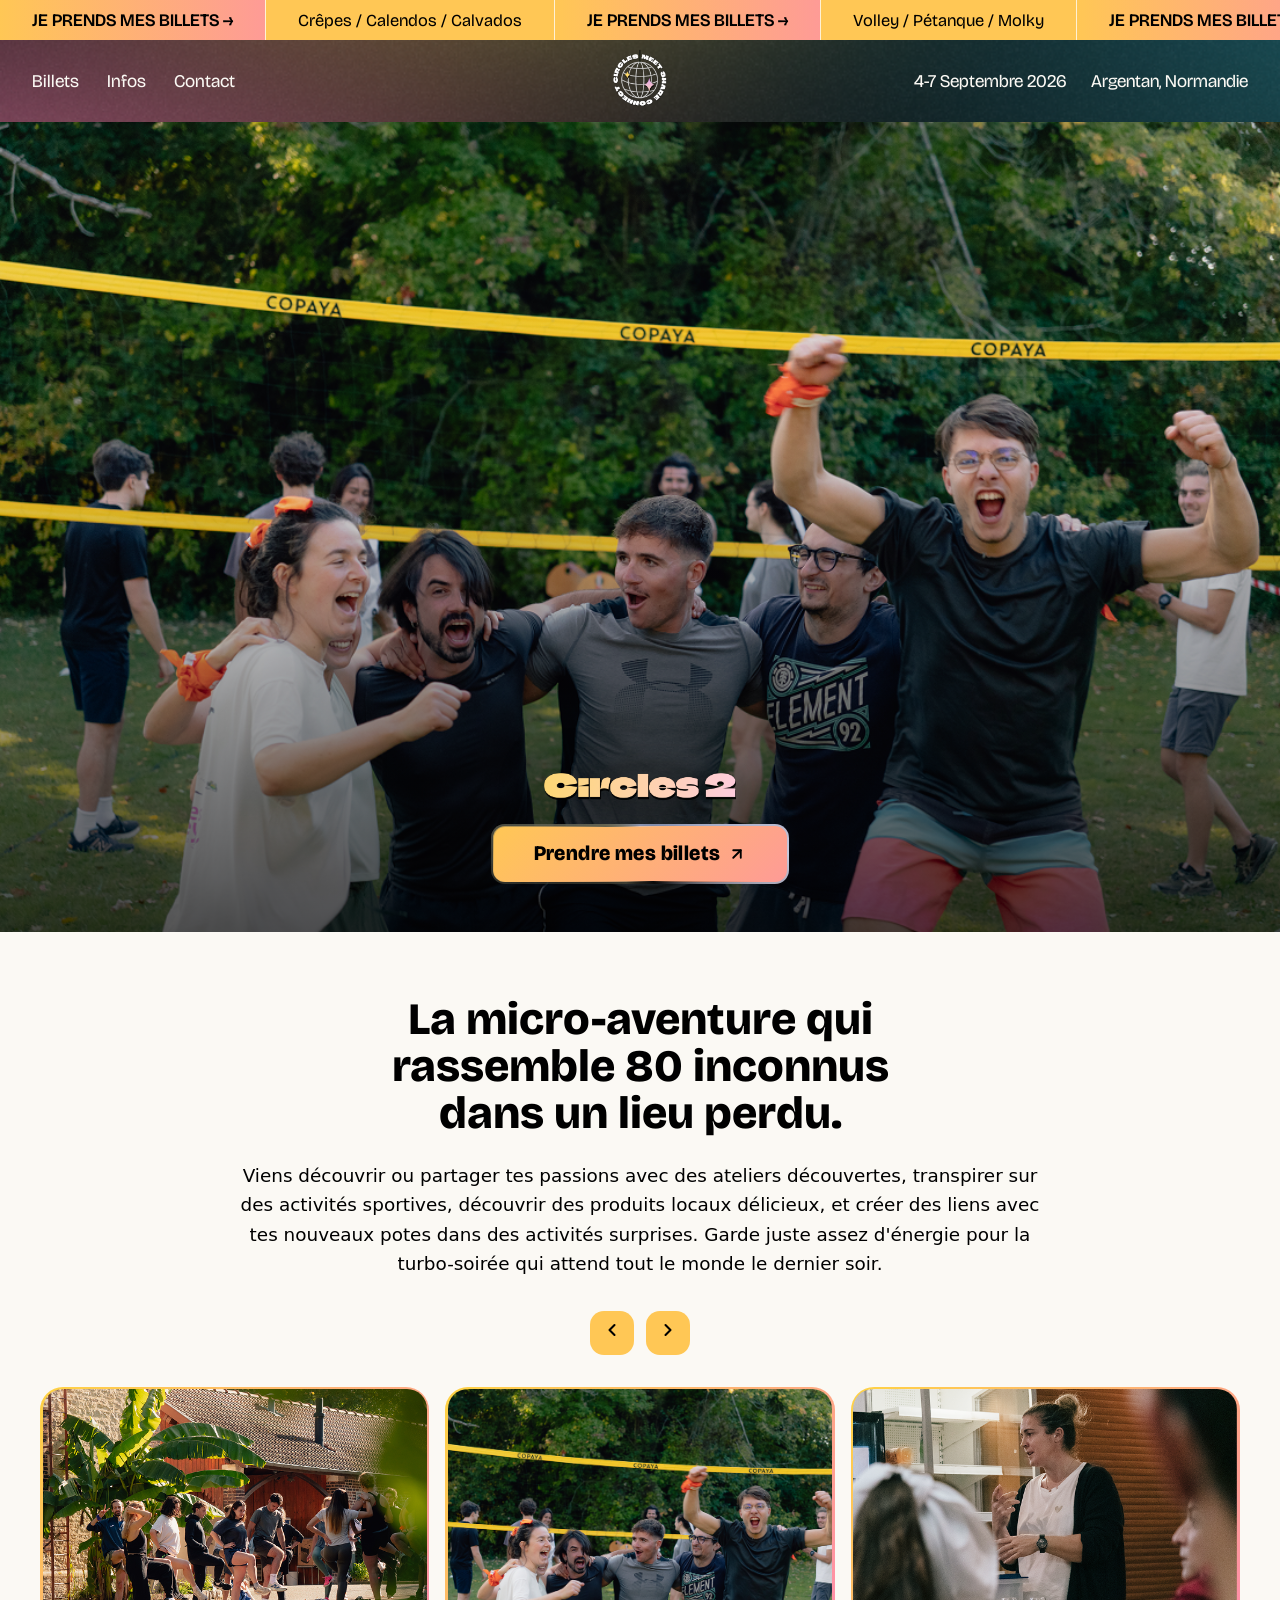
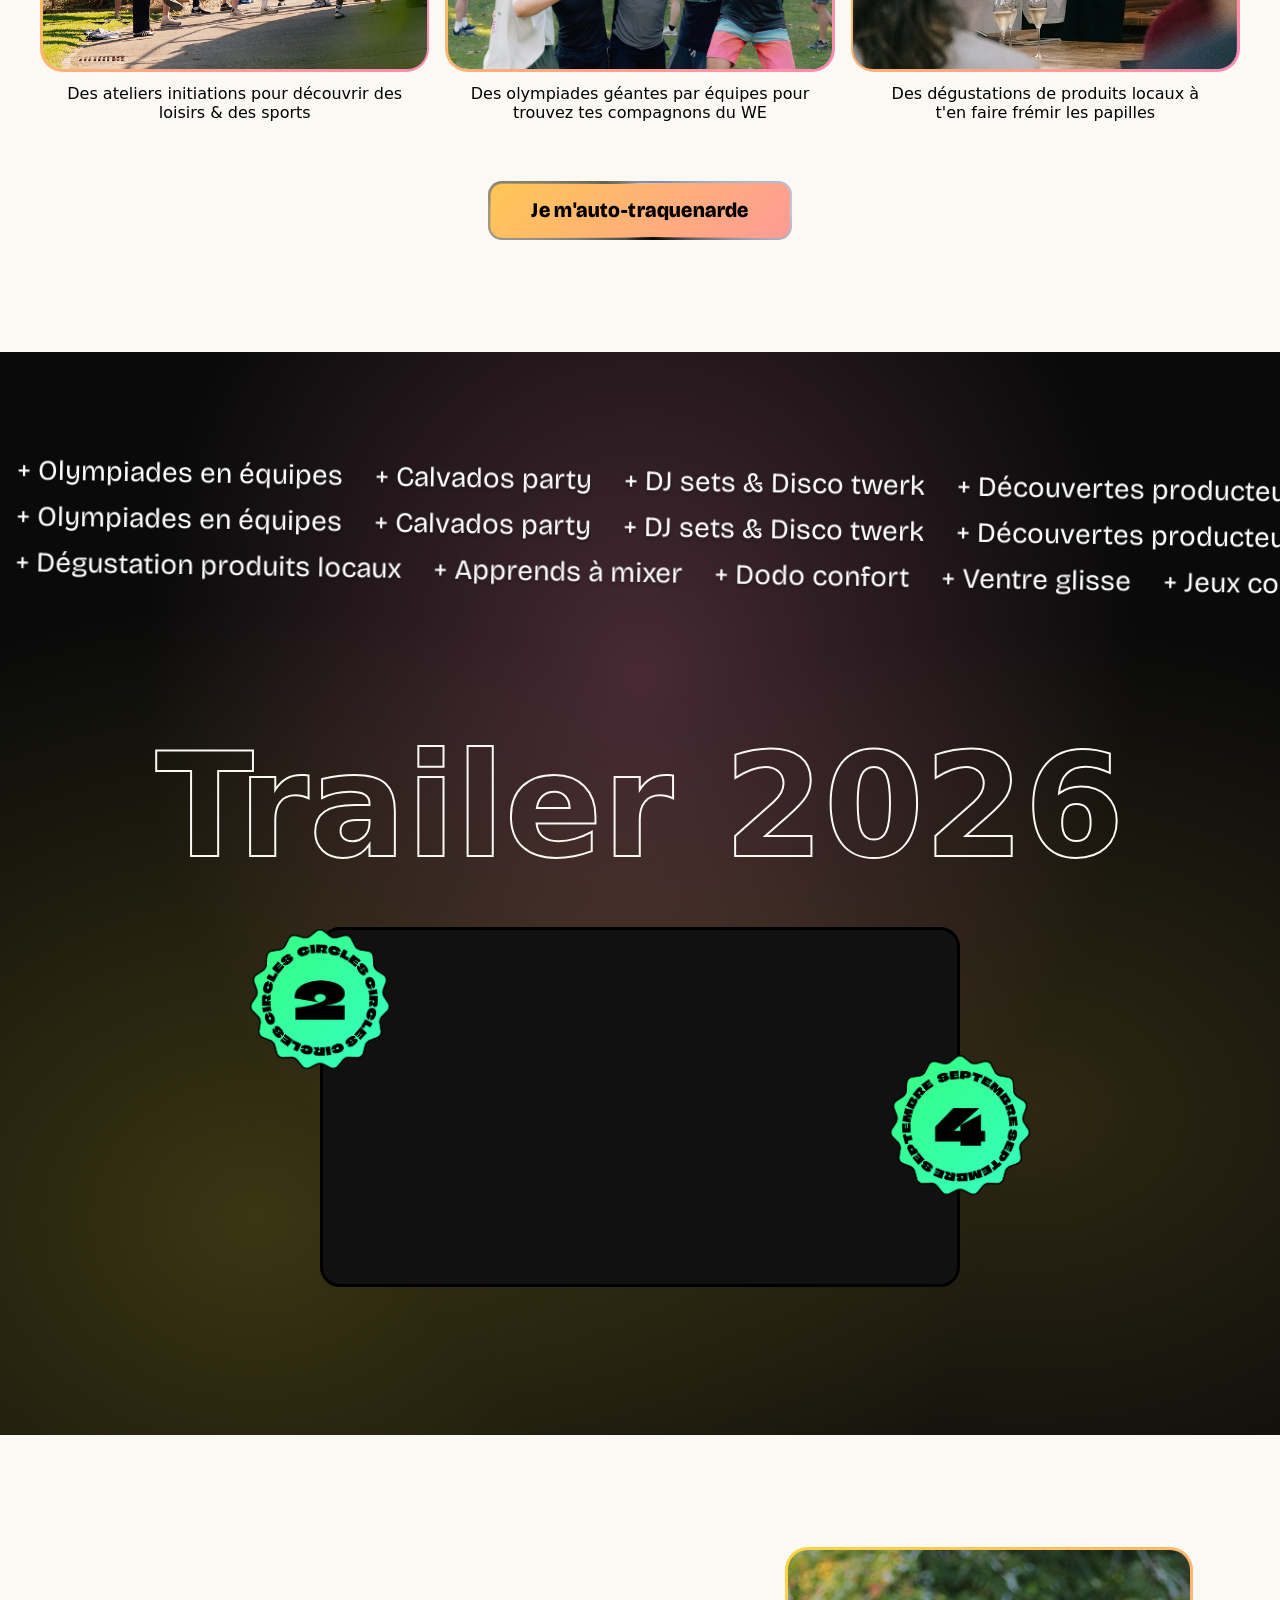
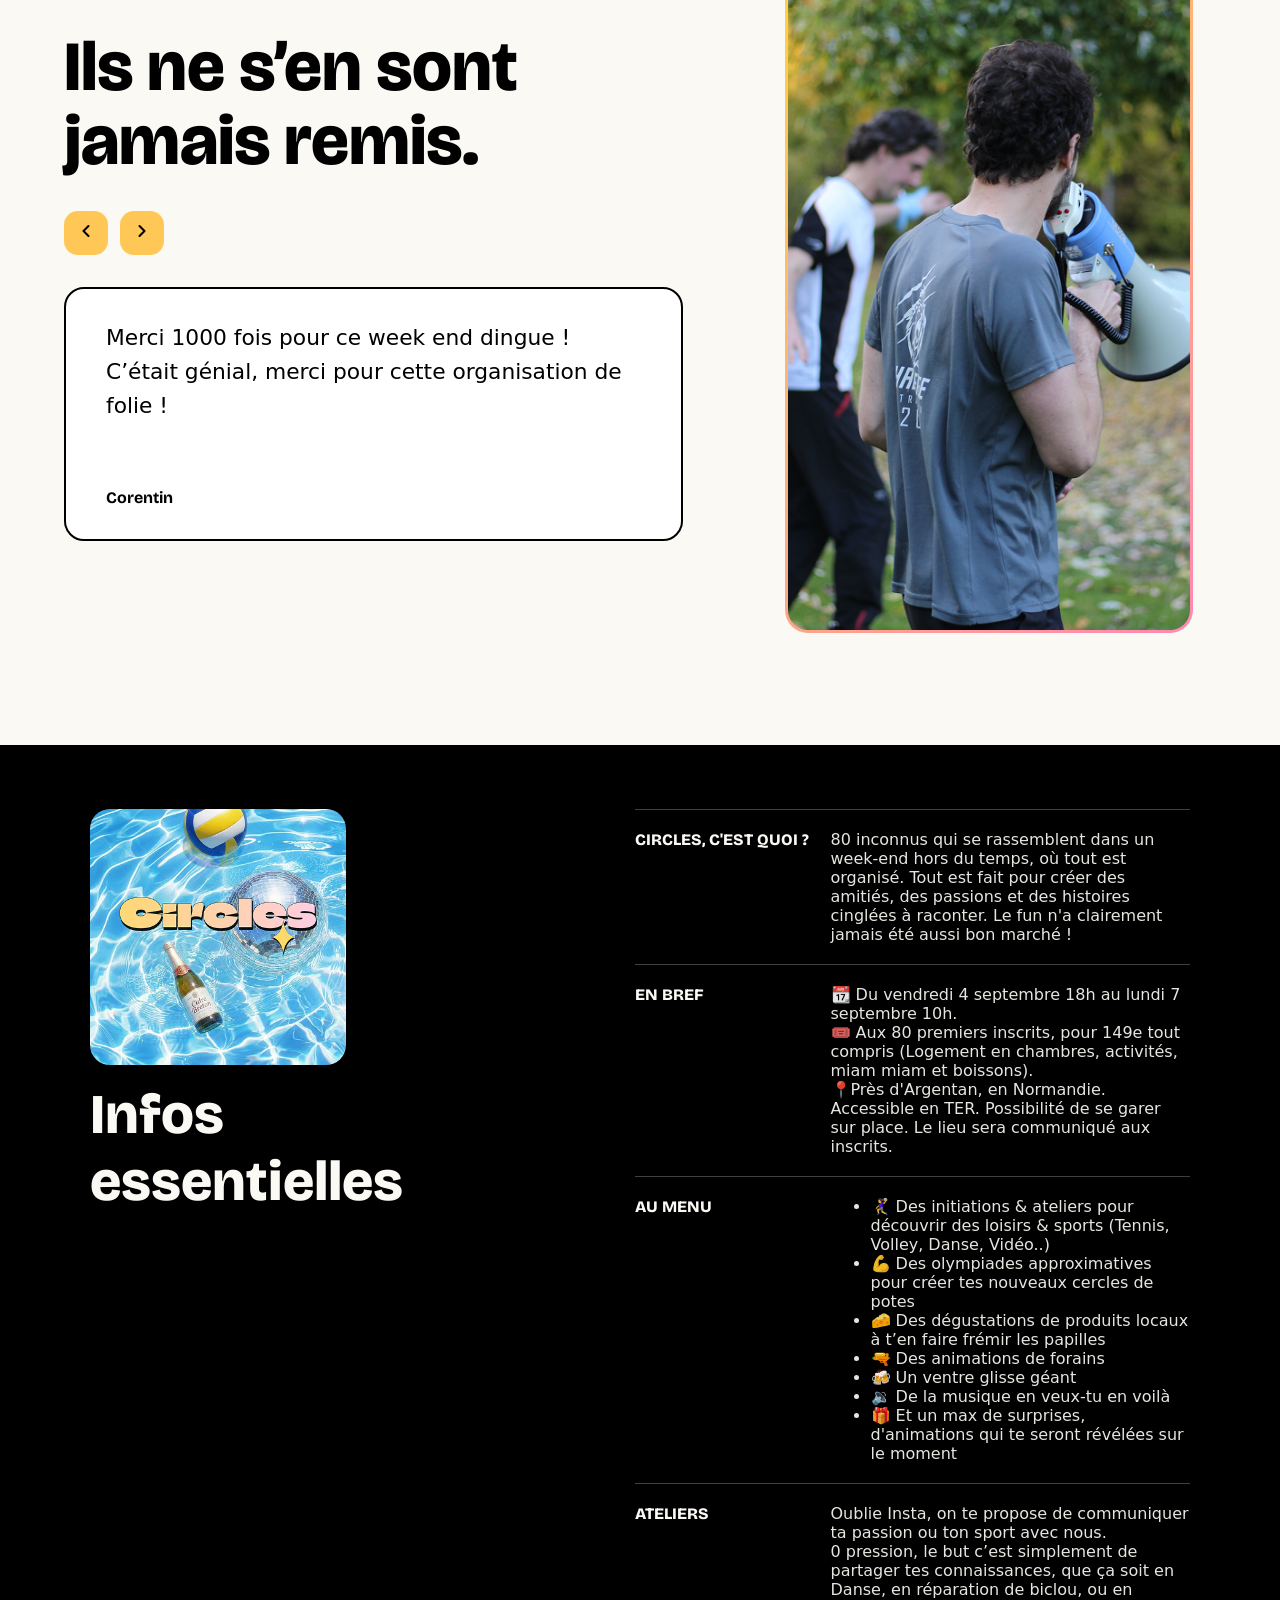
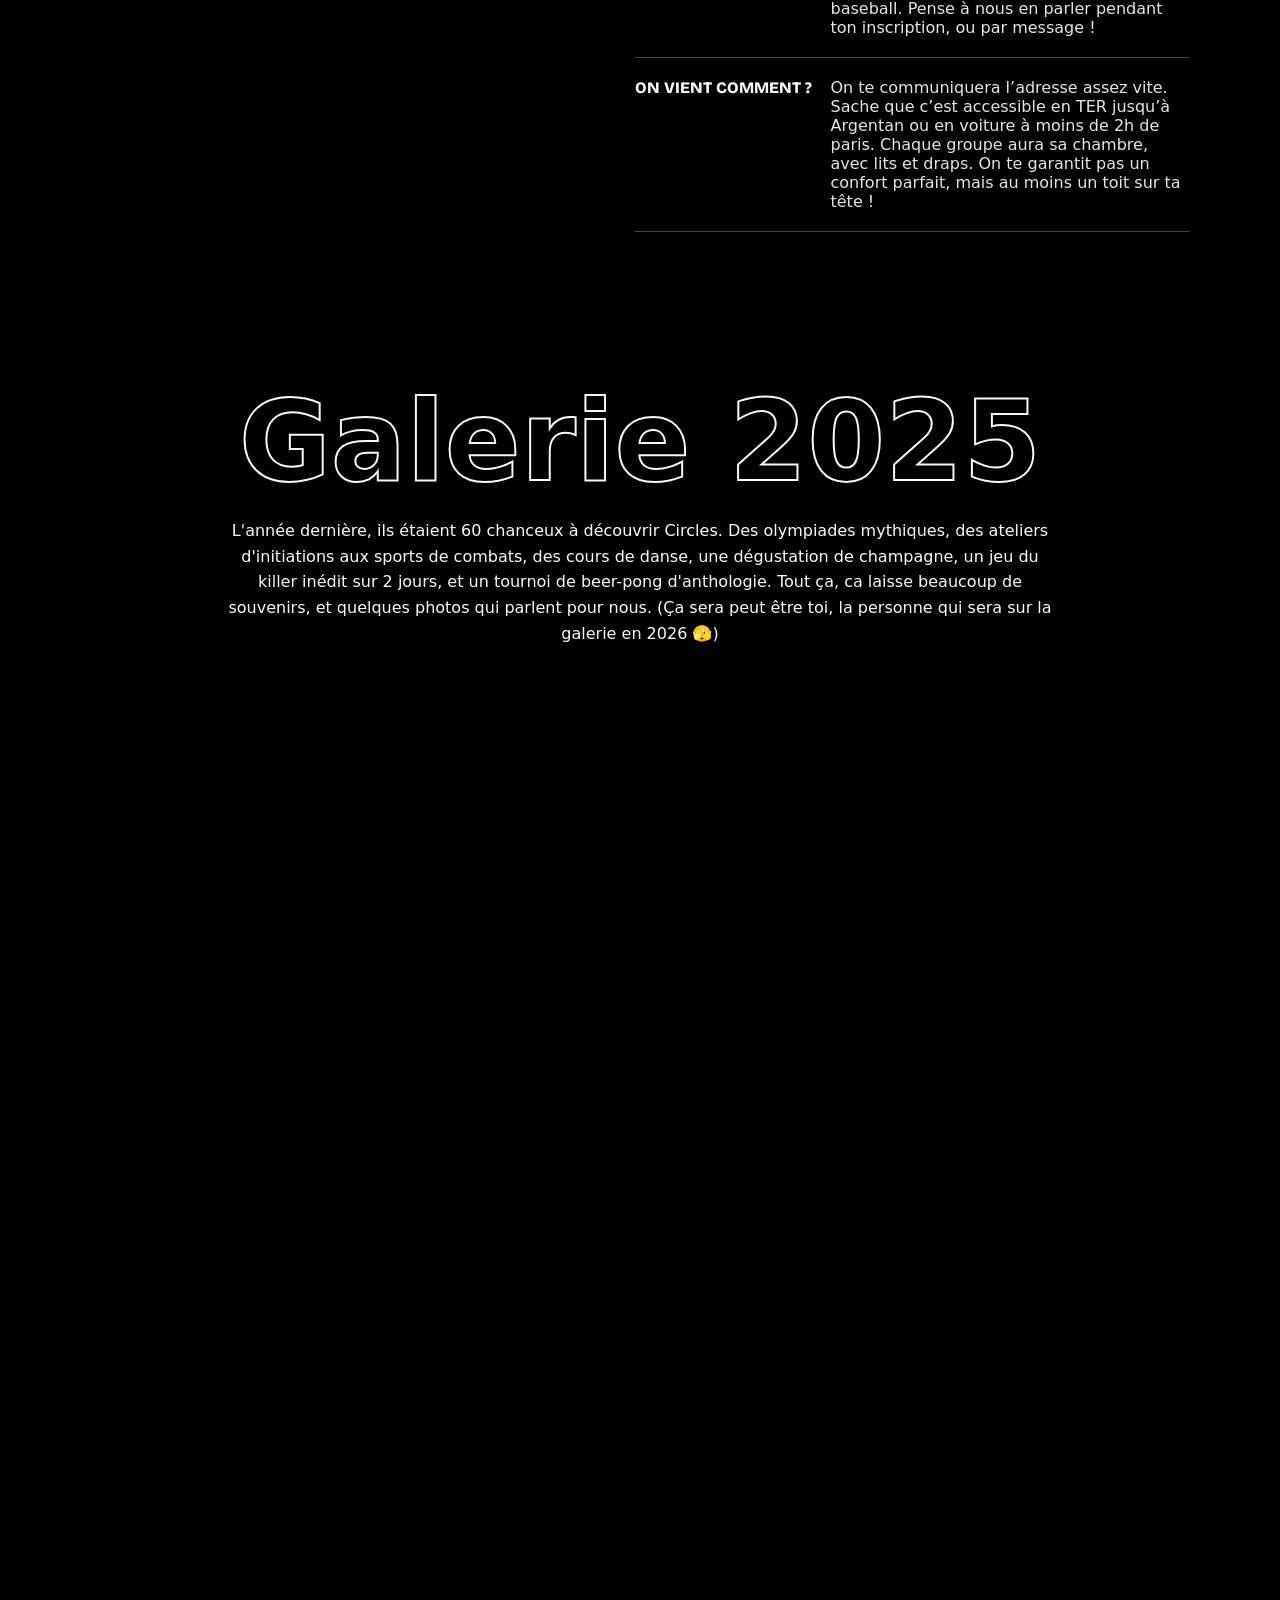
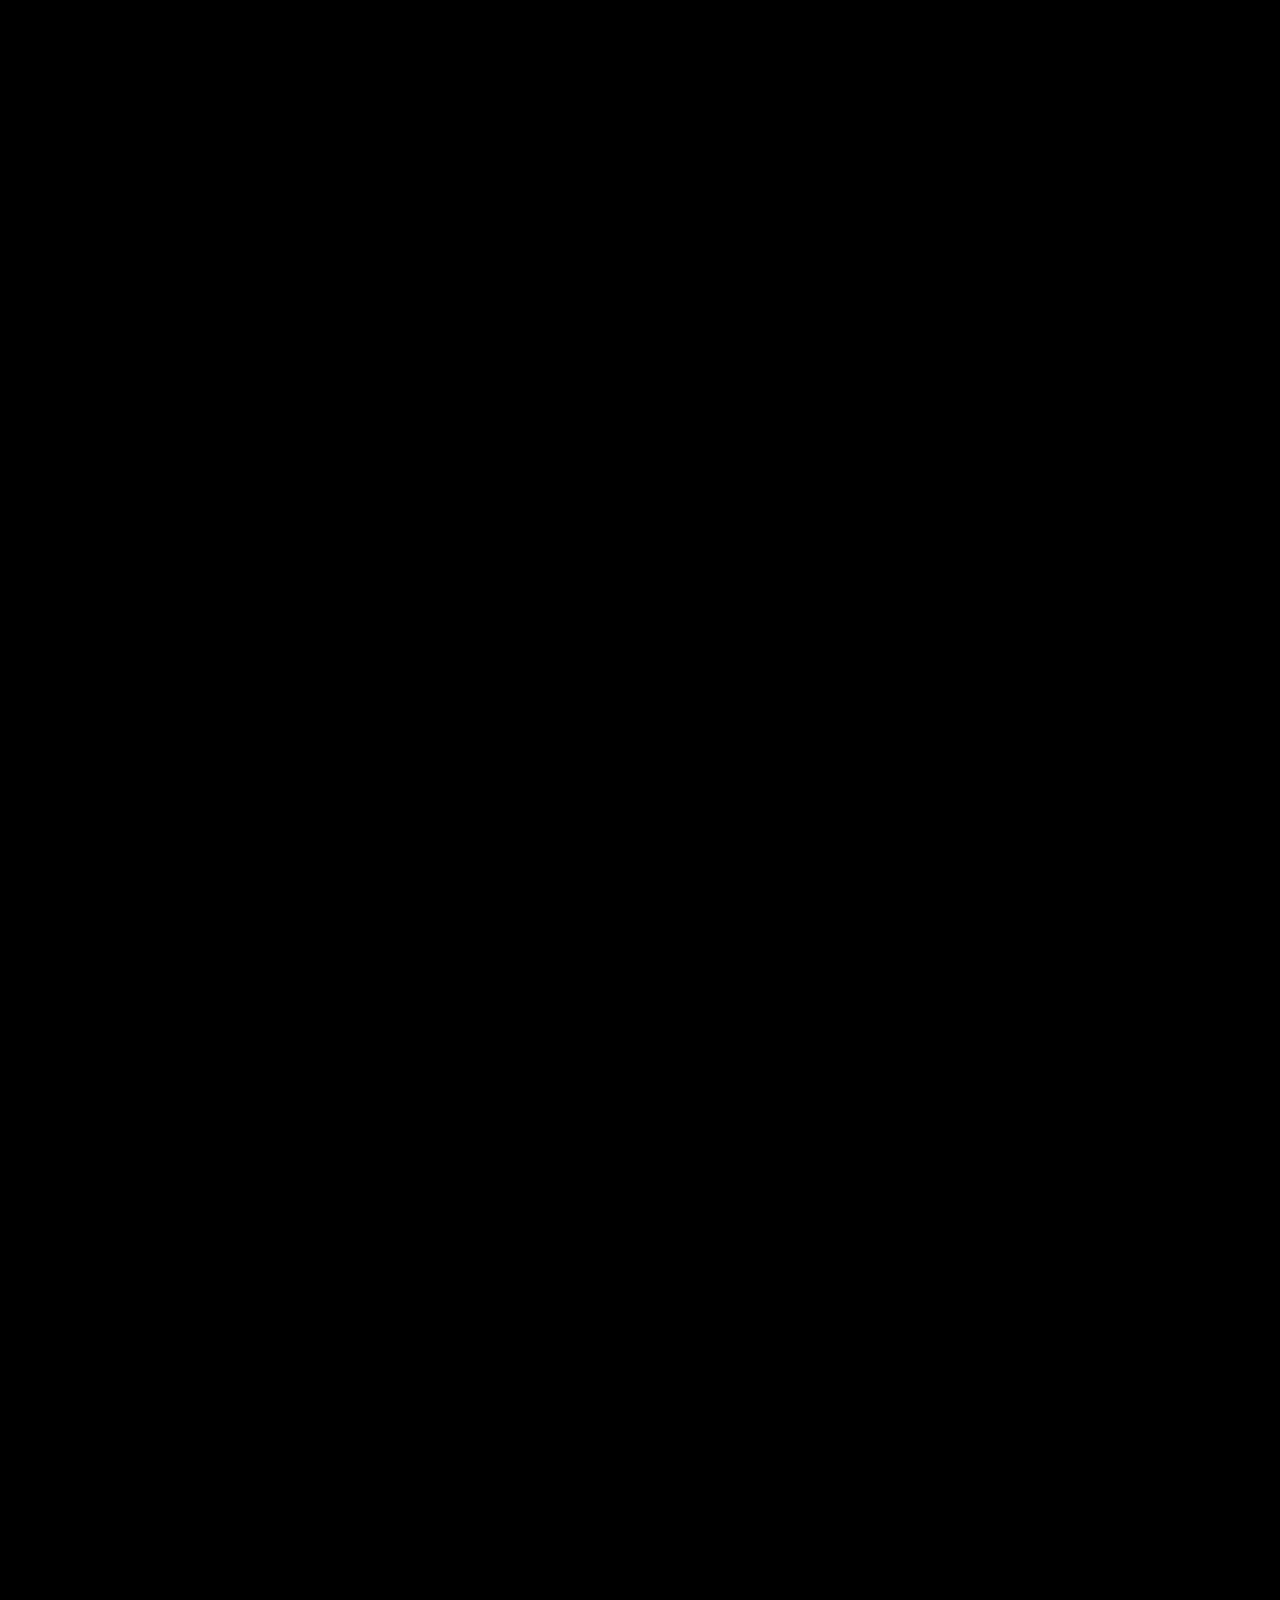
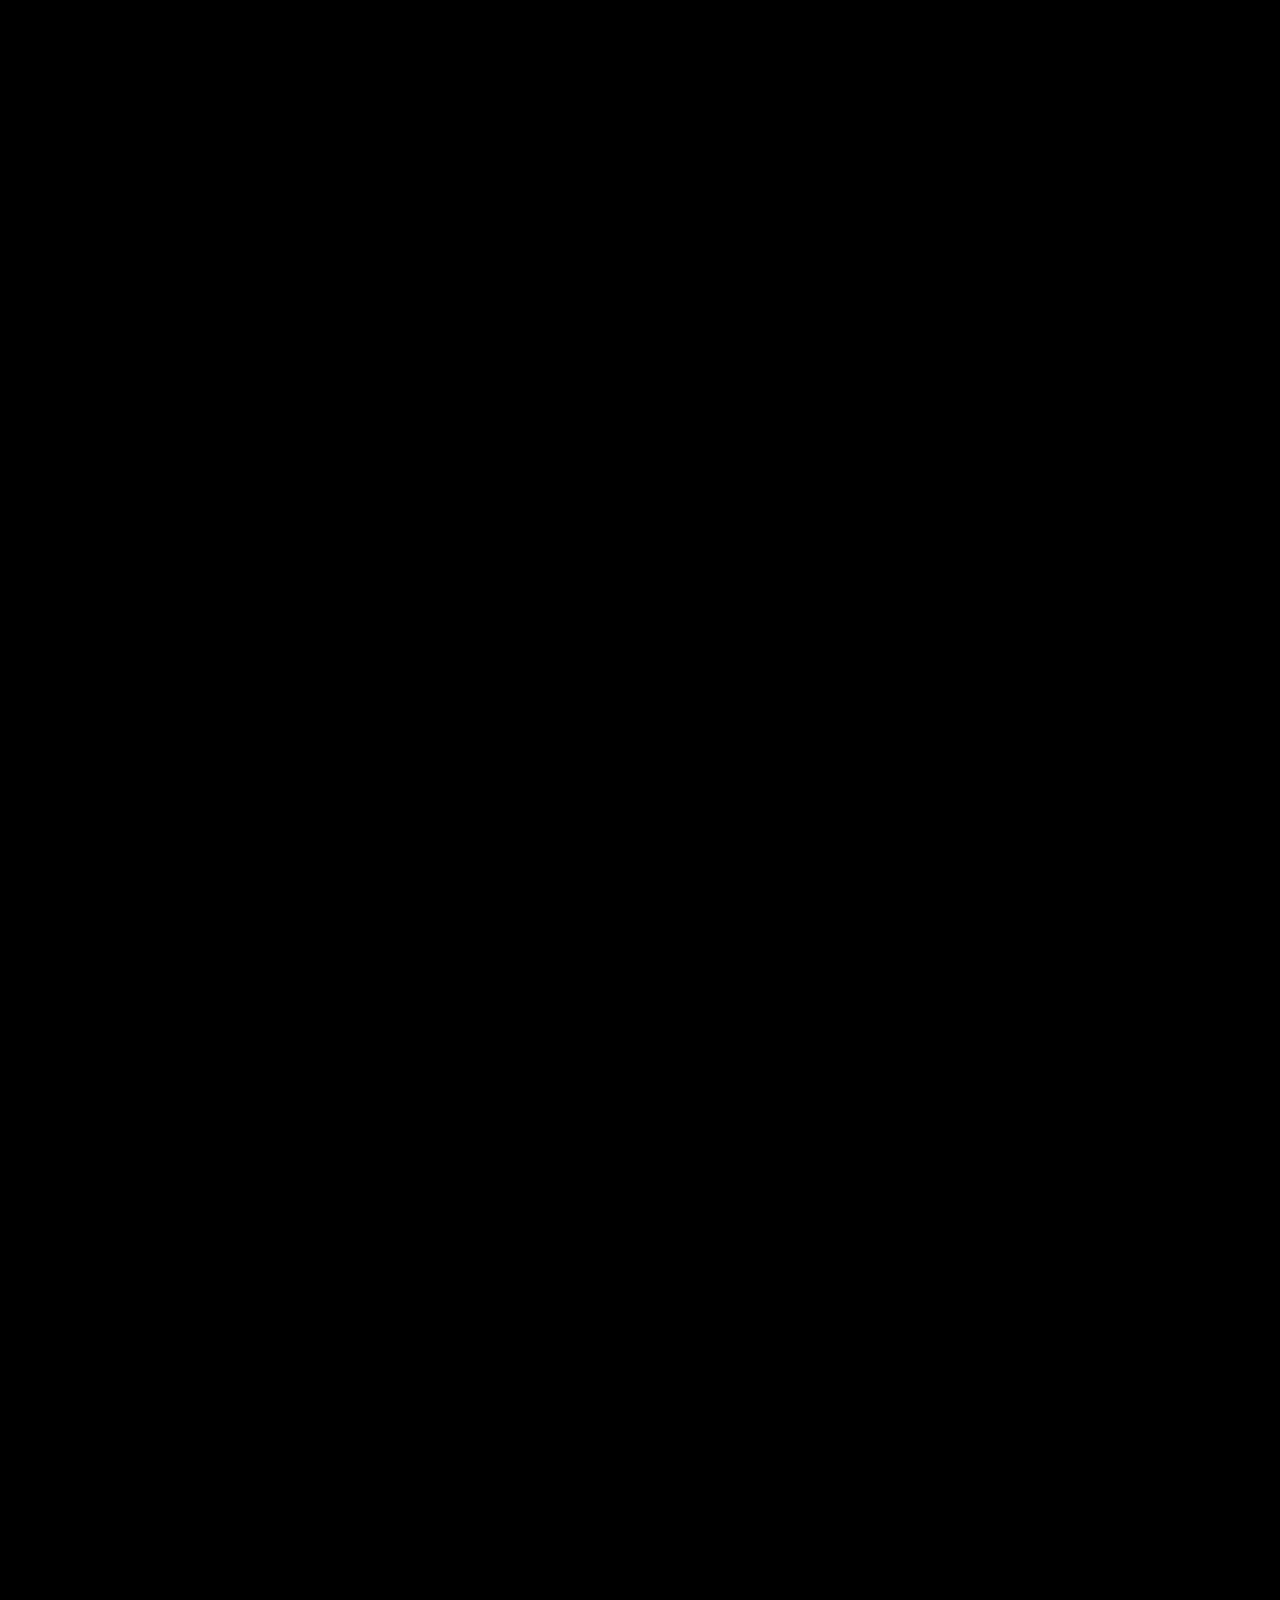
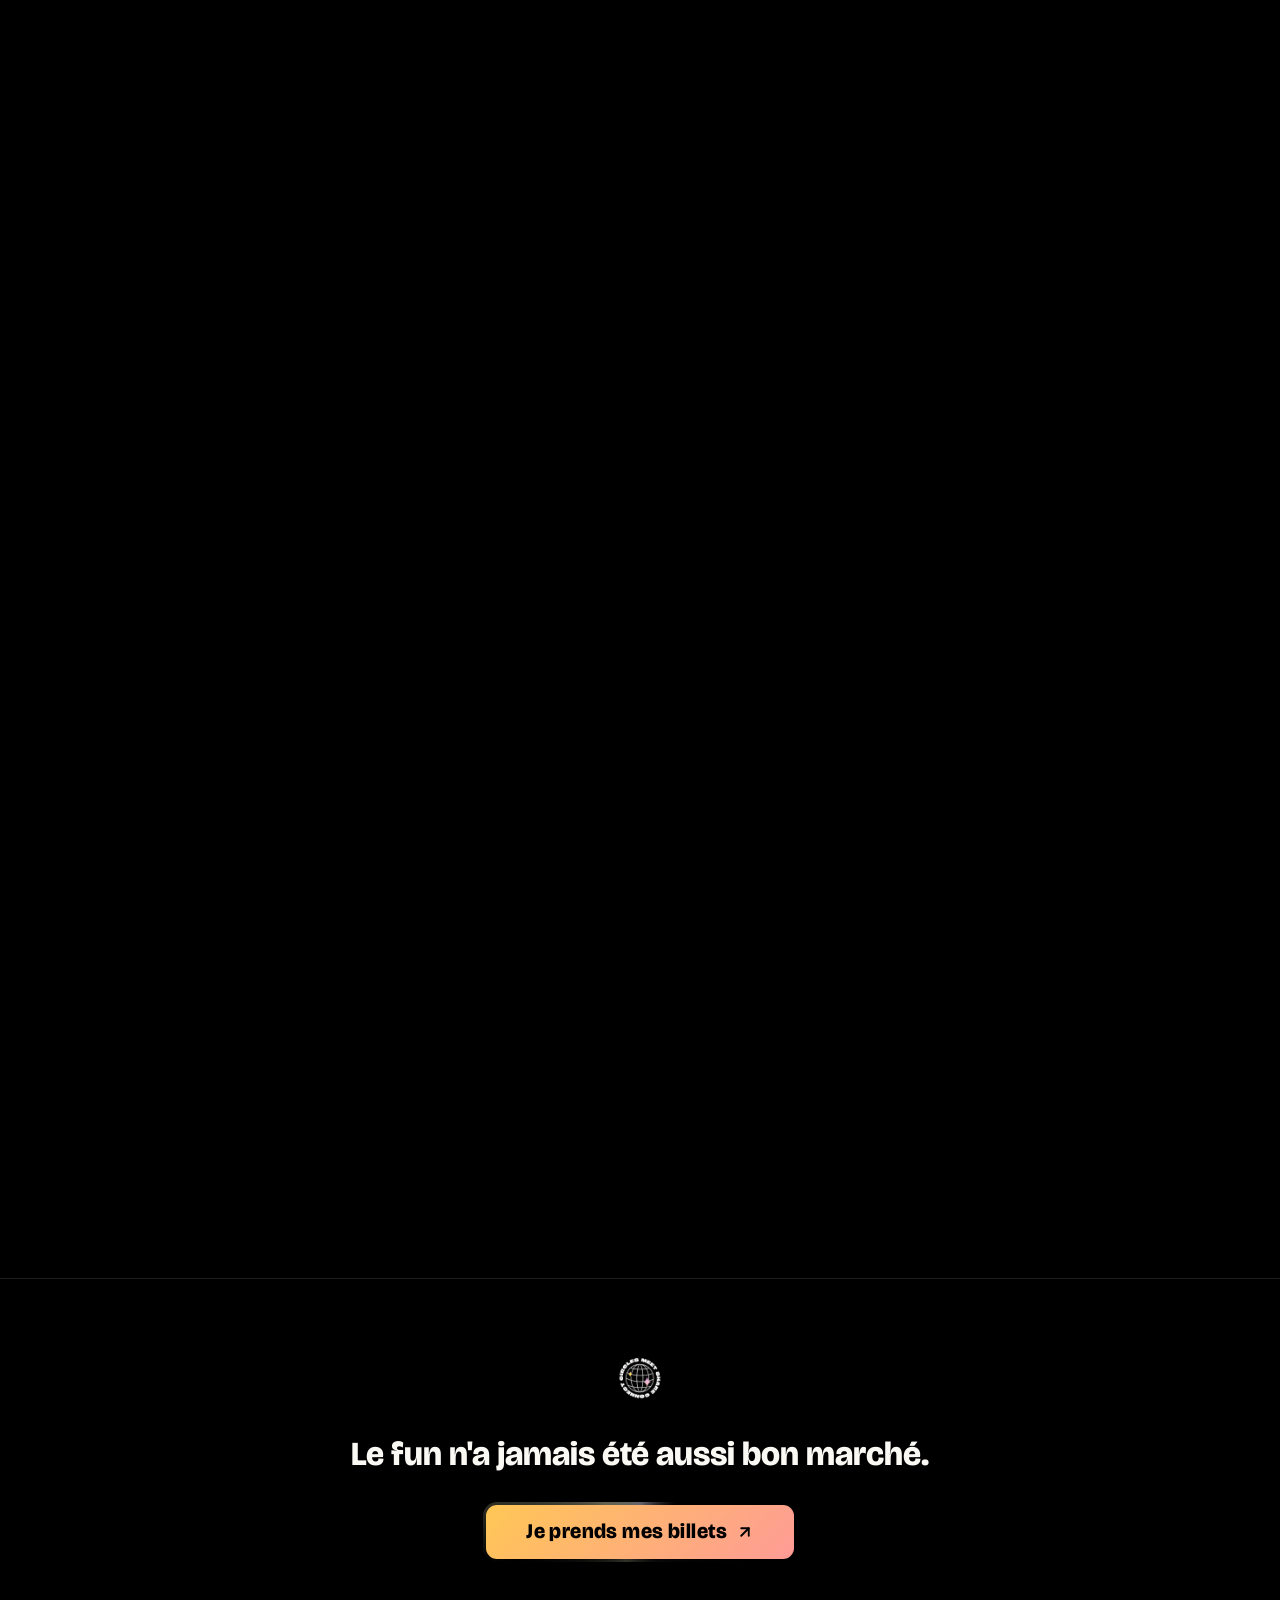
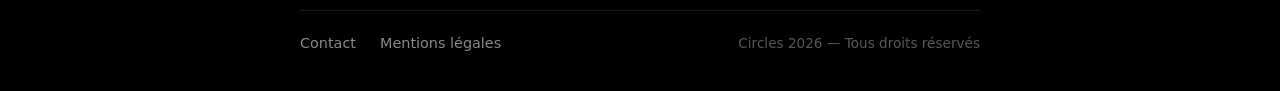
==== index.html @ f3aeab0c "first commit" ====
<!DOCTYPE html>
<html lang="fr">

<head>
  <meta charset="UTF-8" />
  <meta name="viewport" content="width=device-width, initial-scale=1.0" />
  <title>Circles 2</title>
  <!-- Typo : Bricolage (Google Fonts) ; Satoshi n’est pas sur GF → Fontshare -->
  <link rel="preconnect" href="https://fonts.googleapis.com" />
  <link rel="preconnect" href="https://fonts.gstatic.com" crossorigin />
  <link href="https://fonts.googleapis.com/css2?family=Bricolage+Grotesque:opsz,wght@12..96,200..800&display=swap"
    rel="stylesheet" />
  <link href="https://api.fontshare.com/v2/css?f[]=satoshi@400,500,700,900&display=swap" rel="stylesheet" />
  <link rel="stylesheet" href="style.css" />
</head>

<body>
  <!-- ========== Ticker + nav (bloc sticky commun) ========== -->
  <div class="masthead">
    <div class="top-ticker">
      <div class="top-ticker__track">
        <a href="https://luma.com/sjxv5ou8" class="top-ticker__segment top-ticker__segment--gradient">JE PRENDS MES
          BILLETS →</a>
        <div class="top-ticker__segment top-ticker__segment--yellow">Crêpes / Calendos / Calvados</div>
        <a href="https://luma.com/sjxv5ou8" class="top-ticker__segment top-ticker__segment--gradient">JE PRENDS MES
          BILLETS →</a>
        <div class="top-ticker__segment top-ticker__segment--yellow">Volley / Pétanque / Molky</div>
        <a href="https://luma.com/sjxv5ou8" class="top-ticker__segment top-ticker__segment--gradient">JE PRENDS MES
          BILLETS →</a>
        <div class="top-ticker__segment top-ticker__segment--yellow">Ateliers Sports / Olympiades</div>
        <a href="https://luma.com/sjxv5ou8" class="top-ticker__segment top-ticker__segment--gradient">JE PRENDS MES
          BILLETS →</a>
        <div class="top-ticker__segment top-ticker__segment--yellow">La normandie ça vous gagne</div>
        <a href="https://luma.com/sjxv5ou8" class="top-ticker__segment top-ticker__segment--gradient">JE PRENDS MES
          BILLETS →</a>
        <div class="top-ticker__segment top-ticker__segment--yellow">Places trèèèèès limitées</div>
        <!-- duplication pour boucle fluide -->
        <a href="https://luma.com/sjxv5ou8" class="top-ticker__segment top-ticker__segment--gradient">JE PRENDS MES
          BILLETS →</a>
        <div class="top-ticker__segment top-ticker__segment--yellow">Crêpes / Calendos / Calvados</div>
        <a href="https://luma.com/sjxv5ou8" class="top-ticker__segment top-ticker__segment--gradient">JE PRENDS MES
          BILLETS →</a>
        <div class="top-ticker__segment top-ticker__segment--yellow">Volley / Pétanque / Molky</div>
        <a href="https://luma.com/sjxv5ou8" class="top-ticker__segment top-ticker__segment--gradient">JE PRENDS MES
          BILLETS →</a>
        <div class="top-ticker__segment top-ticker__segment--yellow">Ateliers Sports / Olympiades</div>
        <a href="https://luma.com/sjxv5ou8" class="top-ticker__segment top-ticker__segment--gradient">JE PRENDS MES
          BILLETS →</a>
        <div class="top-ticker__segment top-ticker__segment--yellow">La normandie ça vous gagne</div>
        <a href="https://luma.com/sjxv5ou8" class="top-ticker__segment top-ticker__segment--gradient">JE PRENDS MES
          BILLETS →</a>
        <div class="top-ticker__segment top-ticker__segment--yellow">Places trèèèèès limitées</div>
      </div>
    </div>

    <!-- ========== Navigation sticky ========== -->
    <header class="site-header" id="top">
      <nav class="nav-bar" aria-label="Navigation principale">
        <div class="nav-bar__left">
          <a href="https://luma.com/sjxv5ou8" class="nav-bar__link">Billets</a>
          <a href="#infos" class="nav-bar__link">Infos</a>
          <a href="mailto:contact@circles-event.eu" class="nav-bar__link">Contact</a>
        </div>
        <a href="/" class="nav-bar__logo" aria-label="Circles — accueil">
          <img src="graphics/logo_small.png" class="nav-bar__logo-img" alt="Circles" />
        </a>
        <div class="nav-bar__meta">
          <span>4-7 Septembre 2026</span>
          <span>Argentan, Normandie</span>
        </div>
      </nav>
      <div class="nav-gradient-placeholder" aria-hidden="true"></div>
    </header>
  </div>

  <!-- ========== Hero ========== -->
  <section class="hero" aria-label="Accueil">
    <div class="hero__media">
      <video class="hero__video" autoplay muted loop playsinline poster="graphics/placeholder_hero.png"
        aria-label="Ambiance Circles">
        <source src="graphics/Background.mp4" type="video/mp4" />
      </video>
    </div>
    <div class="hero__dark-overlay" aria-hidden="true"></div>
    <div class="hero__overlay">
      <img src="graphics/Circles%202%20logo.png" class="hero__logo-img" alt="Circles 2" />
      <div class="hero__cta-wrap">
        <a href="#luma" class="btn btn--hero">
          Prendre mes billets
          <svg class="btn__arrow" width="18" height="18" viewBox="0 0 24 24" fill="none" stroke="currentColor"
            stroke-width="2.5" stroke-linecap="round" stroke-linejoin="round" aria-hidden="true">
            <line x1="7" y1="17" x2="17" y2="7" />
            <polyline points="7 7 17 7 17 17" />
          </svg>
        </a>
      </div>
    </div>
  </section>

  <!-- ========== Pitch + contrôles carrousel ========== -->
  <section class="section section--pitch" aria-labelledby="pitch-title">
    <div class="pitch__inner">
      <h2 id="pitch-title" class="pitch__title" data-reveal>
        La micro-aventure qui rassemble 80 inconnus dans un lieu perdu.
      </h2>
      <p class="pitch__text" data-reveal data-reveal-delay="130">
        Viens découvrir ou partager tes passions avec des ateliers découvertes, transpirer sur des activités sportives,
        découvrir des produits locaux délicieux, et créer des liens avec tes nouveaux potes dans des activités
        surprises. Garde juste assez d'énergie pour la turbo-soirée qui attend tout le monde le dernier soir.
      </p>
      <div class="carousel-nav carousel-nav--pitch" aria-label="Navigation carrousel activités" data-reveal data-reveal-delay="240">
        <button type="button" class="carousel-nav__btn" data-carousel-prev="activities" aria-label="Précédent"><svg
            width="20" height="20" viewBox="0 0 24 24" fill="none" stroke="currentColor" stroke-width="2.5"
            stroke-linecap="round" stroke-linejoin="round" aria-hidden="true">
            <polyline points="15 18 9 12 15 6" />
          </svg></button>
        <button type="button" class="carousel-nav__btn" data-carousel-next="activities" aria-label="Suivant"><svg
            width="20" height="20" viewBox="0 0 24 24" fill="none" stroke="currentColor" stroke-width="2.5"
            stroke-linecap="round" stroke-linejoin="round" aria-hidden="true">
            <polyline points="9 18 15 12 9 6" />
          </svg></button>
      </div>

    </div>
  </section>

  <!-- ========== Carrousel activités ========== -->
  <section class="section section--carousel-activities" aria-label="Activités">
    <div class="activities-carousel" data-carousel="activities" data-reveal>
      <div class="activities-carousel__track">
        <article class="activity-card">
          <div class="activity-card__img-wrap">
            <img class="activity-card__img" src="graphics/carousel_atelier.png" width="400" height="280"
              alt="Ateliers initiations" />
          </div>
          <p class="activity-card__caption">Des ateliers initiations pour découvrir des loisirs &amp; des sports</p>
        </article>
        <article class="activity-card">
          <div class="activity-card__img-wrap">
            <img class="activity-card__img" src="graphics/carousel_olympiades.png" width="400" height="280"
              alt="Olympiades" />
          </div>
          <p class="activity-card__caption">Des olympiades géantes par équipes pour trouvez tes compagnons du WE</p>
        </article>
        <article class="activity-card">
          <div class="activity-card__img-wrap">
            <img class="activity-card__img" src="graphics/carousel_produits.png" width="400" height="280"
              alt="Dégustations locales" />
          </div>
          <p class="activity-card__caption">Des dégustations de produits locaux à t'en faire frémir les papilles</p>
        </article>
        <article class="activity-card">
          <div class="activity-card__img-wrap">
            <img class="activity-card__img" src="graphics/carousel_soirees.png" width="400" height="280"
              alt="Soirée DJ" />
          </div>
          <p class="activity-card__caption">Une turbo soirée avec DJ improvisés (Ça peut être toi)</p>
        </article>
        <article class="activity-card">
          <div class="activity-card__img-wrap">
            <img class="activity-card__img" src="graphics/carousel_ventriglisse.png" width="400" height="280"
              alt="Ventriglisse" />
          </div>
          <p class="activity-card__caption">Des animations de forains et un ventriglisse géant</p>
        </article>
        <article class="activity-card">
          <div class="activity-card__img-wrap">
            <img class="activity-card__img" src="graphics/carousel_surprises.png" width="400" height="280"
              alt="Surprises" />
          </div>
          <p class="activity-card__caption">Un maaax de cadeau et de surprises, tout au long du WE</p>
        </article>
        <article class="activity-card">
          <div class="activity-card__img-wrap">
            <img class="activity-card__img" src="graphics/carousel_crepes.png" width="400" height="280"
              alt="Beer Pong & crêpes" />
          </div>
          <p class="activity-card__caption">Tournoi de Beer Pong géant, open bar crêpes, tournoi de fléchettes et bien
            d'autres</p>
        </article>
      </div>
    </div>
    <a href="https://luma.com/sjxv5ou8" class="btn btn--hero pitch__cta">
      Je m'auto-traquenarde
    </a>
  </section>

  <!-- ========== Trailer (logique scroll expand identique à old/revealed-view) ========== -->
  <section class="section section--trailer" aria-labelledby="trailer-title">
    <div class="trailer__bg" aria-hidden="true"></div>
    <div class="triple-marquee-wrap" id="triple-marquee-root" aria-hidden="true"></div>
    <h2 id="trailer-title" class="trailer__heading" data-reveal>Trailer 2026</h2>
    <div class="trailer__frame-wrap" data-reveal data-reveal-delay="180">
      <div class="trailer__frame" data-trailer-expand>
        <img class="trailer__pin trailer__pin--left" src="graphics/Circles%202.png" alt="" aria-hidden="true" />
        <img class="trailer__pin trailer__pin--right" src="graphics/4%20septembre.png" alt="" aria-hidden="true" />
        <div class="trailer__youtube">
          <iframe src="https://www.youtube.com/embed/YhuvxFd9HLM?si=eXMXLRztWRfSSRhN" title="Trailer Circles"
            frameborder="0"
            allow="accelerometer; autoplay; clipboard-write; encrypted-media; gyroscope; picture-in-picture; web-share"
            referrerpolicy="strict-origin-when-cross-origin" allowfullscreen></iframe>
        </div>
      </div>
    </div>
    <div class="spacing-100"></div>
  </section>

  <!-- ========== Témoignages ========== -->
  <section class="section section--testimonials" aria-labelledby="testimonials-title">
    <div class="testimonials__grid">
      <div class="testimonials__col testimonials__col--content">
        <h2 id="testimonials-title" class="testimonials__title" data-reveal>Ils ne s’en sont jamais remis.</h2>
        <div class="carousel-nav carousel-nav--testimonials" aria-label="Navigation témoignages" data-reveal data-reveal-delay="120">
          <button type="button" class="carousel-nav__btn" data-carousel-prev="testimonials" aria-label="Précédent"><svg
              width="20" height="20" viewBox="0 0 24 24" fill="none" stroke="currentColor" stroke-width="2.5"
              stroke-linecap="round" stroke-linejoin="round" aria-hidden="true">
              <polyline points="15 18 9 12 15 6" />
            </svg></button>
          <button type="button" class="carousel-nav__btn" data-carousel-next="testimonials" aria-label="Suivant"><svg
              width="20" height="20" viewBox="0 0 24 24" fill="none" stroke="currentColor" stroke-width="2.5"
              stroke-linecap="round" stroke-linejoin="round" aria-hidden="true">
              <polyline points="9 18 15 12 9 6" />
            </svg></button>
        </div>
        <div class="testimonials-carousel" data-carousel="testimonials" data-reveal data-reveal-delay="200">
          <div class="testimonials-carousel__track">
            <blockquote class="testimonial-card">
              <p class="testimonial-card__quote">Merci 1000 fois pour ce week end dingue ! C’était génial, merci pour
                cette organisation de folie !</p>
              <footer class="testimonial-card__author">Corentin</footer>
            </blockquote>
            <blockquote class="testimonial-card">
              <p class="testimonial-card__quote">Les repas étaient trops bons, les activités au top ! Merci mille fois
                !!! C'était trop bien ❤️</p>
              <footer class="testimonial-card__author">Apolline</footer>
            </blockquote>
            <blockquote class="testimonial-card">
              <p class="testimonial-card__quote">Merci 1000 fois pour ce week end dingue ! C’était génial, merci pour
                cette organisation de folie ! +1 pour la dégustation de produit local, l’intervenant était génial !</p>
              <footer class="testimonial-card__author">Andrea</footer>
            </blockquote>
          </div>
        </div>
      </div>
      <div class="testimonials__col testimonials__col--visual">
        <div class="testimonials__photo-wrap" data-reveal data-reveal-delay="150">
          <img class="testimonials__photo" src="graphics/carousel_surprises.png" width="520" height="680" alt="" />
        </div>
      </div>
    </div>
  </section>

  <!-- ========== Infos (#infos) ========== -->
  <section class="section section--infos" id="infos" aria-labelledby="infos-title">
    <div class="infos__layout">
      <div class="infos__intro">
        <div class="infos__brand-wrap" aria-hidden="true" data-reveal>
          <img class="infos__brand__photo" src="graphics/circles_swimming.png" alt="" />
        </div>
        <h2 id="infos-title" class="infos__title" data-reveal data-reveal-delay="100">Infos <br /> essentielles</h2>
      </div>
      <dl class="infos__accordion">
        <div class="infos__row" data-reveal>
          <dt class="infos__q">CIRCLES, C'EST QUOI ?</dt>
          <dd class="infos__a">80 inconnus qui se rassemblent dans un week-end hors du temps, où tout est organisé. Tout
            est fait pour créer des amitiés, des passions et des histoires cinglées à raconter. Le fun n'a clairement
            jamais été aussi bon marché !</dd>
        </div>
        <div class="infos__row" data-reveal data-reveal-delay="80">
          <dt class="infos__q">EN BREF</dt>
          <dd class="infos__a">​📆 Du vendredi 4 septembre 18h au lundi 7 septembre 10h. <br> 🎟️ Aux 80 premiers
            inscrits, pour 149e tout compris (Logement en chambres, activités, miam miam et boissons).<br> 📍Près
            d'Argentan, en Normandie. Accessible en TER. Possibilité de se garer sur place. Le lieu sera communiqué aux
            inscrits.</dd>
        </div>
        <div class="infos__row" data-reveal data-reveal-delay="160">
          <dt class="infos__q">AU MENU</dt>
          <ul class="infos__a">

            <li>🤾‍♀️ Des initiations & ateliers pour découvrir des loisirs & sports (Tennis, Volley, Danse, Vidéo..)
            </li>
            <li>💪 Des olympiades approximatives pour créer tes nouveaux cercles de potes</li>
            <li>🧀 Des dégustations de produits locaux à t’en faire frémir les papilles</li>
            <li>🔫 Des animations de forains</li>
            <li>🍻 Un ventre glisse géant</li>
            <li>🔉 De la musique en veux-tu en voilà</li>
            <li>🎁 Et un max de surprises, d'animations qui te seront révélées sur le moment</li>
          </ul>
        </div>
        <div class="infos__row" data-reveal data-reveal-delay="240">
          <dt class="infos__q">ATELIERS</dt>
          <dd class="infos__a">​Oublie Insta, on te propose de communiquer ta passion ou ton sport avec nous. <br>0
            pression, le but c’est simplement de partager tes connaissances, que ça soit en Danse, en réparation de
            biclou, ou en baseball. Pense à nous en parler pendant ton inscription, ou par message !</dd>
        </div>
        <div class="infos__row" data-reveal data-reveal-delay="320">
          <dt class="infos__q">ON VIENT COMMENT ?</dt>
          <dd class="infos__a">​On te communiquera l’adresse assez vite. Sache que c’est accessible en TER jusqu’à
            Argentan ou en voiture à moins de 2h de paris. Chaque groupe aura sa chambre, avec lits et draps. On te
            garantit pas un confort parfait, mais au moins un toit sur ta tête !</dd>
        </div>
      </dl>
    </div>
  </section>

  <!-- ========== Galerie (titre + mécanisme scroll type stacking-gallery) ========== -->
  <section class="section section--gallery-head" aria-labelledby="gallery-title">
    <h2 id="gallery-title" class="gallery__heading" data-reveal>Galerie 2025</h2>
    <p class="gallery__sub" data-reveal data-reveal-delay="120">L'année dernière, ils étaient 60 chanceux à découvrir Circles. Des olympiades mythiques, des
      ateliers d'initiations aux sports de combats, des cours de danse, une dégustation de champagne, un jeu du killer
      inédit sur 2 jours, et un tournoi de beer-pong d'anthologie. Tout ça, ca laisse beaucoup de souvenirs, et quelques
      photos qui parlent pour nous. (Ça sera peut être toi, la personne qui sera sur la galerie en 2026 🫣)</p>
  </section>
  <div id="stacking-gallery-spacer" class="stacking-gallery-spacer">
    <div class="stacking-gallery-sticky">
      <div class="stacking-gallery-overlay" data-gallery-overlay></div>
      <div class="stacking-gallery-cards" data-gallery-cards></div>
    </div>
  </div>

  <footer class="site-footer">
    <div class="site-footer__inner" data-reveal>
      <img src="graphics/logo_small.png" class="site-footer__logo" alt="Circles" />
      <p class="site-footer__tagline">Le fun n'a jamais été aussi bon marché.</p>
      <a href="https://luma.com/sjxv5ou8" class="btn btn--hero">
        Je prends mes billets
        <svg class="btn__arrow" width="18" height="18" viewBox="0 0 24 24" fill="none" stroke="currentColor"
          stroke-width="2.5" stroke-linecap="round" stroke-linejoin="round" aria-hidden="true">
          <line x1="7" y1="17" x2="17" y2="7" />
          <polyline points="7 7 17 7 17 17" />
        </svg>
      </a>
    </div>
    <div class="site-footer__bar">
      <div class="site-footer__links">
        <a href="mailto:contact@circles-event.eu" class="site-footer__link">Contact</a>
        <a href="/mentions-legales" class="site-footer__link">Mentions légales</a>
      </div>
      <p class="site-footer__legal">Circles 2026 — Tous droits réservés</p>
    </div>
  </footer>

  <script src="script.js" defer></script>
</body>

</html>
---- style.css ----
@property --gradient_rotate {
  syntax: "<angle>";
  initial-value: 0deg;
  inherits: false;
}

/* =============================================================================
   Circles 2 — variables, reset léger, typo
   ============================================================================= */
:root {
  --yellow: #ffc755;
  --pink: #fe9b96;
  --green: #36fe97;
  --off-white: #fbf9f4;
  --white: #ffffff;
  --black: #000000;
  --radius: 20px;
  --font-display: "Bricolage Grotesque", system-ui, sans-serif;
  --font-body: "Satoshi", system-ui, sans-serif;
}

*,
*::before,
*::after {
  box-sizing: border-box;
}

html {
  scroll-behavior: smooth;
}

body {
  margin: 0;
  font-family: var(--font-body);
  font-weight: 500;
  background: var(--black);
  color: var(--off-white);
  overflow-x: hidden;
}

img,
video {
  max-width: 100%;
  display: block;
}

a {
  color: inherit;
  text-decoration: none;
}

/* =============================================================================
   Ticker haut (segments colorés, boucle continue)
   ============================================================================= */
.masthead {
  position: sticky;
  top: 0;
  z-index: 50;
}

.top-ticker {
  overflow: hidden;
  background: var(--yellow);
}

.top-ticker__track {
  display: flex;
  width: max-content;
  animation: top-ticker-scroll 45s linear infinite;
}

@keyframes top-ticker-scroll {
  0% {
    transform: translateX(0);
  }

  100% {
    transform: translateX(-50%);
  }
}

.top-ticker__segment {
  flex-shrink: 0;
  display: flex;
  align-items: center;
  padding: 0.6rem 2rem;
  font-family: var(--font-display);
  font-optical-sizing: none;
  color: var(--black);
  white-space: nowrap;
  text-decoration: none;
  border-right: 1px solid rgba(255, 255, 255, 0.75);
}

/* "JE PRENDS MES BILLETS →" — gradient, poids 600, opsz 76, majuscules */
.top-ticker__segment--gradient {
  background: linear-gradient(90deg, var(--yellow) 0%, var(--pink) 100%);
  font-weight: 600;
  font-variation-settings: 'opsz' 76;
  font-size: clamp(0.85rem, 1.6vw, 1.1rem);
  text-transform: uppercase;
  cursor: pointer;
  transition: all 0.5s ease;
}

.top-ticker__segment--gradient:hover {
  background: var(--pink);
  transition: all 0.5s ease;
}

/* Autres segments — jaune uni, poids 400, opsz 50, minuscules */
.top-ticker__segment--yellow {
  background: var(--yellow);
  font-weight: 400;
  font-variation-settings: 'opsz' 50;
  font-size: clamp(0.85rem, 1.6vw, 1.05rem);
  text-transform: none;
}

/* =============================================================================
   Header / nav
   ============================================================================= */
.site-header {
  background: url('graphics/gradient_small.png') center / cover no-repeat;
}

.nav-bar {
  display: grid;
  grid-template-columns: 1fr auto 1fr;
  align-items: center;
  gap: 1rem;
  padding: 0.3rem 2rem;
  max-width: 1400px;
  margin: 0 auto;
}

.nav-bar__left {
  display: flex;
  flex-wrap: wrap;
  gap: 1.75rem;
}

.nav-bar__link {
  color: var(--off-white);
  font-family: var(--font-display);
  font-weight: 400;
  font-optical-sizing: none;
  font-variation-settings: 'opsz' 80;
  font-size: clamp(1rem, 1.4vw, 1.15rem);
  transition: all 0.5s ease;
}

.nav-bar__link:hover {
  text-decoration: none;
  color: var(--yellow);
  transition: all 0.5s ease;
}

.nav-bar__logo {
  justify-self: center;
}

.nav-bar__logo-img {
  display: block;
  height: 4.5rem;
  width: auto;
}

.nav-bar__meta {
  margin: 0;
  justify-self: end;
  display: flex;
  gap: 1.5rem;
  align-items: center;
  font-family: var(--font-display);
  font-weight: 400;
  font-optical-sizing: none;
  font-variation-settings: 'opsz' 96;
  font-size: clamp(1rem, 1.4vw, 1.15rem);
  color: var(--off-white);
}

.nav-gradient-placeholder {
  display: none;
}

/* =============================================================================
   Hero
   ============================================================================= */
.hero {
  position: relative;
  min-height: 90vh;
  min-height: 90dvh;
  display: flex;
  flex-direction: column;
  align-items: center;
  justify-content: flex-end;
  overflow: hidden;
}

.hero__media {
  position: absolute;
  inset: 0;
  z-index: 0;
  background: #111 center / cover no-repeat url("graphics/placeholder_hero.png");
}

.hero__video {
  width: 100%;
  height: 100%;
  object-fit: cover;
}

.hero__dark-overlay {
  position: absolute;
  inset: 0;
  z-index: 0;
  background: linear-gradient(to bottom, rgba(0, 0, 0, 0.05) 0%, rgba(0, 0, 0, 0.0) 40%, rgba(0, 0, 0, 0.65) 100%);
}

.hero__overlay {
  position: relative;
  z-index: 1;
  text-align: center;
  padding: 0 2rem 3rem;
  display: flex;
  flex-direction: column;
  align-items: center;
  gap: 1.5rem;
}

.hero__logo-img {
  display: block;
  width: clamp(8rem, 35vw, 12rem);
  height: auto;
  filter: drop-shadow(0 4px 24px rgba(0, 0, 0, 0.4));
  animation: hero-rise 1s cubic-bezier(0.16, 1, 0.3, 1) 0.12s both;
}

.hero__cta-wrap {
  animation: hero-rise 0.9s cubic-bezier(0.16, 1, 0.3, 1) 0.42s both;
}

.btn {
  display: inline-flex;
  align-items: center;
  justify-content: center;
  gap: 0.5rem;
  font-family: var(--font-display);
  font-weight: 800;
  font-optical-sizing: none;
  font-variation-settings: 'opsz' 96;
  border-radius: 14px;
  border: none;
  cursor: pointer;
}

.btn__arrow {
  display: block;
  flex-shrink: 0;
  transition: transform 0.2s ease;
}

.btn--hero {
  --gradient_rotate: 0deg;
  --border_width: 3px;
  --metal_01: rgb(200 200 220);
  --metal_03: rgb(74, 92, 130);
  --metal_04: rgb(100, 99, 80);
  --metal_06: rgb(10 10 10);

  position: relative;
  padding: 0.9rem 2.5rem;
  background:
    linear-gradient(135deg, #ffc755, #fe9b96) padding-box,
    conic-gradient(from var(--gradient_rotate),
      rgb(from var(--metal_01) r g b / 0.5),
      rgb(from var(--metal_01) r g b / 0),
      rgb(from var(--metal_06) r g b / 0),
      rgb(from var(--metal_06) r g b / 1),
      rgb(from var(--metal_04) r g b / 0.5),
      rgb(from var(--metal_04) r g b / 0),
      rgb(from var(--metal_04) r g b / 1),
      rgb(from var(--metal_01) r g b / 0.5)) border-box;
  border: var(--border_width) solid transparent;
  color: var(--black);
  font-size: clamp(1rem, 1.8vw, 1.3rem);
  letter-spacing: 0.02em;
  animation: btn-gradient-rotate 5s linear infinite;
  transition: filter 0.5s ease;
}

.btn--hero::before {
  content: "";
  position: absolute;
  inset: calc(-1 * var(--border_width));
  z-index: -1;
  border-radius: inherit;
  background:
    linear-gradient(135deg, #ffc755, #fe9b96) padding-box,
    conic-gradient(from var(--gradient_rotate),
      rgb(from var(--metal_03) r g b / 1),
      rgb(from var(--metal_01) r g b / 1),
      rgb(from var(--metal_06) r g b / 1),
      rgb(from var(--metal_04) r g b / 0.5),
      rgb(from var(--metal_03) r g b / 1)) padding-box,
    conic-gradient(from 0deg,
      rgb(from var(--metal_03) r g b / 1),
      rgb(from var(--metal_01) r g b / 1),
      rgb(from var(--metal_06) r g b / 1),
      rgb(from var(--metal_04) r g b / 0.5),
      rgb(from var(--metal_03) r g b / 1)) border-box;
  animation: btn-gradient-rotate 5s linear infinite reverse;
  border: 2px solid transparent;
}

@keyframes btn-gradient-rotate {
  from {
    --gradient_rotate: 0deg;
  }

  to {
    --gradient_rotate: 360deg;
  }
}

.btn--hero:hover {
  filter: brightness(1.08);
}

.btn--hero:hover .btn__arrow {
  transform: translate(3px, -3px);
}

.btn--footer {
  padding: 0.6rem 1.5rem;
  background: var(--yellow);
  color: var(--black);
  font-size: 0.95rem;
  border-radius: 999px;
}

/* =============================================================================
   Sections génériques
   ============================================================================= */
.section {
  position: relative;
  z-index: 2;
}

.section--pitch {
  background: var(--off-white);
  color: var(--black);
  text-align: center;
  padding: 4rem 1.5rem 1rem;
}

.pitch__inner {
  max-width: 1100px;
  margin: 0 auto;
}

.pitch__title {
  margin: 0 auto 1.5rem;
  font-family: var(--font-display);
  font-weight: 800;
  font-size: clamp(1rem, 3.5vw, 4rem);
  line-height: 1.05;
  max-width: 18ch;
}

.pitch__text {
  margin: 0 auto 2rem;
  max-width: 52rem;
  font-size: clamp(1rem, 2vw, 1.15rem);
  line-height: 1.6;
}

.spacing-100 {
  height: 100px;
}

/* =============================================================================
   Carrousels — nav boutons verts
   ============================================================================= */
.carousel-nav {
  display: flex;
  justify-content: center;
  gap: 0.75rem;
  margin-bottom: 1rem;
}

.carousel-nav--pitch {
  margin-top: 0.5rem;
}

.pitch__cta {
  display: block;
  width: fit-content;
  margin: 2.5rem auto 3rem;
}

.carousel-nav--testimonials {
  justify-content: flex-start;
  margin-bottom: 0;
}

.carousel-nav__btn {
  width: 2.75rem;
  height: 2.75rem;
  border-radius: 14px;
  border: none;
  background: var(--yellow);
  color: var(--black);
  font-family: var(--font-display);
  font-weight: 800;
  font-optical-sizing: none;
  font-variation-settings: 'opsz' 96;
  font-size: 1.1rem;
  cursor: pointer;
  transition: background 0.5s ease;
}

.carousel-nav__btn:hover {
  background: var(--pink);
  transition: background 0.5s ease;

}

.section--carousel-activities {
  background: var(--off-white);
  padding: 0 1rem 4rem;
}

.activities-carousel {
  overflow: hidden;
  max-width: 1200px;
  margin: 0 auto;
}

.activities-carousel__track {
  display: flex;
  gap: 1rem;
  transition: transform 0.45s cubic-bezier(0.25, 0.1, 0.25, 1);
}

.activity-card {
  flex-shrink: 0;
  min-width: 0;
  text-align: center;
}

.activity-card__img-wrap {
  border-radius: calc(var(--radius) + 3px);
  padding: 2.5px;
  background: linear-gradient(135deg, #FFD343 0%, #FF88B4 100%);
}

.activity-card__img {
  width: 100%;
  aspect-ratio: 4 / 3;
  object-fit: cover;
  border-radius: var(--radius);
  display: block;
}

.activity-card__caption {
  margin: 0.75rem 0 0;
  padding: 0 1.5rem;
  font-size: 1rem;
  font-weight: 500;
  color: var(--black);
}

/* =============================================================================
   Trailer (titre contour + cadre + badges)
   ============================================================================= */
.section--trailer {
  padding: 5rem 0rem 0;
  background: radial-gradient(ellipse at 50% 30%, rgba(255, 136, 180, 0.25) 0%, transparent 55%),
    radial-gradient(ellipse at 20% 80%, rgba(254, 227, 54, 0.2) 0%, transparent 50%),
    radial-gradient(ellipse at 80% 70%, rgba(255, 211, 67, 0.15) 0%, transparent 45%),
    #0a0a0a;
}

.trailer__heading {
  margin: 0 0 2rem;
  text-align: center;
  font-family: var(--font-body);
  font-weight: 800;
  font-size: clamp(3.5rem, 14vw, 9rem);
  padding-top: 100px;
  padding-bottom: 20px;
  line-height: 0.95;
  color: transparent;
  -webkit-text-stroke: 2px var(--off-white);
  text-stroke: 2px var(--off-white);
  paint-order: stroke fill;
}

.trailer__frame-wrap {
  display: flex;
  justify-content: center;
  width: 100%;
  padding-bottom: 3rem;
}

/* Largeur pilotée par JS (50vw → 95vw), comme GSAP revealed-view */
.trailer__frame {
  position: relative;
  width: 50vw;
  max-width: 100%;
}

.trailer__youtube {
  width: 100%;
  aspect-ratio: 16 / 9;
  border-radius: var(--radius);
  overflow: hidden;
  border: 3px solid var(--black);
  background: #111;
}

.trailer__youtube iframe {
  width: 100%;
  height: 100%;
  border: none;
  display: block;
}

.trailer__pin {
  position: absolute;
  width: 9rem;
  height: 9rem;
  z-index: 2;
  animation: trailer-spin 10s linear infinite;
}

.trailer__pin--left {
  left: -4.5rem;
  top: 0;
}

.trailer__pin--right {
  right: -4.5rem;
  bottom: 25%;
}

@keyframes trailer-spin {
  to {
    transform: rotate(360deg);
  }
}

/* =============================================================================
   Triple marquee (mêmes keyframes que old/globals.css)
   ============================================================================= */
.triple-marquee-wrap {
  width: 100%;
  overflow: hidden;
  padding: 2rem 0 3rem;
  transform: rotate(1deg);
}

.triple-marquee-row {
  display: flex;
  white-space: nowrap;
}

.triple-marquee-row--reverse {
  animation: marquee-reverse 20s linear infinite;
}

.triple-marquee-row--forward {
  animation: marquee 20s linear infinite;
}

@keyframes marquee {
  0% {
    transform: translateX(0);
  }

  100% {
    transform: translateX(-50%);
  }
}

@keyframes marquee-reverse {
  0% {
    transform: translateX(-50%);
  }

  100% {
    transform: translateX(0);
  }
}

.triple-marquee-item {
  font-family: var(--font-display);
  font-weight: 400;
  font-size: clamp(1.25rem, 3vw, 1.75rem);
  color: #fff;
  margin: 0 1rem;
  text-shadow: 0 2px 4px rgba(0, 0, 0, 0.4);
}

/* =============================================================================
   Témoignages
   ============================================================================= */
.section--testimonials {
  background: var(--off-white);
  color: var(--black);
  padding: 5rem 4rem;
}

.testimonials__grid {
  display: grid;
  grid-template-columns: 6fr 5fr;
  gap: 5rem;
  max-width: 1300px;
  margin: 0 auto;
  align-items: center;
}

.testimonials__col--visual {
  display: flex;
  justify-content: center;
  align-items: center;
  overflow: visible;
  padding: 2rem 0;
}

.testimonials__photo-wrap {
  width: 90%;
  border-radius: calc(var(--radius) + 3px);
  padding: 3px;
  background: linear-gradient(135deg, #FFD343 0%, #FF88B4 100%);
  transform: rotate(3deg);
  transform-origin: center center;
}

.testimonials__photo {
  display: block;
  width: 520px;
  height: 680px;
  border-radius: var(--radius);
  aspect-ratio: 3 / 4;
  object-fit: cover;

}

.testimonials__title {
  margin: 0 0 2rem;
  font-family: var(--font-display);
  font-weight: 800;
  font-optical-sizing: none;
  font-variation-settings: 'opsz' 96;
  font-size: clamp(2.5rem, 5.5vw, 5rem);
  line-height: 1.05;
  color: var(--black);
}

.testimonials-carousel {
  overflow-x: hidden;
  overflow-y: visible;
  margin-top: 1.5rem;
  width: 100%;
  padding: 8px 0;
}

.testimonials-carousel__track {
  display: flex;
  transition: transform 0.45s cubic-bezier(0.25, 0.1, 0.25, 1);
}

.testimonial-card {
  flex: 0 0 100%;
  width: 100%;
  margin: 0;
  padding: 2rem 2.5rem;
  border: 2px solid var(--black);
  border-radius: var(--radius);
  background: var(--white);
  display: flex;
  flex-direction: column;
  justify-content: space-between;
  min-height: 10rem;
  box-sizing: border-box;
}

.testimonial-card__quote {
  margin: 0 0 2rem;
  font-size: clamp(1rem, 1.7vw, 1.5rem);
  font-weight: 400;
  line-height: 1.55;
  color: var(--black);
}

.testimonial-card__author {
  font-family: var(--font-display);
  font-weight: 700;
  font-size: 1rem;
  color: var(--black);
}

/* =============================================================================
   Infos
   ============================================================================= */
.section--infos {
  background: var(--black);
  color: var(--off-white);
  padding: 4rem 1.5rem 5rem;
}

.infos__layout {
  display: grid;
  grid-template-columns: 1fr 1.1fr;
  gap: 2.5rem;
  max-width: 1100px;
  margin: 0 auto;
  align-items: start;
}

.infos__brand-wrap {
  display: flex;
  align-items: center;
  gap: 0.75rem;
  margin-bottom: 1rem;
}

.infos__brand__photo {
  display: block;
  width: clamp(100px, 20vw, 300px);
  height: clamp(100px, 20vw, 300px);
  border-radius: var(--radius);
  aspect-ratio: 3 / 4;
  object-fit: cover;
}

.infos__disco {
  font-size: 2.5rem;
  width: 4rem;
  height: 4rem;
  display: flex;
  align-items: center;
  justify-content: center;
  border: 2px solid rgba(255, 255, 255, 0.35);
  border-radius: 12px;
  background: rgba(255, 255, 255, 0.06);
}

.infos__wordmark {
  font-family: var(--font-display);
  font-weight: 800;
  font-size: 1.25rem;
}

.infos__title {
  margin: 0;
  font-family: var(--font-display);
  font-weight: 800;
  font-size: clamp(2rem, 5vw, 3.5rem);
}

.infos__accordion {
  margin: 0;
}

.infos__row {
  display: grid;
  grid-template-columns: 1fr 2fr;
  gap: 1rem;
  padding: 1.25rem 0;
  border-bottom: 1px solid rgba(255, 255, 255, 0.25);
}

.infos__row:first-child {
  border-top: 1px solid rgba(255, 255, 255, 0.25);
}

.infos__q {
  margin: 0;
  font-weight: 800;
  font-family: var(--font-display);
}

.infos__a {
  margin: 0;
  opacity: 0.92;
  font-size: 1rem;
}

/* =============================================================================
   Galerie — en-tête + zone scroll (stacking)
   ============================================================================= */
.section--gallery-head {
  text-align: center;
  padding: 4rem 1rem 2rem;
  background: var(--black);
}

.gallery__heading {
  margin: 0;
  font-family: var(--font-body);
  font-weight: 800;
  font-size: clamp(3rem, 12vw, 7rem);
  color: transparent;
  -webkit-text-stroke: 2px var(--off-white);
  text-stroke: 2px var(--off-white);
}

.gallery__sub {
  margin: 0.75rem auto 0;
  max-width: 52rem;
  font-size: 1rem;
  opacity: 0.9;
  line-height: 1.6;
}

.stacking-gallery-spacer {
  position: relative;
  height: calc(var(--gallery-scroll-mult, 12) * 50vh);
  background: var(--black);
}

.stacking-gallery-sticky {
  position: sticky;
  top: 0;
  height: 100vh;
  width: 100%;
  overflow: hidden;
}

.stacking-gallery-overlay {
  position: absolute;
  inset: 0;
  background: #000;
  pointer-events: none;
  z-index: 0;
  opacity: 0;
}

.stacking-gallery-cards {
  position: relative;
  z-index: 10;
  width: 100%;
  height: 100%;
}

.stack-card {
  position: absolute;
  top: 50%;
  left: 50%;
  width: min(70vw, 900px);
  aspect-ratio: 4 / 3;
  border-radius: var(--radius);
  overflow: hidden;
  border: 4px solid rgba(255, 255, 255, 0.2);
  box-shadow: 0 24px 48px rgba(0, 0, 0, 0.45);
  transform: translate(-50%, -50%);
  will-change: transform;
}

.stack-card img {
  width: 100%;
  height: 100%;
  object-fit: cover;
}

@media (min-width: 768px) {
  .stack-card {
    width: min(50vw, 720px);
  }
}

@media (min-width: 1024px) {
  .stack-card {
    width: min(40vw, 640px);
  }
}

/* =============================================================================
   Footer
   ============================================================================= */
.site-footer {
  background: var(--black);
  border-top: 1px solid rgba(255, 255, 255, 0.12);
  padding: 4.5rem 2rem 2.5rem;
}

.site-footer__inner {
  max-width: 680px;
  margin: 0 auto;
  display: flex;
  flex-direction: column;
  align-items: center;
  text-align: center;
  gap: 1.75rem;
}

.site-footer__logo {
  height: 3.5rem;
  width: auto;
}

.site-footer__tagline {
  margin: 0;
  font-family: var(--font-display);
  font-weight: 800;
  font-optical-sizing: none;
  font-variation-settings: 'opsz' 96;
  font-size: clamp(1.4rem, 3.2vw, 2.1rem);
  color: var(--off-white);
  line-height: 1.15;
}

.site-footer__bar {
  max-width: 680px;
  margin: 3rem auto 0;
  padding-top: 1.5rem;
  border-top: 1px solid rgba(255, 255, 255, 0.1);
  display: flex;
  justify-content: space-between;
  align-items: center;
  gap: 1rem;
  flex-wrap: wrap;
}

.site-footer__links {
  display: flex;
  gap: 1.5rem;
}

.site-footer__link {
  font-size: 0.9rem;
  color: rgba(251, 249, 244, 0.55);
  transition: color 0.2s ease;
}

.site-footer__link:hover {
  color: var(--off-white);
}

.site-footer__legal {
  margin: 0;
  font-size: 0.85rem;
  color: rgba(251, 249, 244, 0.35);
}

/* =============================================================================
   Animations — hero on-load + reveal au scroll
   ============================================================================= */
@keyframes hero-rise {
  from {
    opacity: 0;
    transform: translateY(36px);
  }

  to {
    opacity: 1;
    transform: none;
  }
}

[data-reveal] {
  opacity: 0;
  transform: translateY(28px);
  transition:
    opacity 0.85s cubic-bezier(0.16, 1, 0.3, 1),
    transform 0.85s cubic-bezier(0.16, 1, 0.3, 1);
}

[data-reveal].is-revealed {
  opacity: 1;
  transform: none;
}

@media (prefers-reduced-motion: reduce) {

  .hero__logo-img,
  .hero__cta-wrap {
    animation: none;
  }

  [data-reveal] {
    opacity: 1;
    transform: none;
    transition: none;
  }
}

/* =============================================================================
   Responsive ≤768px
   ============================================================================= */
@media (max-width: 768px) {
  .masthead {
    position: static;
  }

  .stacking-gallery-cards {
    position: relative;
    z-index: 10;
    width: 100%;
    height: 100%;
  }

  .stack-card {
    width: min(90vw, 900px);
  }

  .nav-bar {
    grid-template-columns: 1fr auto 1fr;
    grid-template-rows: auto;
    text-align: initial;
    gap: 0.5rem 0.25rem;
    padding: 0.35rem 1rem;
  }

  .nav-bar__left {
    display: none;
  }

  .nav-bar__logo {
    grid-column: 2;
    grid-row: 1;
    order: 0;
    justify-self: center;
    align-self: center;
  }

  .nav-bar__meta {
    display: contents;
  }

  .nav-bar__meta>span:first-child {
    grid-column: 1;
    grid-row: 1;
    display: flex;
    align-items: center;
    justify-content: flex-start;
    text-align: left;
    font-family: var(--font-display);
    font-weight: 800;
    font-optical-sizing: none;
    font-variation-settings: 'opsz' 96;
    font-size: clamp(0.75rem, 3.5vw, 1rem);
    color: var(--off-white);
    line-height: 1.2;
  }

  .nav-bar__meta>span:last-child {
    grid-column: 3;
    grid-row: 1;
    display: flex;
    align-items: center;
    justify-content: flex-end;
    text-align: right;
    font-family: var(--font-display);
    font-weight: 800;
    font-optical-sizing: none;
    font-variation-settings: 'opsz' 96;
    font-size: clamp(0.75rem, 3.5vw, 1rem);
    color: var(--off-white);
    line-height: 1.2;
  }

  .hero {
    position: relative;
    min-height: 80vh;
    display: flex;
    flex-direction: column;
    align-items: center;
    justify-content: flex-end;
    overflow: hidden;
  }

  .pitch__title {
    margin: 0 auto 1.5rem;
    font-family: var(--font-display);
    font-weight: 800;
    font-size: clamp(2rem, 3.5vw, 4rem);
    line-height: 1.05;
    max-width: 18ch;
  }

  /* largeur des cards activités pilotée en JS (1 visible) */

  .section--testimonials {
    padding: 3rem 1.25rem;
    overflow: hidden;
  }

  .testimonials__grid {
    grid-template-columns: 1fr;
    gap: 2rem;
  }

  .testimonials__title {
    font-size: clamp(2rem, 8vw, 3rem);
    margin-bottom: 1.25rem;
  }

  .testimonials-carousel {
    margin-top: 1rem;
  }

  .testimonial-card {
    padding: 1.5rem 1.25rem;
  }

  .testimonials__col--visual {
    padding: 0.5rem 0 0;
  }

  .testimonials__photo-wrap {
    transform: rotate(2deg);
    max-width: 82%;
    margin: 0 auto;
  }

  .testimonials__photo {
    display: block;
    width: 520px;
    height: 380px;
    border-radius: var(--radius);
    aspect-ratio: 3 / 4;
    object-fit: cover;

  }

  .infos__layout {
    grid-template-columns: 1fr;
  }

  .infos__row {
    grid-template-columns: 1fr;
  }

  .trailer__frame-wrap {
    overflow: visible;
    padding-bottom: 0;
  }

  .trailer__frame {
    display: flex;
    flex-wrap: wrap;
    justify-content: center;
    align-items: center;
    gap: 1.5rem 2rem;
  }

  .trailer__youtube {
    order: -1;
    flex: 0 0 100%;
    border-radius: 0;
    border-left: none;
    border-right: none;
  }

  .trailer__pin {
    position: static;
    order: 0;
    width: 6rem;
    height: 6rem;
    flex-shrink: 0;
  }

  .trailer__pin--left {
    left: auto;
    top: auto;
  }

  .trailer__pin--right {
    right: auto;
    bottom: auto;
  }

  .site-footer {
    padding: 3rem 1.25rem 2rem;
  }

  .site-footer__bar {
    flex-direction: column;
    align-items: center;
    text-align: center;
    gap: 0.75rem;
  }

  .site-footer__links {
    justify-content: center;
  }
}
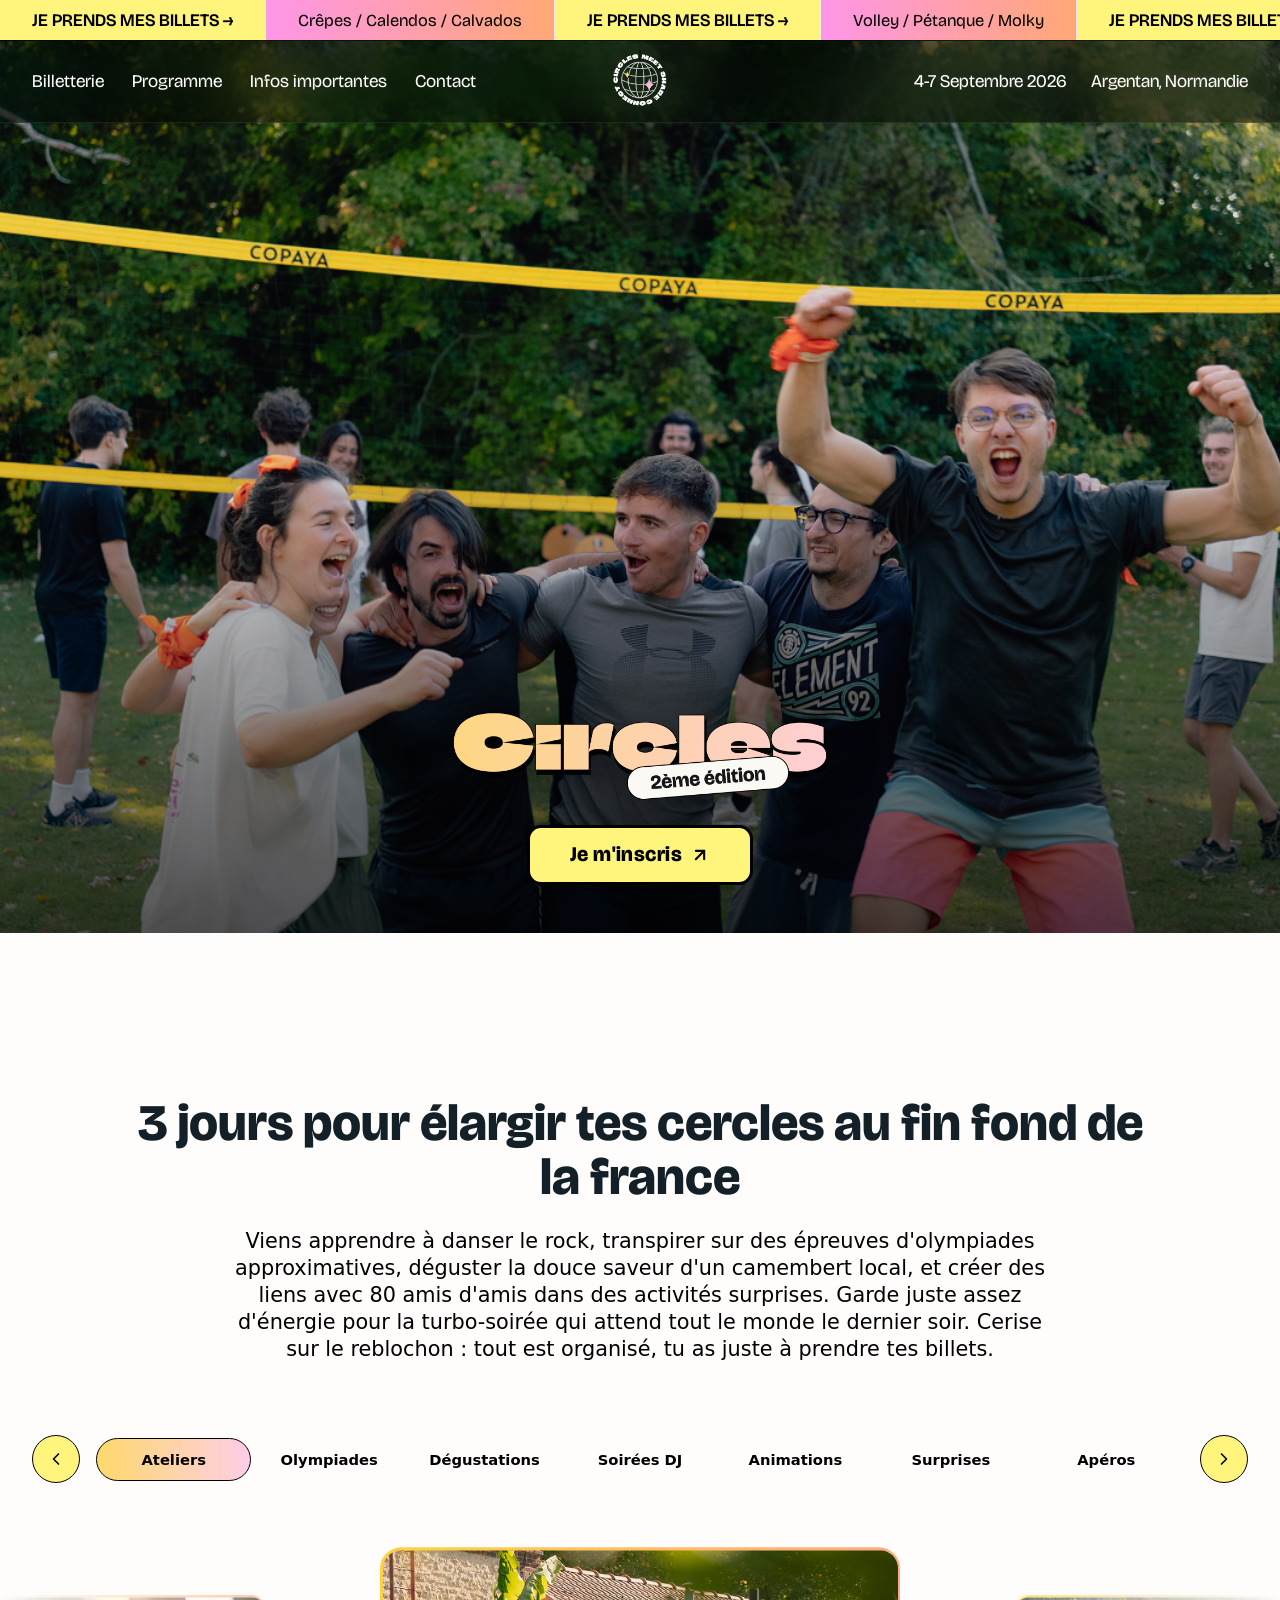
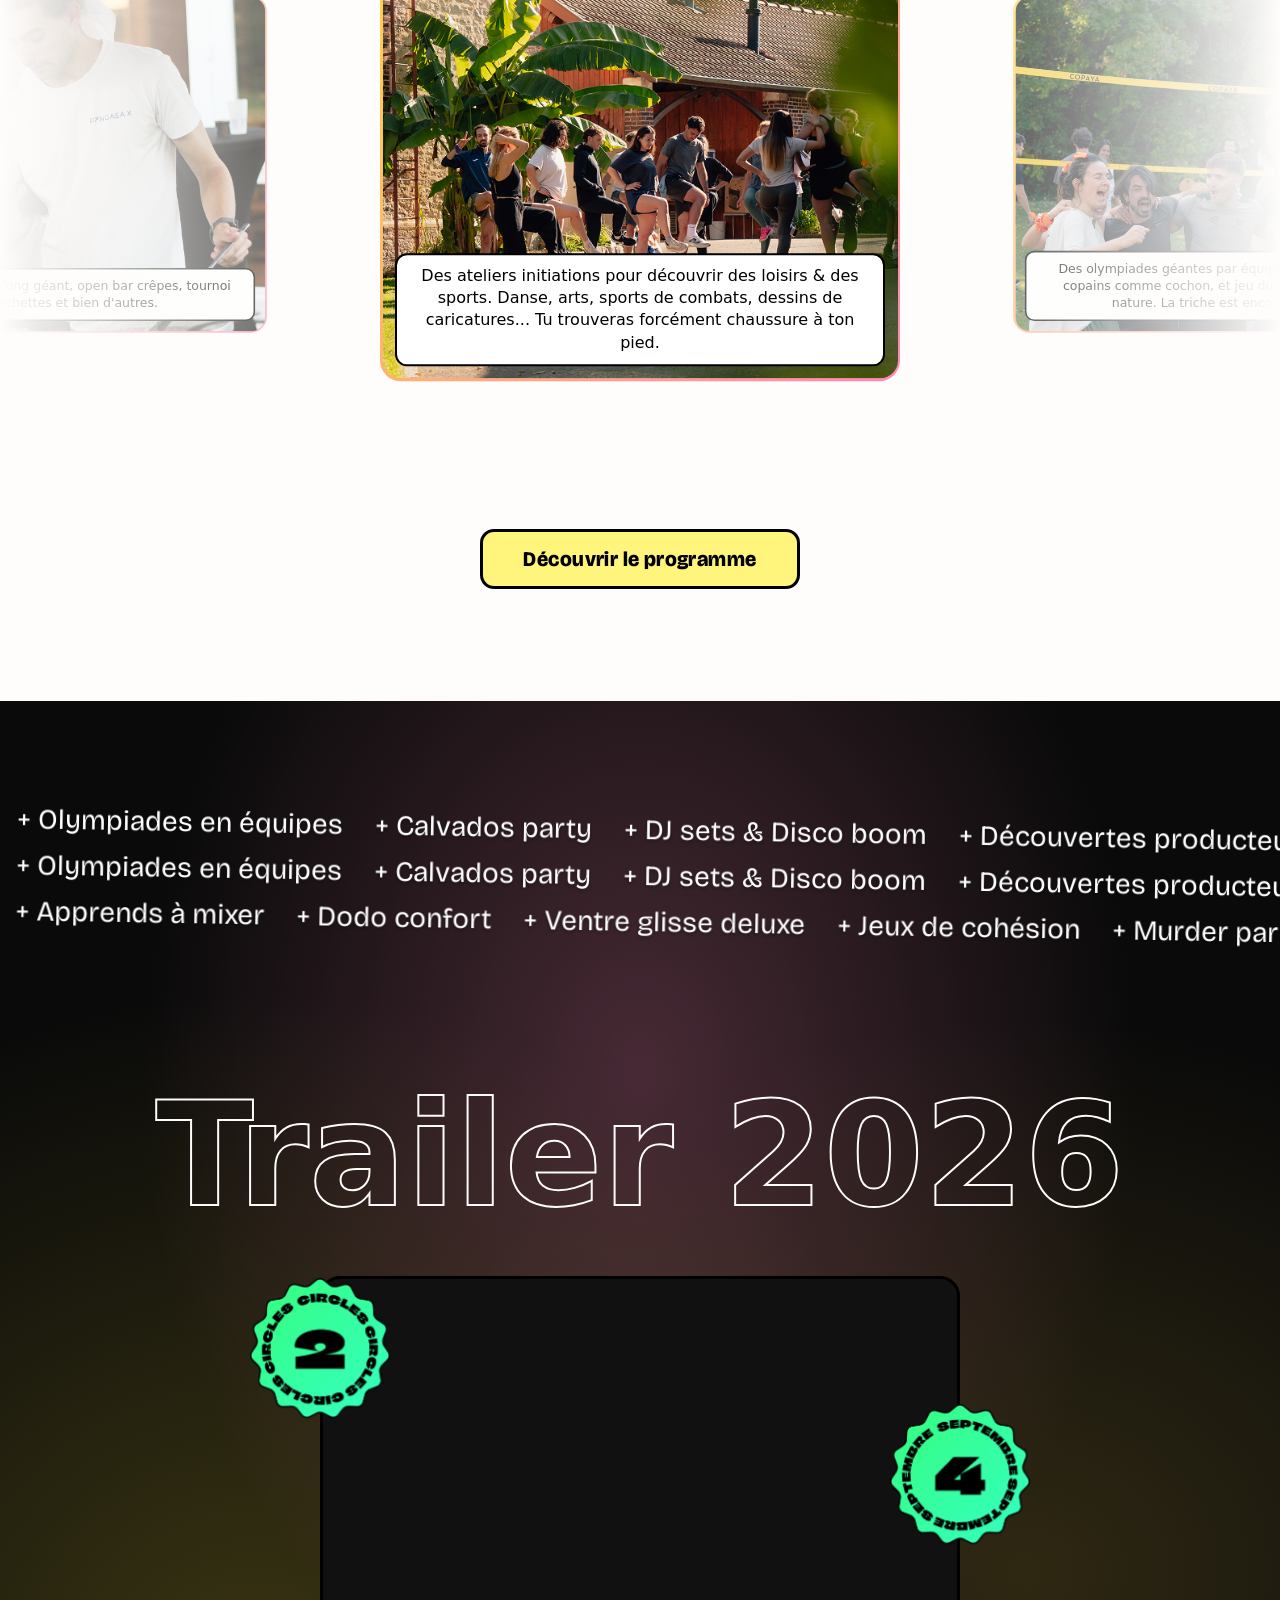
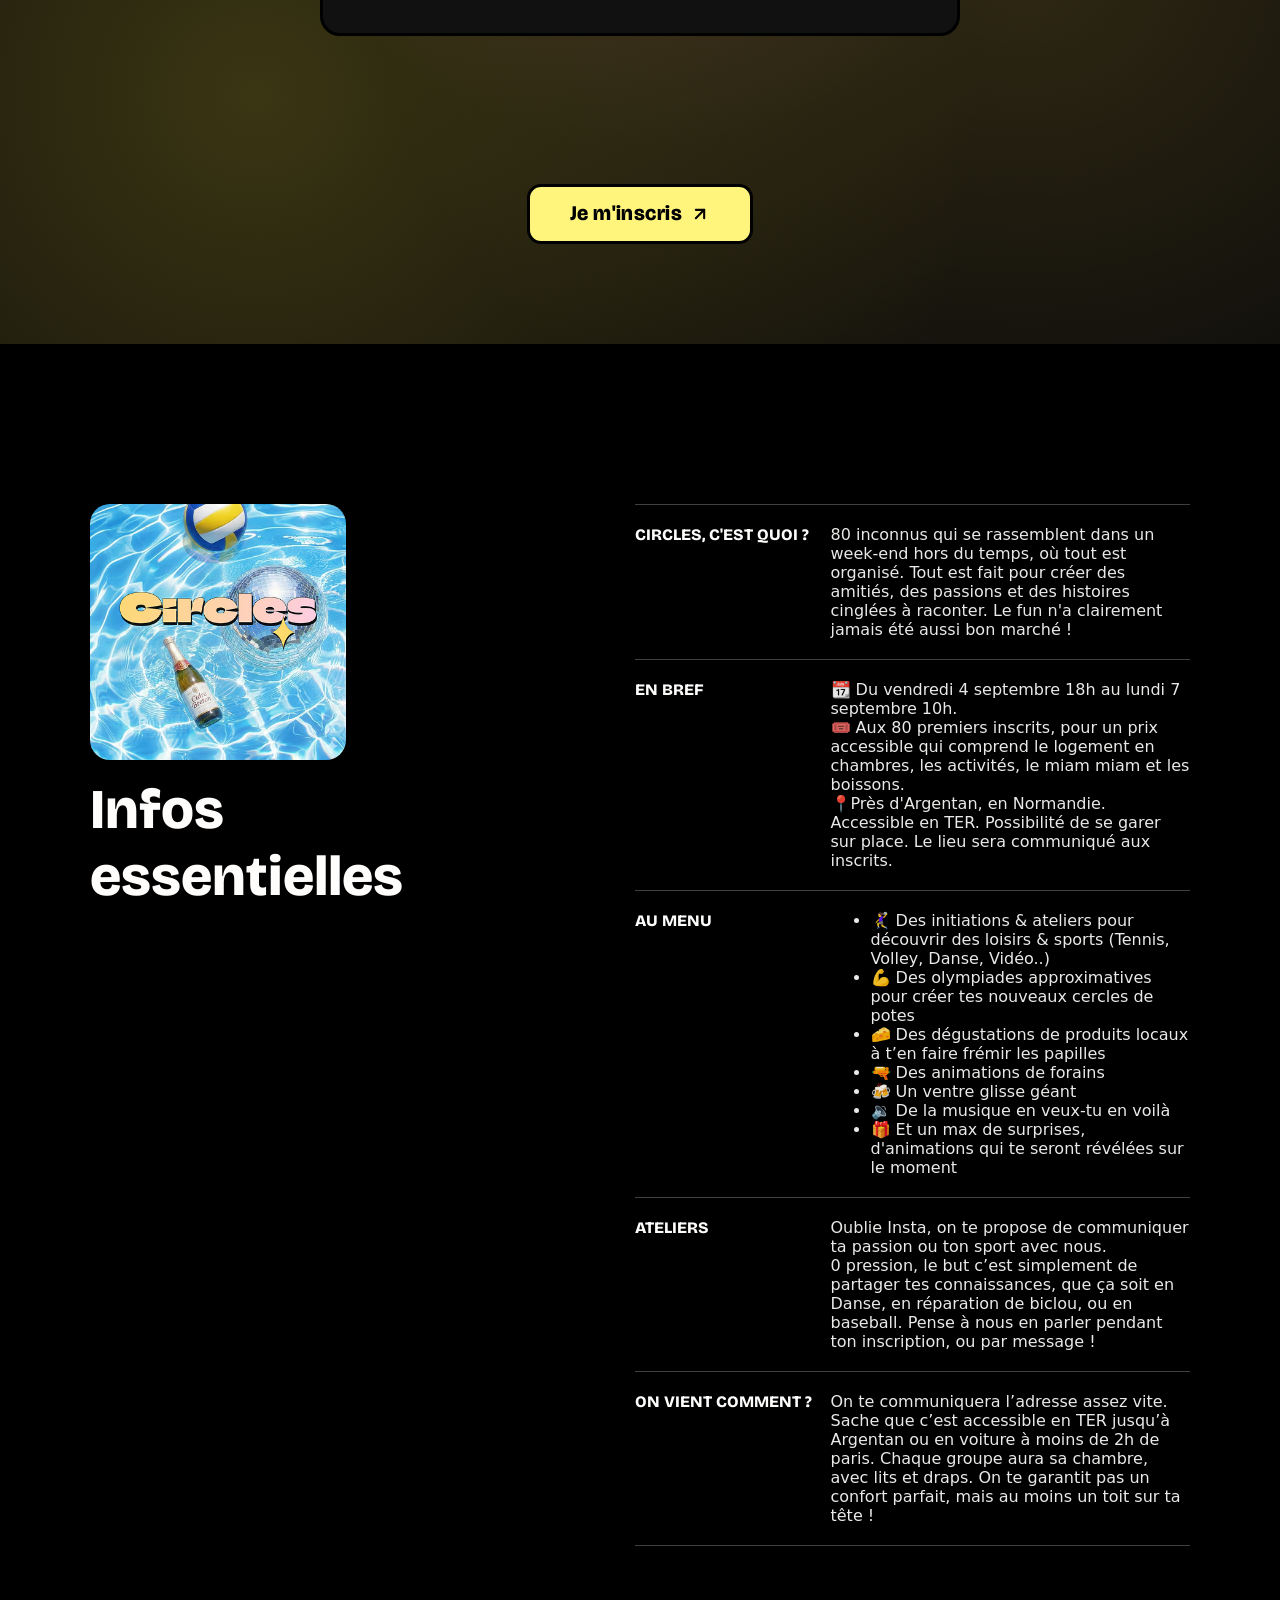
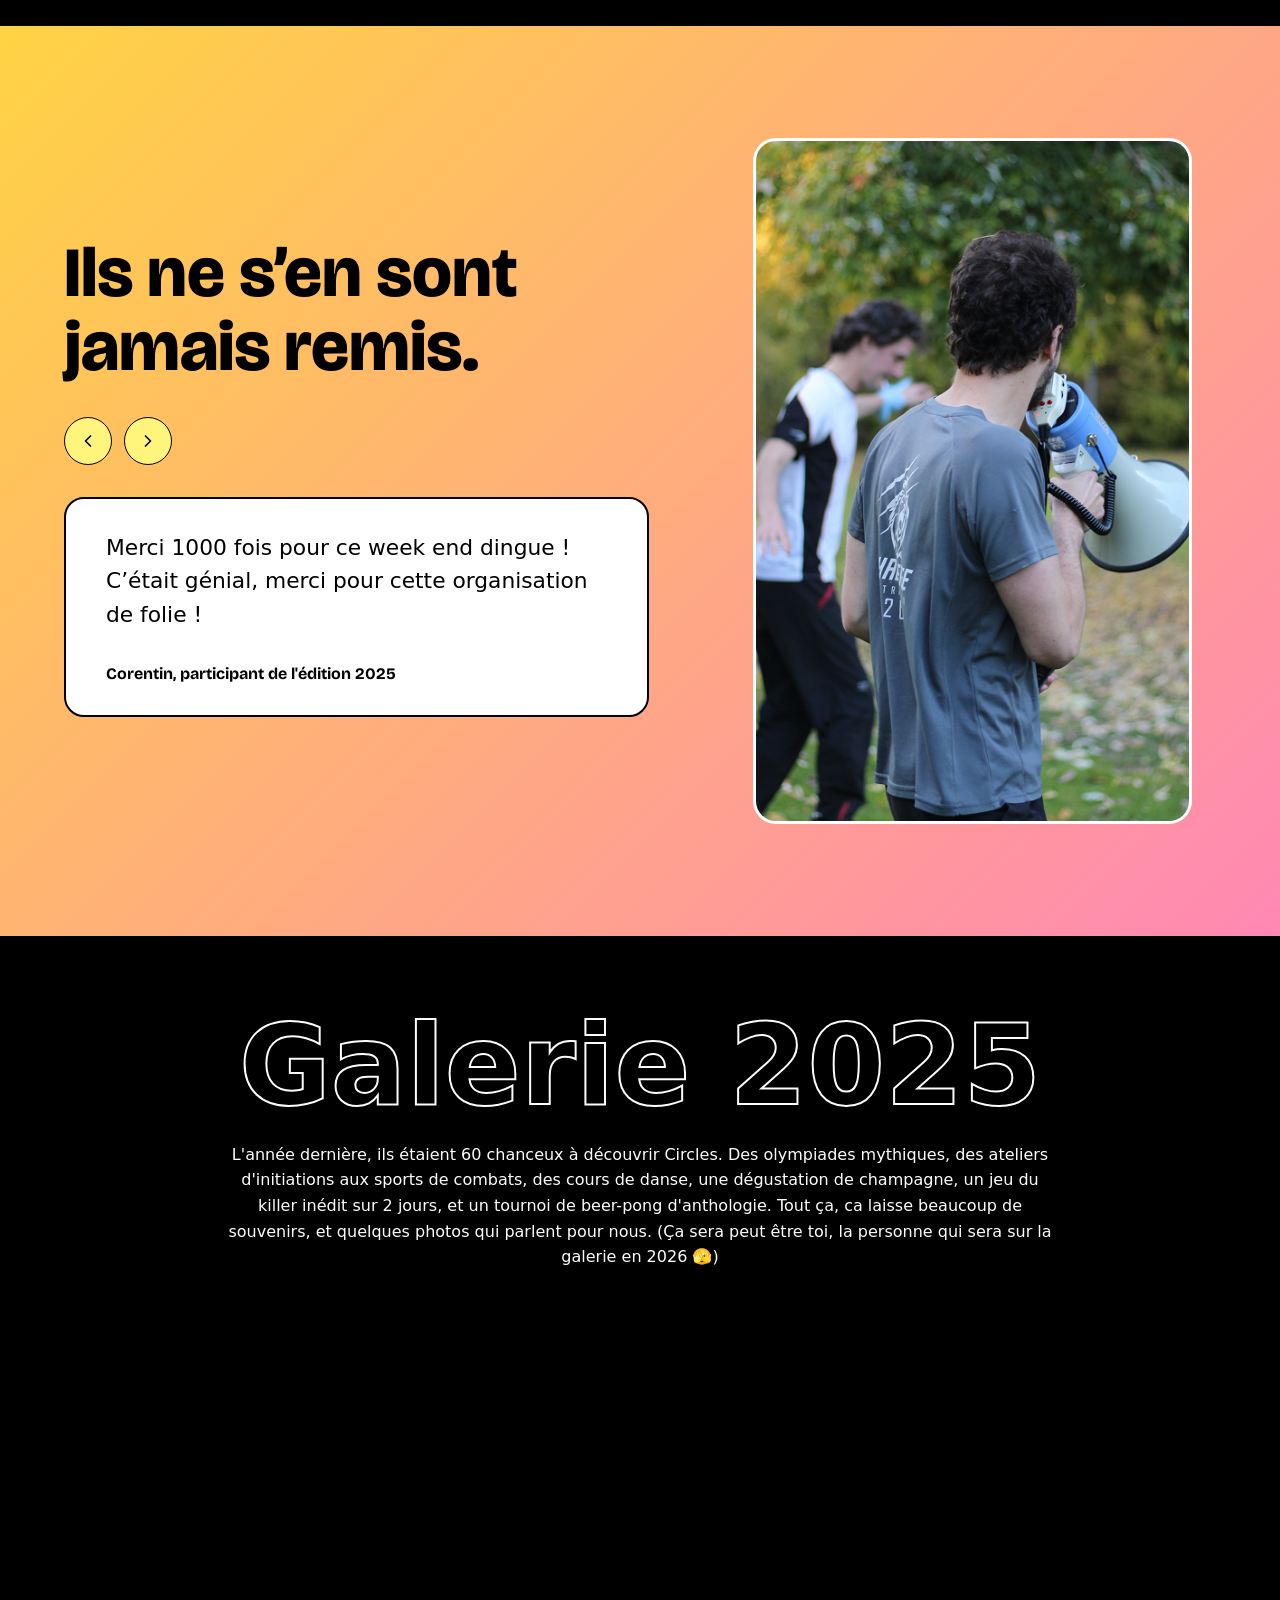
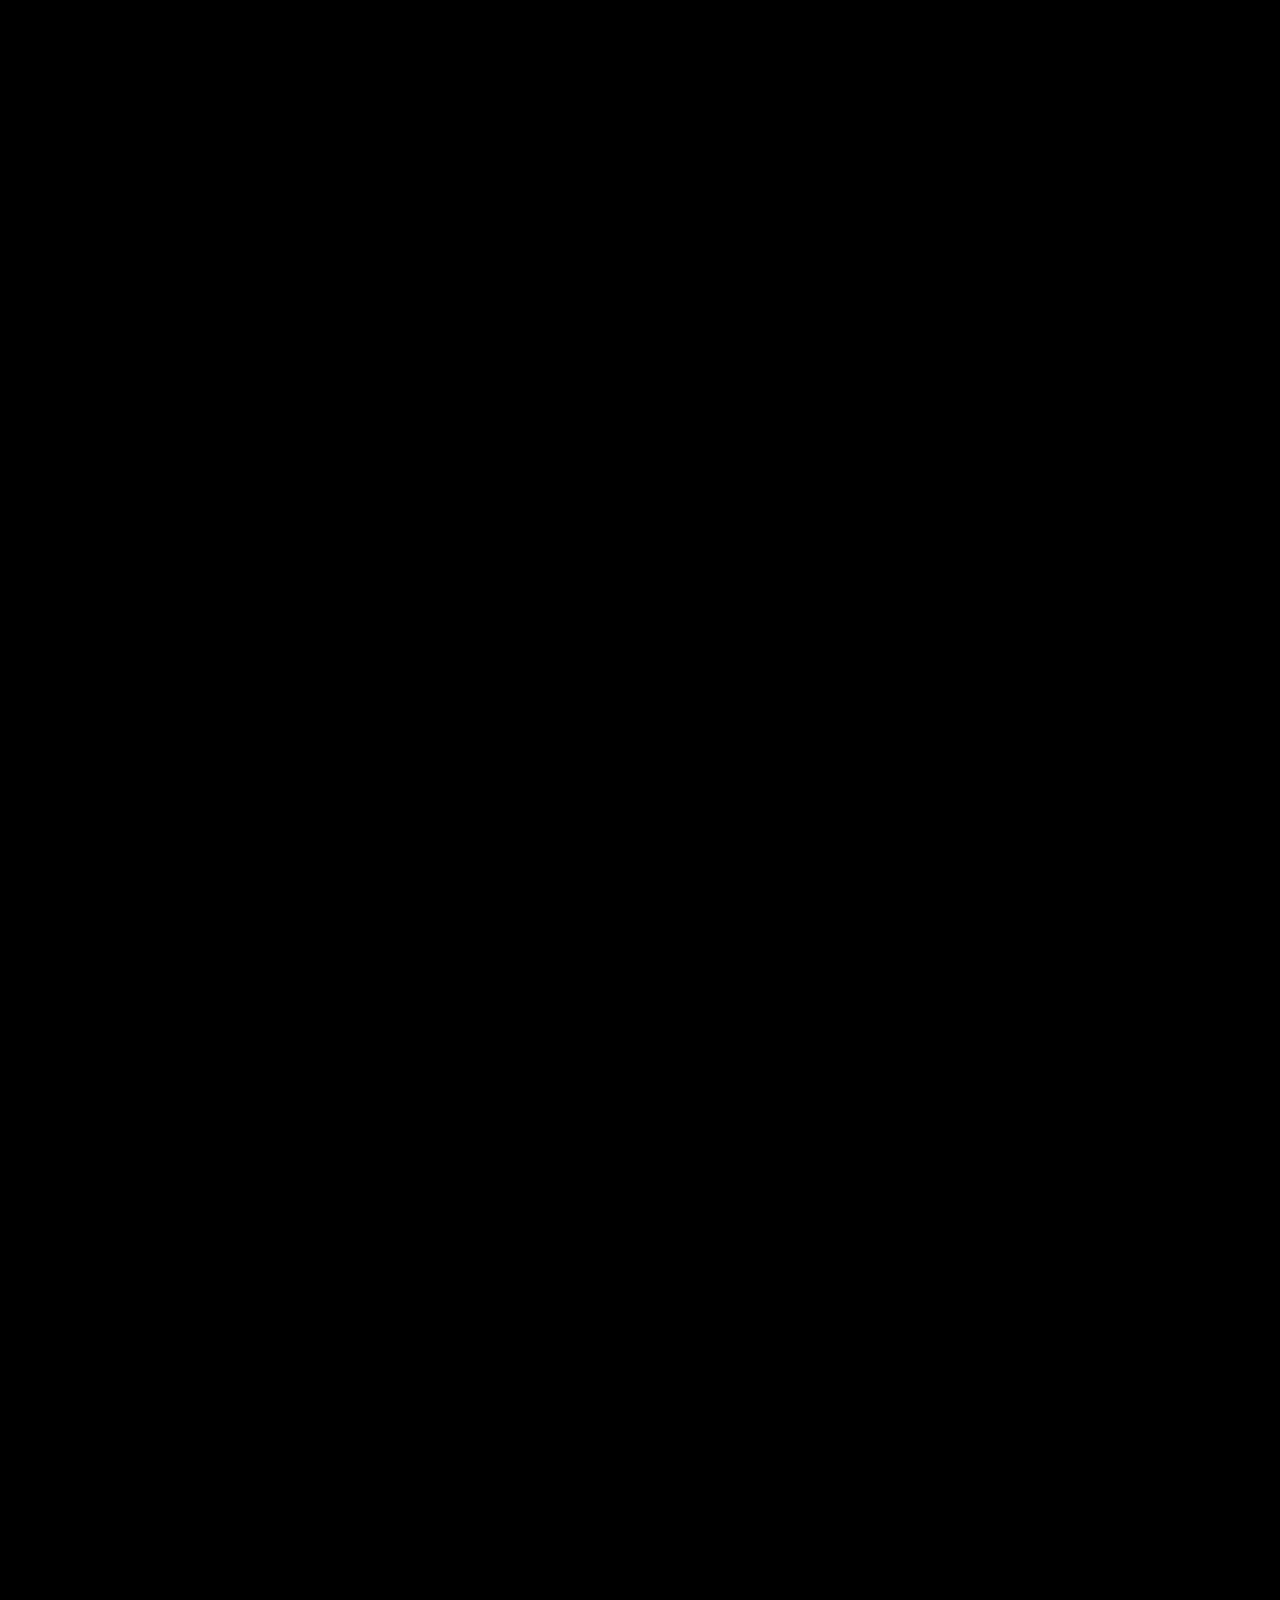
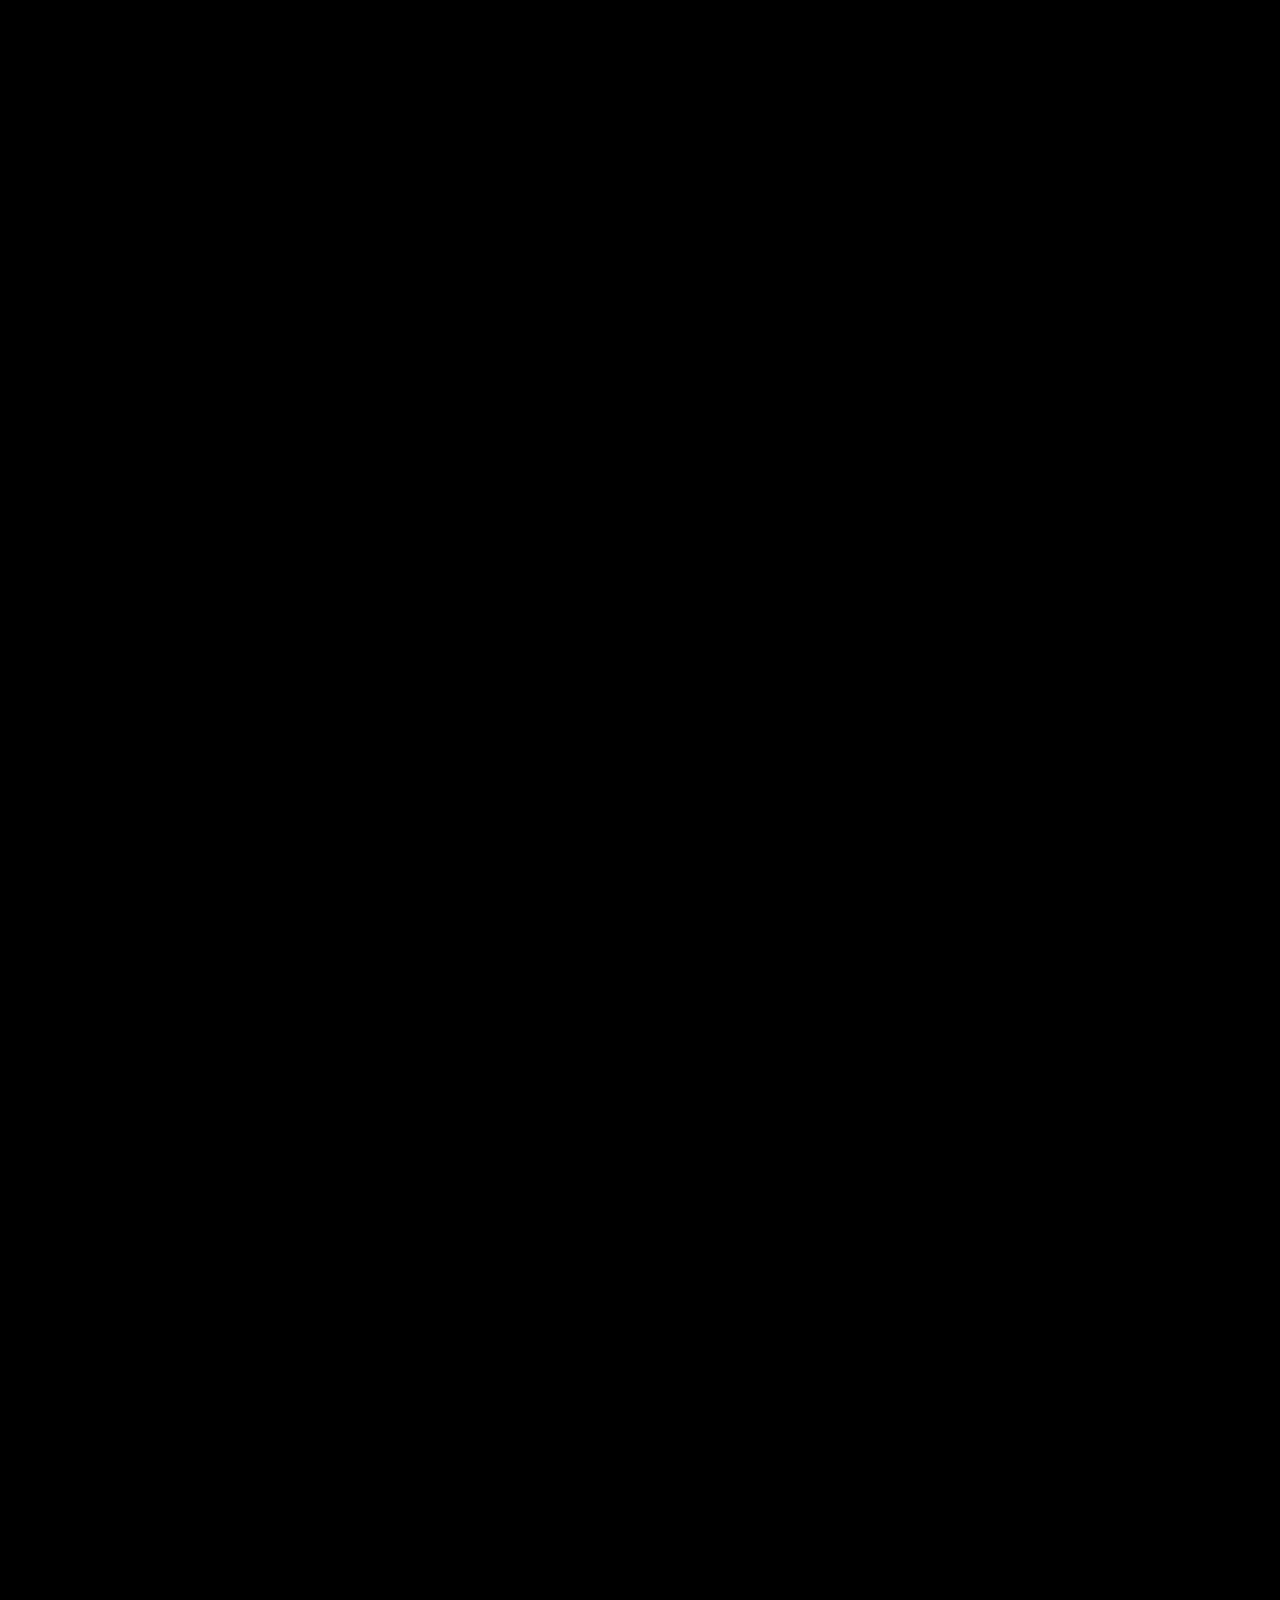
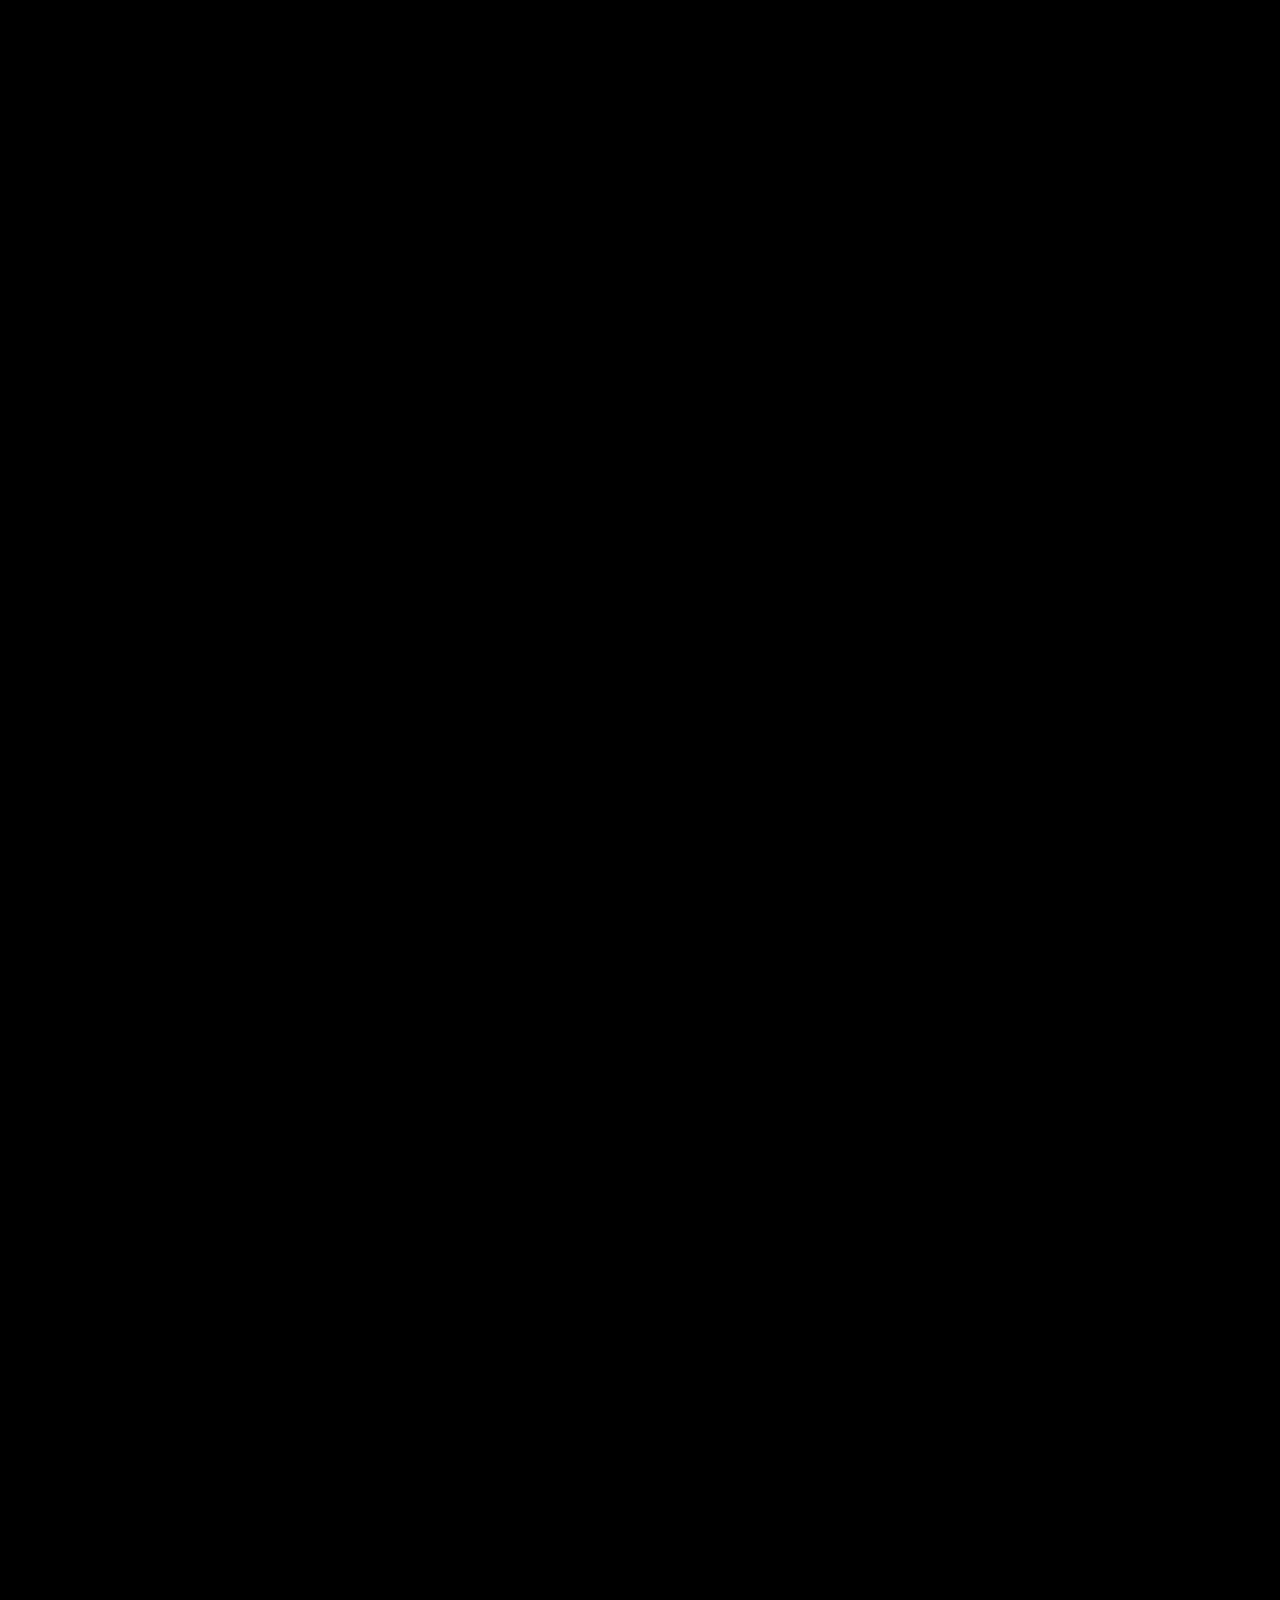
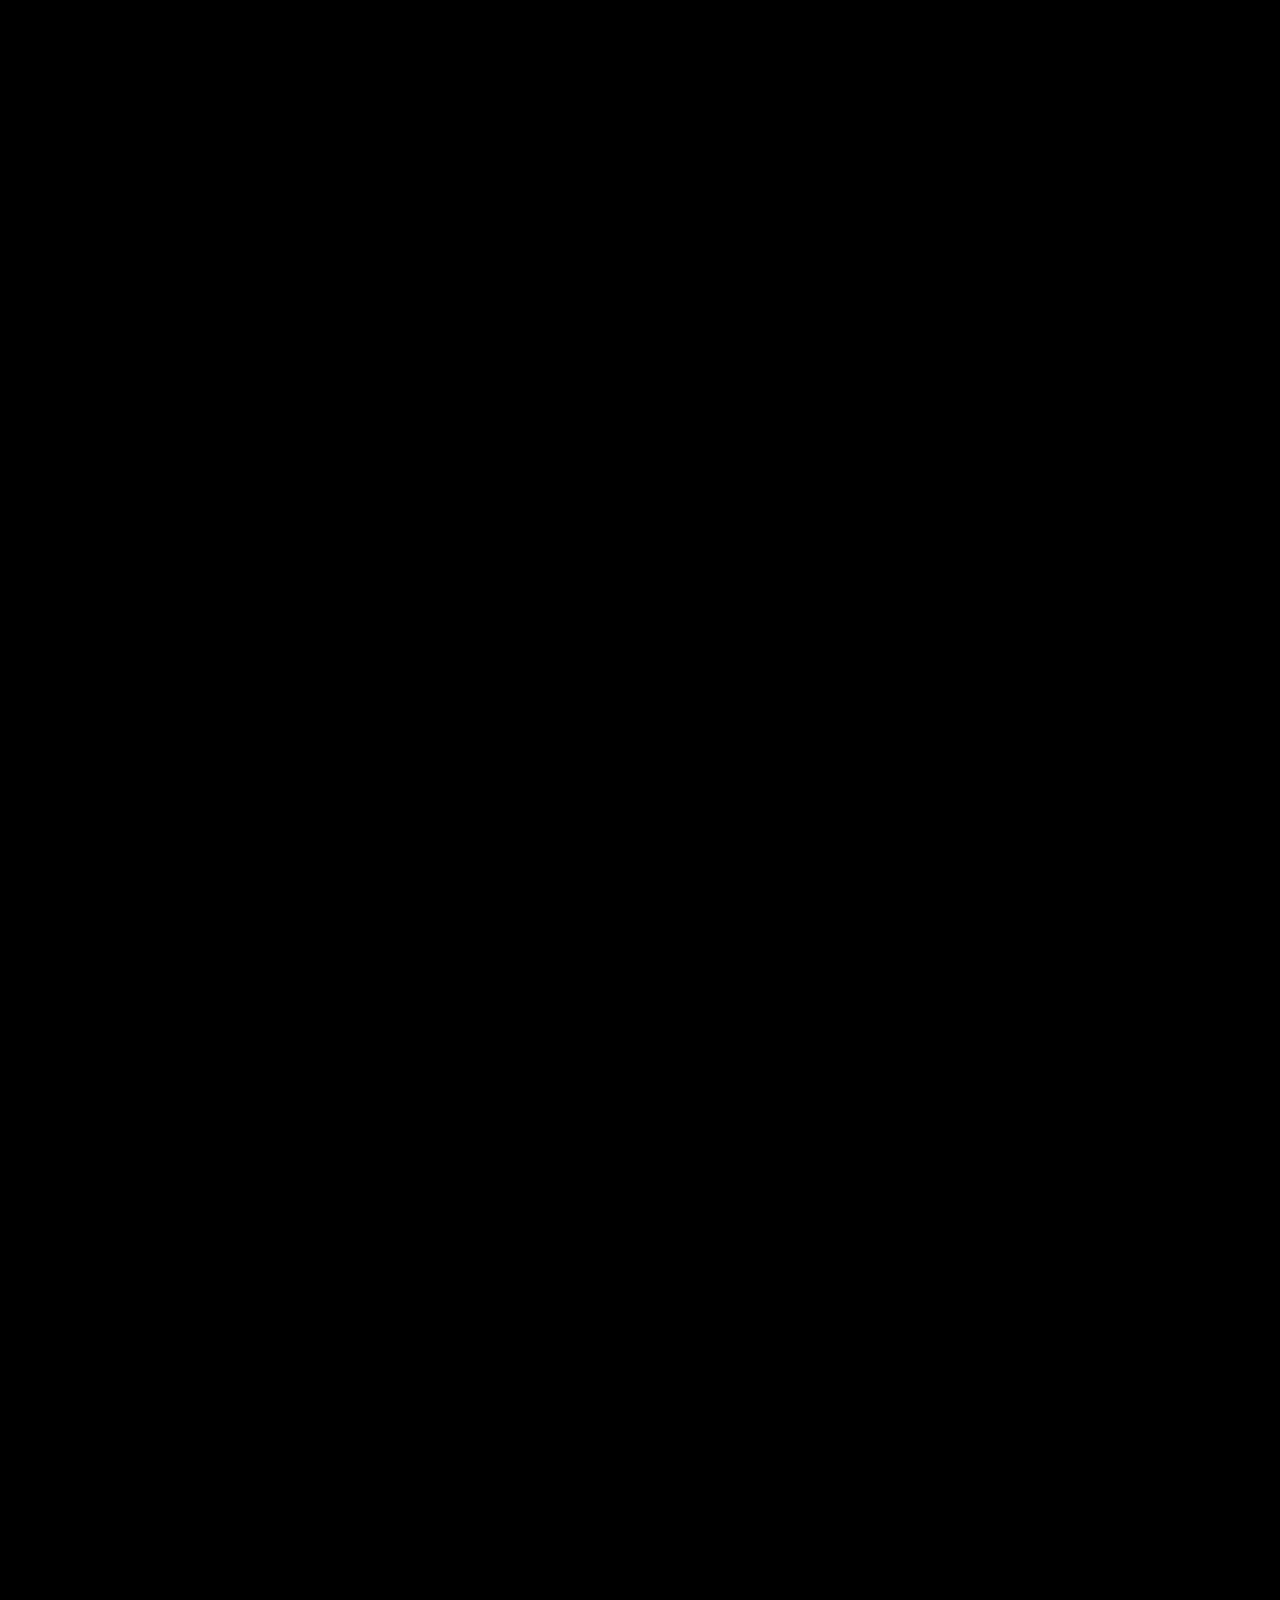
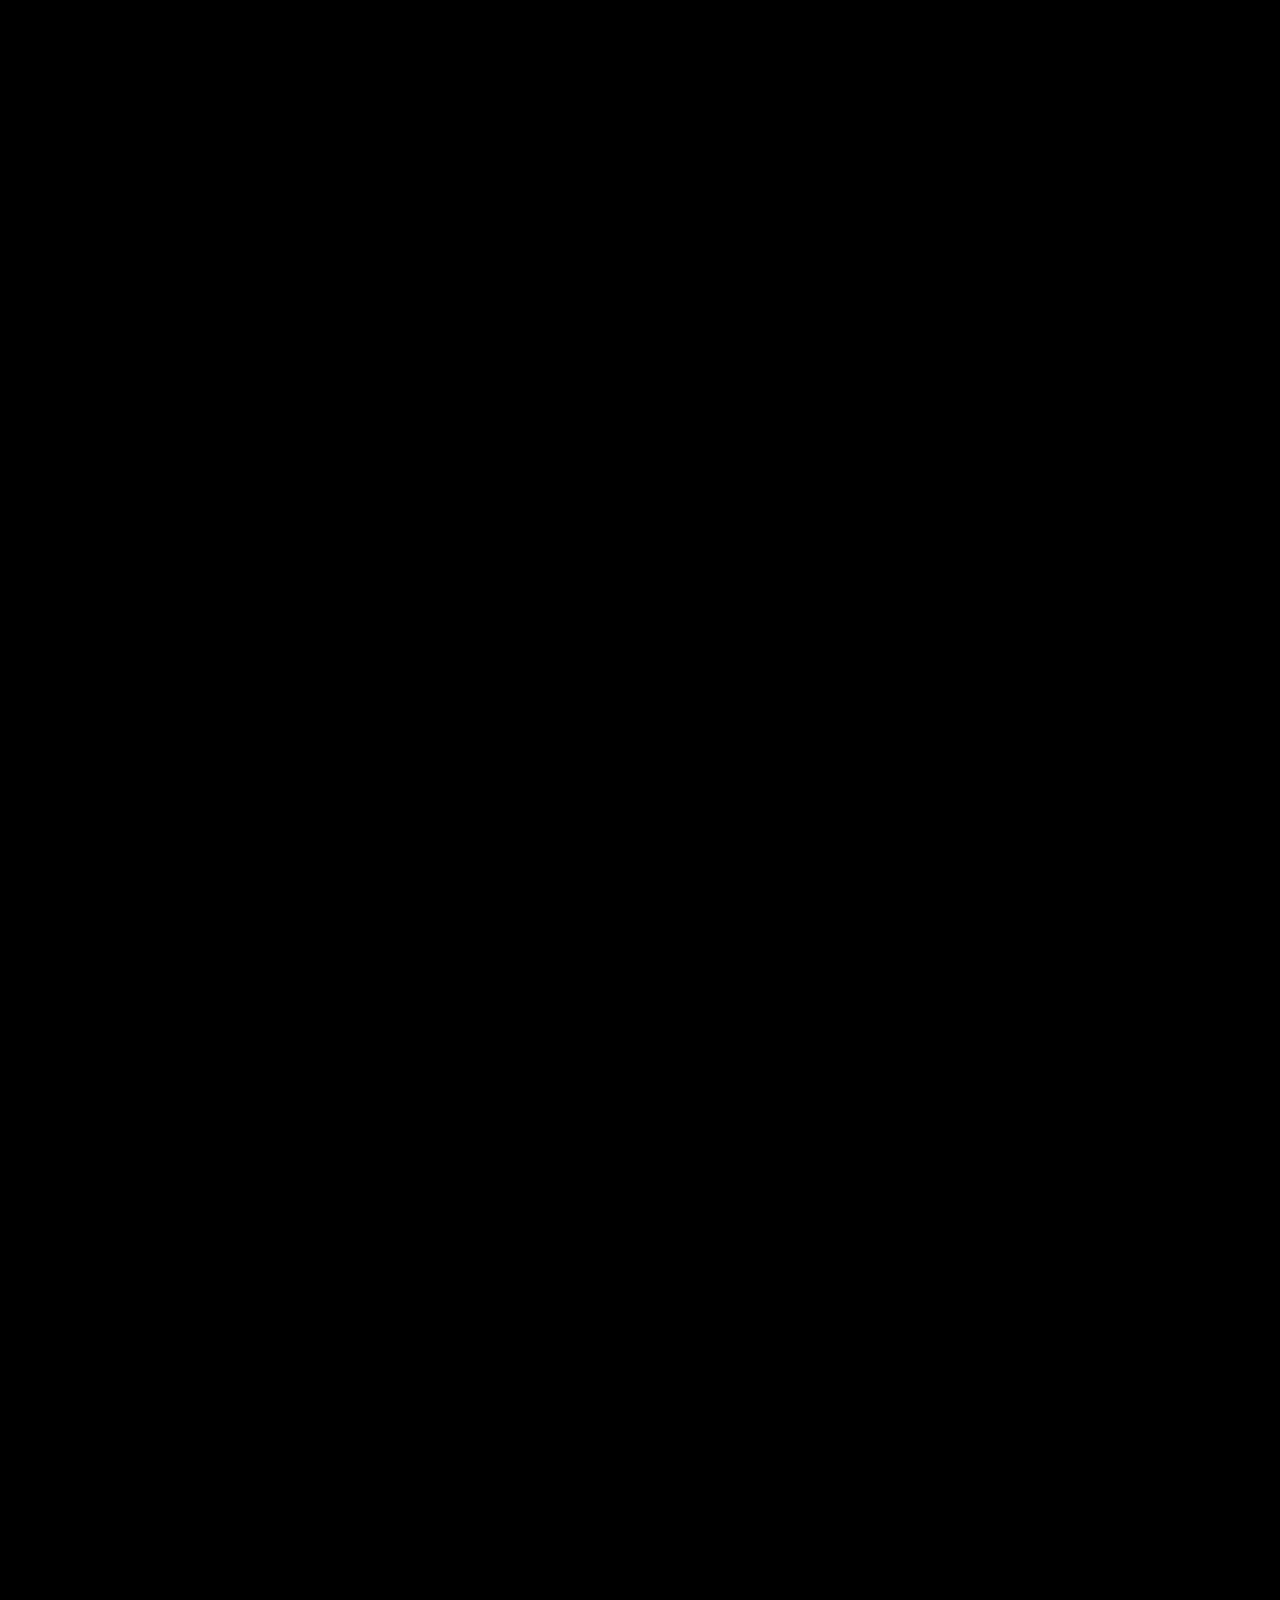
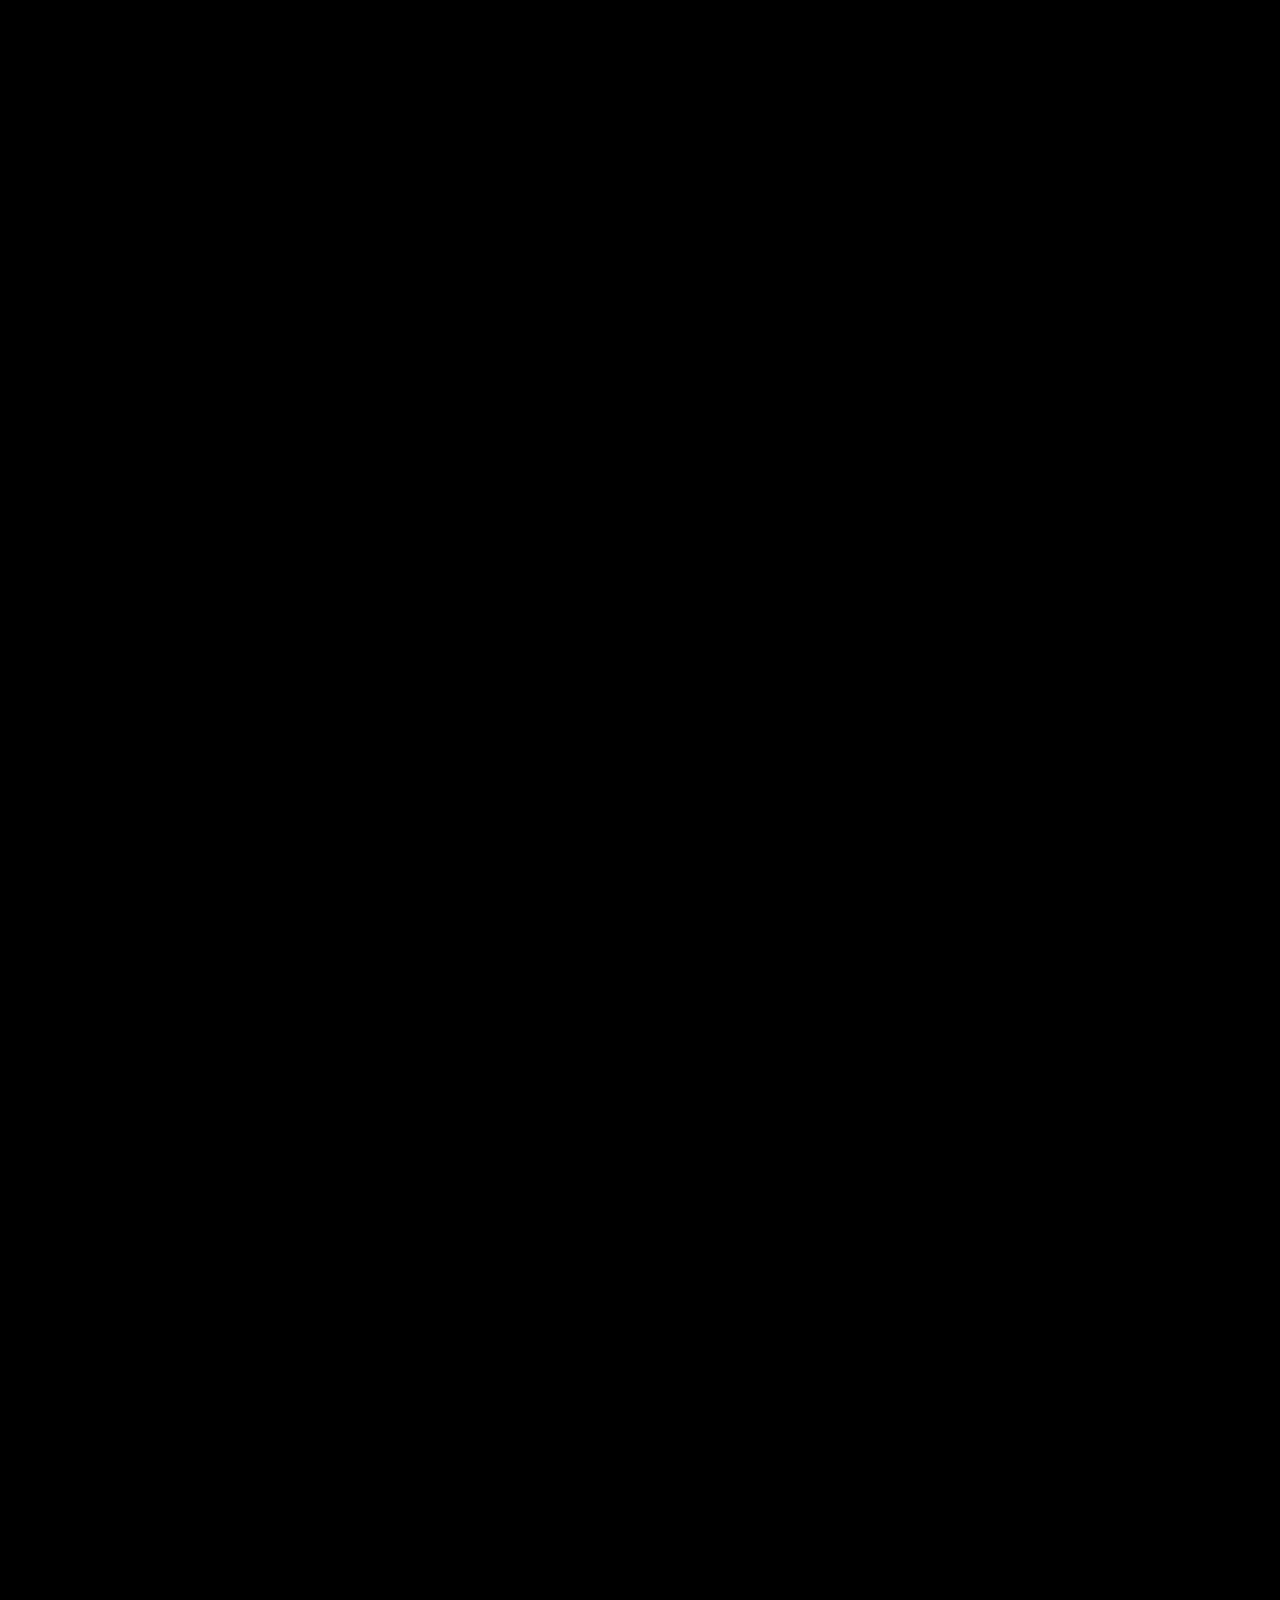
==== commit d98e0085: "v2" ====
--- a/index.html
+++ b/index.html
@@ -4,8 +4,9 @@
 <head>
   <meta charset="UTF-8" />
   <meta name="viewport" content="width=device-width, initial-scale=1.0" />
-  <title>Circles 2</title>
+  <title>Circles - 2ème édition</title>
   <!-- Typo : Bricolage (Google Fonts) ; Satoshi n’est pas sur GF → Fontshare -->
+  <link rel="icon" type="image/png" href="graphics/icon.png" />
   <link rel="preconnect" href="https://fonts.googleapis.com" />
   <link rel="preconnect" href="https://fonts.gstatic.com" crossorigin />
   <link href="https://fonts.googleapis.com/css2?family=Bricolage+Grotesque:opsz,wght@12..96,200..800&display=swap"
@@ -57,8 +58,9 @@
     <header class="site-header" id="top">
       <nav class="nav-bar" aria-label="Navigation principale">
         <div class="nav-bar__left">
-          <a href="https://luma.com/sjxv5ou8" class="nav-bar__link">Billets</a>
-          <a href="#infos" class="nav-bar__link">Infos</a>
+          <a href="https://luma.com/sjxv5ou8" class="nav-bar__link">Billetterie</a>
+          <a href="programme.html" class="nav-bar__link">Programme</a>
+          <a href="#infos" class="nav-bar__link">Infos importantes</a>
           <a href="mailto:contact@circles-event.eu" class="nav-bar__link">Contact</a>
         </div>
         <a href="/" class="nav-bar__logo" aria-label="Circles — accueil">
@@ -68,26 +70,41 @@
           <span>4-7 Septembre 2026</span>
           <span>Argentan, Normandie</span>
         </div>
+        <button class="nav-bar__burger" aria-label="Menu" aria-expanded="false">
+          <span></span>
+          <span></span>
+          <span></span>
+        </button>
       </nav>
       <div class="nav-gradient-placeholder" aria-hidden="true"></div>
     </header>
   </div>
 
+  <div class="mobile-menu" aria-hidden="true">
+    <nav class="mobile-menu__nav">
+      <a href="https://luma.com/sjxv5ou8" class="mobile-menu__link">Billetterie</a>
+      <a href="programme.html" class="mobile-menu__link">Programme</a>
+      <a href="#infos" class="mobile-menu__link">Infos importantes</a>
+      <a href="mailto:contact@circles-event.eu" class="mobile-menu__link">Contact</a>
+    </nav>
+  </div>
+
   <!-- ========== Hero ========== -->
   <section class="hero" aria-label="Accueil">
     <div class="hero__media">
-      <video class="hero__video" autoplay muted loop playsinline poster="graphics/placeholder_hero.png"
+      <video class="hero__video" autoplay muted loop playsinline webkit-playsinline
+        preload="auto" poster="graphics/placeholder_hero.png"
         aria-label="Ambiance Circles">
-        <source src="graphics/Background.mp4" type="video/mp4" />
+        <source src="graphics/background.mp4" type="video/mp4" />
       </video>
     </div>
     <div class="hero__dark-overlay" aria-hidden="true"></div>
     <div class="hero__overlay">
       <img src="graphics/Circles%202%20logo.png" class="hero__logo-img" alt="Circles 2" />
       <div class="hero__cta-wrap">
-        <a href="#luma" class="btn btn--hero">
-          Prendre mes billets
-          <svg class="btn__arrow" width="18" height="18" viewBox="0 0 24 24" fill="none" stroke="currentColor"
+        <a href="https://luma.com/sjxv5ou8" class="btn btn--hero">
+          Je m'inscris
+          <svg class="btn__arrow" width="20" height="20" viewBox="0 0 24 24" fill="none" stroke="currentColor"
             stroke-width="2.5" stroke-linecap="round" stroke-linejoin="round" aria-hidden="true">
             <line x1="7" y1="17" x2="17" y2="7" />
             <polyline points="7 7 17 7 17 17" />
@@ -99,27 +116,17 @@
 
   <!-- ========== Pitch + contrôles carrousel ========== -->
   <section class="section section--pitch" aria-labelledby="pitch-title">
+    <div class="spacing-adaptive-100"></div>
     <div class="pitch__inner">
       <h2 id="pitch-title" class="pitch__title" data-reveal>
-        La micro-aventure qui rassemble 80 inconnus dans un lieu perdu.
+        3 jours pour élargir tes cercles au fin fond de la france
       </h2>
       <p class="pitch__text" data-reveal data-reveal-delay="130">
-        Viens découvrir ou partager tes passions avec des ateliers découvertes, transpirer sur des activités sportives,
-        découvrir des produits locaux délicieux, et créer des liens avec tes nouveaux potes dans des activités
-        surprises. Garde juste assez d'énergie pour la turbo-soirée qui attend tout le monde le dernier soir.
+        Viens apprendre à danser le rock, transpirer sur des épreuves d'olympiades approximatives,
+        déguster la douce saveur d'un camembert local, et créer des liens avec 80 amis d'amis dans des activités
+        surprises. Garde juste assez d'énergie pour la turbo-soirée qui attend tout le monde le dernier soir. Cerise sur
+        le reblochon : tout est organisé, tu as juste à prendre tes billets.
       </p>
-      <div class="carousel-nav carousel-nav--pitch" aria-label="Navigation carrousel activités" data-reveal data-reveal-delay="240">
-        <button type="button" class="carousel-nav__btn" data-carousel-prev="activities" aria-label="Précédent"><svg
-            width="20" height="20" viewBox="0 0 24 24" fill="none" stroke="currentColor" stroke-width="2.5"
-            stroke-linecap="round" stroke-linejoin="round" aria-hidden="true">
-            <polyline points="15 18 9 12 15 6" />
-          </svg></button>
-        <button type="button" class="carousel-nav__btn" data-carousel-next="activities" aria-label="Suivant"><svg
-            width="20" height="20" viewBox="0 0 24 24" fill="none" stroke="currentColor" stroke-width="2.5"
-            stroke-linecap="round" stroke-linejoin="round" aria-hidden="true">
-            <polyline points="9 18 15 12 9 6" />
-          </svg></button>
-      </div>
 
     </div>
   </section>
@@ -127,61 +134,66 @@
   <!-- ========== Carrousel activités ========== -->
   <section class="section section--carousel-activities" aria-label="Activités">
     <div class="activities-carousel" data-carousel="activities" data-reveal>
-      <div class="activities-carousel__track">
-        <article class="activity-card">
-          <div class="activity-card__img-wrap">
-            <img class="activity-card__img" src="graphics/carousel_atelier.png" width="400" height="280"
-              alt="Ateliers initiations" />
-          </div>
-          <p class="activity-card__caption">Des ateliers initiations pour découvrir des loisirs &amp; des sports</p>
-        </article>
-        <article class="activity-card">
-          <div class="activity-card__img-wrap">
-            <img class="activity-card__img" src="graphics/carousel_olympiades.png" width="400" height="280"
-              alt="Olympiades" />
-          </div>
-          <p class="activity-card__caption">Des olympiades géantes par équipes pour trouvez tes compagnons du WE</p>
-        </article>
-        <article class="activity-card">
-          <div class="activity-card__img-wrap">
-            <img class="activity-card__img" src="graphics/carousel_produits.png" width="400" height="280"
-              alt="Dégustations locales" />
-          </div>
-          <p class="activity-card__caption">Des dégustations de produits locaux à t'en faire frémir les papilles</p>
-        </article>
-        <article class="activity-card">
-          <div class="activity-card__img-wrap">
-            <img class="activity-card__img" src="graphics/carousel_soirees.png" width="400" height="280"
-              alt="Soirée DJ" />
-          </div>
-          <p class="activity-card__caption">Une turbo soirée avec DJ improvisés (Ça peut être toi)</p>
-        </article>
-        <article class="activity-card">
-          <div class="activity-card__img-wrap">
-            <img class="activity-card__img" src="graphics/carousel_ventriglisse.png" width="400" height="280"
-              alt="Ventriglisse" />
-          </div>
-          <p class="activity-card__caption">Des animations de forains et un ventriglisse géant</p>
-        </article>
-        <article class="activity-card">
-          <div class="activity-card__img-wrap">
-            <img class="activity-card__img" src="graphics/carousel_surprises.png" width="400" height="280"
-              alt="Surprises" />
-          </div>
-          <p class="activity-card__caption">Un maaax de cadeau et de surprises, tout au long du WE</p>
-        </article>
-        <article class="activity-card">
-          <div class="activity-card__img-wrap">
-            <img class="activity-card__img" src="graphics/carousel_crepes.png" width="400" height="280"
-              alt="Beer Pong & crêpes" />
-          </div>
-          <p class="activity-card__caption">Tournoi de Beer Pong géant, open bar crêpes, tournoi de fléchettes et bien
-            d'autres</p>
-        </article>
-      </div>
-    </div>
-    <a href="https://luma.com/sjxv5ou8" class="btn btn--hero pitch__cta">
-      Je m'auto-traquenarde
+      <article class="activity-card" data-label="Ateliers">
+        <div class="activity-card__img-wrap">
+          <img class="activity-card__img" src="graphics/carousel_atelier.png" width="400" height="280"
+            alt="Ateliers initiations" />
+        </div>
+        <p class="activity-card__caption">Des ateliers initiations pour découvrir des loisirs &amp; des sports. Danse,
+          arts, sports de combats, dessins de caricatures... Tu trouveras forcément chaussure à ton pied.</p>
+      </article>
+      <article class="activity-card" data-label="Olympiades">
+        <div class="activity-card__img-wrap">
+          <img class="activity-card__img" src="graphics/carousel_olympiades.png" width="400" height="280"
+            alt="Olympiades" />
+        </div>
+        <p class="activity-card__caption">Des olympiades géantes par équipes pour devenir copains comme cochon, et jeu
+          du killer grandeur nature. La triche
+          est encouragée.</p>
+      </article>
+      <article class="activity-card" data-label="Dégustations">
+        <div class="activity-card__img-wrap">
+          <img class="activity-card__img" src="graphics/carousel_produits.png" width="400" height="280"
+            alt="Dégustations locales" />
+        </div>
+        <p class="activity-card__caption">Des dégustations de produits locaux à t'en faire frémir les papilles !</p>
+      </article>
+      <article class="activity-card" data-label="Soirées DJ">
+        <div class="activity-card__img-wrap">
+          <img class="activity-card__img" src="graphics/carousel_soirees.png" width="400" height="280"
+            alt="Soirée DJ" />
+        </div>
+        <p class="activity-card__caption">Une turbo soirée avec DJ improvisés et boule disco (Et si tu as toujours
+          voulu apprendre à mixer, c'est peut être l'heure de briller !)</p>
+      </article>
+      <article class="activity-card" data-label="Animations">
+        <div class="activity-card__img-wrap">
+          <img class="activity-card__img" src="graphics/carousel_ventriglisse.png" width="400" height="280"
+            alt="Ventriglisse" />
+        </div>
+        <p class="activity-card__caption">Des animations de forains et un ventriglisse géant, qu'il pleuve ou qu'il
+          vente.</p>
+      </article>
+      <article class="activity-card" data-label="Surprises">
+        <div class="activity-card__img-wrap">
+          <img class="activity-card__img" src="graphics/carousel_surprises.png" width="400" height="280"
+            alt="Surprises" />
+        </div>
+        <p class="activity-card__caption">Un maaax de cadeau et de surprises, tout au long du week-end.</p>
+      </article>
+      <article class="activity-card" data-label="Apéros">
+        <div class="activity-card__img-wrap">
+          <img class="activity-card__img" src="graphics/carousel_crepes.png" width="400" height="280"
+            alt="Beer Pong & crêpes" />
+        </div>
+        <p class="activity-card__caption">Tournoi de Beer Pong géant, open bar crêpes, tournoi de fléchettes et bien
+          d'autres.</p>
+      </article>
+    </div>
+    <div class="spacing-adaptive-100">
+    </div>
+    <a href="programme.html" class="btn btn--hero pitch__cta">
+      Découvrir le programme
     </a>
   </section>
 
@@ -203,6 +215,72 @@
       </div>
     </div>
     <div class="spacing-100"></div>
+    <div class="hero__cta-wrap" style="text-align: center;">
+      <a href="https://luma.com/sjxv5ou8" class="btn btn--hero">
+        Je m'inscris
+        <svg class="btn__arrow" width="20" height="20" viewBox="0 0 24 24" fill="none" stroke="currentColor"
+          stroke-width="2.5" stroke-linecap="round" stroke-linejoin="round" aria-hidden="true">
+          <line x1="7" y1="17" x2="17" y2="7" />
+          <polyline points="7 7 17 7 17 17" />
+        </svg>
+      </a>
+    </div>
+    <div class="spacing-100"></div>
+  </section>
+
+  <!-- ========== Infos (#infos) ========== -->
+  <section class="section section--infos" id="infos" aria-labelledby="infos-title">
+    <div class="infos__layout">
+      <div class="infos__intro">
+        <div class="infos__brand-wrap" aria-hidden="true" data-reveal>
+          <img class="infos__brand__photo" src="graphics/circles_swimming.png" alt="" />
+        </div>
+        <h2 id="infos-title" class="infos__title" data-reveal data-reveal-delay="100">Infos <br /> essentielles</h2>
+      </div>
+      <dl class="infos__accordion">
+        <div class="infos__row" data-reveal>
+          <dt class="infos__q">CIRCLES, C'EST QUOI ?</dt>
+          <dd class="infos__a">80 inconnus qui se rassemblent dans un week-end hors du temps, où tout est organisé. Tout
+            est fait pour créer des amitiés, des passions et des histoires cinglées à raconter. Le fun n'a clairement
+            jamais été aussi bon marché !</dd>
+        </div>
+        <div class="infos__row" data-reveal data-reveal-delay="80">
+          <dt class="infos__q">EN BREF</dt>
+          <dd class="infos__a">​📆 Du vendredi 4 septembre 18h au lundi 7 septembre 10h. <br> 🎟️ Aux 80 premiers
+            inscrits, pour un prix accessible qui comprend le logement en chambres, les activités, le miam miam et les
+            boissons.<br> 📍Près
+            d'Argentan, en Normandie. Accessible en TER. Possibilité de se garer sur place. Le lieu sera communiqué aux
+            inscrits.</dd>
+        </div>
+        <div class="infos__row" data-reveal data-reveal-delay="160">
+          <dt class="infos__q">AU MENU</dt>
+          <ul class="infos__a">
+
+            <li>🤾‍♀️ Des initiations & ateliers pour découvrir des loisirs & sports (Tennis, Volley, Danse, Vidéo..)
+            </li>
+            <li>💪 Des olympiades approximatives pour créer tes nouveaux cercles de potes</li>
+            <li>🧀 Des dégustations de produits locaux à t’en faire frémir les papilles</li>
+            <li>🔫 Des animations de forains</li>
+            <li>🍻 Un ventre glisse géant</li>
+            <li>🔉 De la musique en veux-tu en voilà</li>
+            <li>🎁 Et un max de surprises, d'animations qui te seront révélées sur le moment</li>
+          </ul>
+        </div>
+        <div class="infos__row" data-reveal data-reveal-delay="240">
+          <dt class="infos__q">ATELIERS</dt>
+          <dd class="infos__a">​Oublie Insta, on te propose de communiquer ta passion ou ton sport avec nous. <br>0
+            pression, le but c’est simplement de partager tes connaissances, que ça soit en Danse, en réparation de
+            biclou, ou en baseball. Pense à nous en parler pendant ton inscription, ou par message !</dd>
+        </div>
+        <div class="infos__row" data-reveal data-reveal-delay="320">
+          <dt class="infos__q">ON VIENT COMMENT ?</dt>
+          <dd class="infos__a">​On te communiquera l’adresse assez vite. Sache que c’est accessible en TER jusqu’à
+            Argentan ou en voiture à moins de 2h de paris. +Chaque groupe aura sa chambre, avec lits et draps. On te
+            garantit pas un confort parfait, mais au moins un toit sur ta tête !</dd>
+        </div>
+      </dl>
+    </div>
   </section>
 
   <!-- ========== Témoignages ========== -->
@@ -210,7 +288,8 @@
     <div class="testimonials__grid">
       <div class="testimonials__col testimonials__col--content">
         <h2 id="testimonials-title" class="testimonials__title" data-reveal>Ils ne s’en sont jamais remis.</h2>
-        <div class="carousel-nav carousel-nav--testimonials" aria-label="Navigation témoignages" data-reveal data-reveal-delay="120">
+        <div class="carousel-nav carousel-nav--testimonials" aria-label="Navigation témoignages" data-reveal
+          data-reveal-delay="120">
           <button type="button" class="carousel-nav__btn" data-carousel-prev="testimonials" aria-label="Précédent"><svg
               width="20" height="20" viewBox="0 0 24 24" fill="none" stroke="currentColor" stroke-width="2.5"
               stroke-linecap="round" stroke-linejoin="round" aria-hidden="true">
@@ -227,17 +306,17 @@
             <blockquote class="testimonial-card">
               <p class="testimonial-card__quote">Merci 1000 fois pour ce week end dingue ! C’était génial, merci pour
                 cette organisation de folie !</p>
-              <footer class="testimonial-card__author">Corentin</footer>
+              <footer class="testimonial-card__author">Corentin, participant de l'édition 2025</footer>
             </blockquote>
             <blockquote class="testimonial-card">
               <p class="testimonial-card__quote">Les repas étaient trops bons, les activités au top ! Merci mille fois
                 !!! C'était trop bien ❤️</p>
-              <footer class="testimonial-card__author">Apolline</footer>
+              <footer class="testimonial-card__author">Apolline, participante de l'édition 2025</footer>
             </blockquote>
             <blockquote class="testimonial-card">
-              <p class="testimonial-card__quote">Merci 1000 fois pour ce week end dingue ! C’était génial, merci pour
-                cette organisation de folie ! +1 pour la dégustation de produit local, l’intervenant était génial !</p>
-              <footer class="testimonial-card__author">Andrea</footer>
+              <p class="testimonial-card__quote"> +1 pour la dégustation de produit local, l’intervenant était génial !
+              </p>
+              <footer class="testimonial-card__author">Andrea, participante de l'édition 2025</footer>
             </blockquote>
           </div>
         </div>
@@ -250,64 +329,11 @@
     </div>
   </section>
 
-  <!-- ========== Infos (#infos) ========== -->
-  <section class="section section--infos" id="infos" aria-labelledby="infos-title">
-    <div class="infos__layout">
-      <div class="infos__intro">
-        <div class="infos__brand-wrap" aria-hidden="true" data-reveal>
-          <img class="infos__brand__photo" src="graphics/circles_swimming.png" alt="" />
-        </div>
-        <h2 id="infos-title" class="infos__title" data-reveal data-reveal-delay="100">Infos <br /> essentielles</h2>
-      </div>
-      <dl class="infos__accordion">
-        <div class="infos__row" data-reveal>
-          <dt class="infos__q">CIRCLES, C'EST QUOI ?</dt>
-          <dd class="infos__a">80 inconnus qui se rassemblent dans un week-end hors du temps, où tout est organisé. Tout
-            est fait pour créer des amitiés, des passions et des histoires cinglées à raconter. Le fun n'a clairement
-            jamais été aussi bon marché !</dd>
-        </div>
-        <div class="infos__row" data-reveal data-reveal-delay="80">
-          <dt class="infos__q">EN BREF</dt>
-          <dd class="infos__a">​📆 Du vendredi 4 septembre 18h au lundi 7 septembre 10h. <br> 🎟️ Aux 80 premiers
-            inscrits, pour 149e tout compris (Logement en chambres, activités, miam miam et boissons).<br> 📍Près
-            d'Argentan, en Normandie. Accessible en TER. Possibilité de se garer sur place. Le lieu sera communiqué aux
-            inscrits.</dd>
-        </div>
-        <div class="infos__row" data-reveal data-reveal-delay="160">
-          <dt class="infos__q">AU MENU</dt>
-          <ul class="infos__a">
-
-            <li>🤾‍♀️ Des initiations & ateliers pour découvrir des loisirs & sports (Tennis, Volley, Danse, Vidéo..)
-            </li>
-            <li>💪 Des olympiades approximatives pour créer tes nouveaux cercles de potes</li>
-            <li>🧀 Des dégustations de produits locaux à t’en faire frémir les papilles</li>
-            <li>🔫 Des animations de forains</li>
-            <li>🍻 Un ventre glisse géant</li>
-            <li>🔉 De la musique en veux-tu en voilà</li>
-            <li>🎁 Et un max de surprises, d'animations qui te seront révélées sur le moment</li>
-          </ul>
-        </div>
-        <div class="infos__row" data-reveal data-reveal-delay="240">
-          <dt class="infos__q">ATELIERS</dt>
-          <dd class="infos__a">​Oublie Insta, on te propose de communiquer ta passion ou ton sport avec nous. <br>0
-            pression, le but c’est simplement de partager tes connaissances, que ça soit en Danse, en réparation de
-            biclou, ou en baseball. Pense à nous en parler pendant ton inscription, ou par message !</dd>
-        </div>
-        <div class="infos__row" data-reveal data-reveal-delay="320">
-          <dt class="infos__q">ON VIENT COMMENT ?</dt>
-          <dd class="infos__a">​On te communiquera l’adresse assez vite. Sache que c’est accessible en TER jusqu’à
-            Argentan ou en voiture à moins de 2h de paris. -Chaque groupe aura sa chambre, avec lits et draps. On te
-            garantit pas un confort parfait, mais au moins un toit sur ta tête !</dd>
-        </div>
-      </dl>
-    </div>
-  </section>
-
   <!-- ========== Galerie (titre + mécanisme scroll type stacking-gallery) ========== -->
   <section class="section section--gallery-head" aria-labelledby="gallery-title">
     <h2 id="gallery-title" class="gallery__heading" data-reveal>Galerie 2025</h2>
-    <p class="gallery__sub" data-reveal data-reveal-delay="120">L'année dernière, ils étaient 60 chanceux à découvrir Circles. Des olympiades mythiques, des
+    <p class="gallery__sub" data-reveal data-reveal-delay="120">L'année dernière, ils étaient 60 chanceux à découvrir
+      Circles. Des olympiades mythiques, des
       ateliers d'initiations aux sports de combats, des cours de danse, une dégustation de champagne, un jeu du killer
       inédit sur 2 jours, et un tournoi de beer-pong d'anthologie. Tout ça, ca laisse beaucoup de souvenirs, et quelques
       photos qui parlent pour nous. (Ça sera peut être toi, la personne qui sera sur la galerie en 2026 🫣)</p>
@@ -337,6 +363,15 @@
         <a href="mailto:contact@circles-event.eu" class="site-footer__link">Contact</a>
         <a href="/mentions-legales" class="site-footer__link">Mentions légales</a>
       </div>
+      <a href="https://www.instagram.com/circles_event" class="site-footer__instagram" target="_blank" rel="noopener"
+        aria-label="Instagram @circles_event">
+        <svg xmlns="http://www.w3.org/2000/svg" width="20" height="20" viewBox="0 0 24 24" fill="none"
+          stroke="currentColor" stroke-width="1.8" stroke-linecap="round" stroke-linejoin="round" aria-hidden="true">
+          <rect x="2" y="2" width="20" height="20" rx="5" ry="5" />
+          <circle cx="12" cy="12" r="4" />
+          <circle cx="17.5" cy="6.5" r="0.8" fill="currentColor" stroke="none" />
+        </svg>
+      </a>
       <p class="site-footer__legal">Circles 2026 — Tous droits réservés</p>
     </div>
   </footer>
--- a/style.css
+++ b/style.css
@@ -8,15 +8,17 @@
    Circles 2 — variables, reset léger, typo
    ============================================================================= */
 :root {
-  --yellow: #ffc755;
+  --yellow: #FFF47C;
   --pink: #fe9b96;
   --green: #36fe97;
-  --off-white: #fbf9f4;
+  --off-white: #fefdfc;
   --white: #ffffff;
   --black: #000000;
+  --circles-black: #142027;
   --radius: 20px;
   --font-display: "Bricolage Grotesque", system-ui, sans-serif;
   --font-body: "Satoshi", system-ui, sans-serif;
+  --nav-bar-h: 5.1rem;
 }
 
 *,
@@ -60,7 +62,7 @@
 
 .top-ticker {
   overflow: hidden;
-  background: var(--yellow);
+  background: linear-gradient(90deg, #FF96E8 0%, #FFA874 100%);
 }
 
 .top-ticker__track {
@@ -94,7 +96,7 @@
 
 /* "JE PRENDS MES BILLETS →" — gradient, poids 600, opsz 76, majuscules */
 .top-ticker__segment--gradient {
-  background: linear-gradient(90deg, var(--yellow) 0%, var(--pink) 100%);
+  background: var(--yellow);
   font-weight: 600;
   font-variation-settings: 'opsz' 76;
   font-size: clamp(0.85rem, 1.6vw, 1.1rem);
@@ -108,9 +110,9 @@
   transition: all 0.5s ease;
 }
 
-/* Autres segments — jaune uni, poids 400, opsz 50, minuscules */
+/* Autres segments — dégradé rose/orange, poids 400, opsz 50, minuscules */
 .top-ticker__segment--yellow {
-  background: var(--yellow);
+  background: linear-gradient(90deg, #FF96E8, #FFA874);
   font-weight: 400;
   font-variation-settings: 'opsz' 50;
   font-size: clamp(0.85rem, 1.6vw, 1.05rem);
@@ -121,7 +123,10 @@
    Header / nav
    ============================================================================= */
 .site-header {
-  background: url('graphics/gradient_small.png') center / cover no-repeat;
+  background: rgba(0, 0, 0, 0.45);
+  backdrop-filter: blur(28px) saturate(1.1);
+  -webkit-backdrop-filter: blur(28px) saturate(1.1);
+  border-bottom: 1px solid rgba(255, 255, 255, 0.08);
 }
 
 .nav-bar {
@@ -184,13 +189,60 @@
   display: none;
 }
 
+.nav-bar__burger {
+  display: none;
+}
+
+/* =============================================================================
+   Menu mobile (burger)
+   ============================================================================= */
+.mobile-menu {
+  display: none;
+  background: rgba(0, 0, 0, 0.55);
+  backdrop-filter: blur(28px) saturate(1.1);
+  -webkit-backdrop-filter: blur(28px) saturate(1.1);
+  border-bottom: 1px solid rgba(255, 255, 255, 0.08);
+  overflow: hidden;
+  max-height: 0;
+  opacity: 0;
+  transition: max-height 0.45s cubic-bezier(0.4, 0, 0.2, 1), opacity 0.3s ease;
+}
+
+.mobile-menu__nav {
+  display: flex;
+  flex-direction: column;
+  padding: 0.5rem 1rem 1.25rem;
+}
+
+.mobile-menu__link {
+  font-family: var(--font-display);
+  font-weight: 400;
+  font-optical-sizing: none;
+  font-variation-settings: 'opsz' 80;
+  font-size: 1.15rem;
+  color: var(--off-white);
+  text-decoration: none;
+  padding: 0.7rem 0;
+  border-bottom: 1px solid rgba(255, 255, 255, 0.08);
+  transition: color 0.2s ease;
+}
+
+.mobile-menu__link:last-child {
+  border-bottom: none;
+}
+
+.mobile-menu__link:hover {
+  color: var(--yellow);
+}
+
 /* =============================================================================
    Hero
    ============================================================================= */
 .hero {
   position: relative;
-  min-height: 90vh;
-  min-height: 90dvh;
+  margin-top: calc(-1 * var(--nav-bar-h));
+  min-height: calc(90vh + var(--nav-bar-h));
+  min-height: calc(90dvh + var(--nav-bar-h));
   display: flex;
   flex-direction: column;
   align-items: center;
@@ -231,7 +283,7 @@
 
 .hero__logo-img {
   display: block;
-  width: clamp(8rem, 35vw, 12rem);
+  width: clamp(8rem, 40vw, 40rem);
   height: auto;
   filter: drop-shadow(0 4px 24px rgba(0, 0, 0, 0.4));
   animation: hero-rise 1s cubic-bezier(0.16, 1, 0.3, 1) 0.12s both;
@@ -262,56 +314,18 @@
 }
 
 .btn--hero {
-  --gradient_rotate: 0deg;
-  --border_width: 3px;
-  --metal_01: rgb(200 200 220);
-  --metal_03: rgb(74, 92, 130);
-  --metal_04: rgb(100, 99, 80);
-  --metal_06: rgb(10 10 10);
-
   position: relative;
   padding: 0.9rem 2.5rem;
-  background:
-    linear-gradient(135deg, #ffc755, #fe9b96) padding-box,
-    conic-gradient(from var(--gradient_rotate),
-      rgb(from var(--metal_01) r g b / 0.5),
-      rgb(from var(--metal_01) r g b / 0),
-      rgb(from var(--metal_06) r g b / 0),
-      rgb(from var(--metal_06) r g b / 1),
-      rgb(from var(--metal_04) r g b / 0.5),
-      rgb(from var(--metal_04) r g b / 0),
-      rgb(from var(--metal_04) r g b / 1),
-      rgb(from var(--metal_01) r g b / 0.5)) border-box;
-  border: var(--border_width) solid transparent;
+  background: var(--yellow);
+  border: 3px solid var(--black);
   color: var(--black);
   font-size: clamp(1rem, 1.8vw, 1.3rem);
   letter-spacing: 0.02em;
-  animation: btn-gradient-rotate 5s linear infinite;
   transition: filter 0.5s ease;
 }
 
 .btn--hero::before {
-  content: "";
-  position: absolute;
-  inset: calc(-1 * var(--border_width));
-  z-index: -1;
-  border-radius: inherit;
-  background:
-    linear-gradient(135deg, #ffc755, #fe9b96) padding-box,
-    conic-gradient(from var(--gradient_rotate),
-      rgb(from var(--metal_03) r g b / 1),
-      rgb(from var(--metal_01) r g b / 1),
-      rgb(from var(--metal_06) r g b / 1),
-      rgb(from var(--metal_04) r g b / 0.5),
-      rgb(from var(--metal_03) r g b / 1)) padding-box,
-    conic-gradient(from 0deg,
-      rgb(from var(--metal_03) r g b / 1),
-      rgb(from var(--metal_01) r g b / 1),
-      rgb(from var(--metal_06) r g b / 1),
-      rgb(from var(--metal_04) r g b / 0.5),
-      rgb(from var(--metal_03) r g b / 1)) border-box;
-  animation: btn-gradient-rotate 5s linear infinite reverse;
-  border: 2px solid transparent;
+  display: none;
 }
 
 @keyframes btn-gradient-rotate {
@@ -363,21 +377,32 @@
 .pitch__title {
   margin: 0 auto 1.5rem;
   font-family: var(--font-display);
-  font-weight: 800;
-  font-size: clamp(1rem, 3.5vw, 4rem);
+  font-weight: 900;
+  font-size: clamp(1rem, 4vw, 4.5rem);
+  font-variation-settings: 'opsz' 96;
+  color: var(--circles-black);
   line-height: 1.05;
-  max-width: 18ch;
+  max-width: 65rem;
 }
 
 .pitch__text {
   margin: 0 auto 2rem;
   max-width: 52rem;
-  font-size: clamp(1rem, 2vw, 1.15rem);
-  line-height: 1.6;
+  font-size: clamp(1rem, 2vw, 1.3rem);
+  line-height: 1.3;
+  font-weight: 400;
 }
 
 .spacing-100 {
   height: 100px;
+}
+
+.spacing-adaptive-100 {
+  height: 100px;
+}
+
+.spacing-50 {
+  height: 50px;
 }
 
 /* =============================================================================
@@ -390,9 +415,6 @@
   margin-bottom: 1rem;
 }
 
-.carousel-nav--pitch {
-  margin-top: 0.5rem;
-}
 
 .pitch__cta {
   display: block;
@@ -406,70 +428,223 @@
 }
 
 .carousel-nav__btn {
-  width: 2.75rem;
-  height: 2.75rem;
-  border-radius: 14px;
-  border: none;
+  width: 3rem;
+  height: 3rem;
+  border-radius: 999px;
+  border: 1.5px solid var(--black);
   background: var(--yellow);
   color: var(--black);
   font-family: var(--font-display);
   font-weight: 800;
   font-optical-sizing: none;
   font-variation-settings: 'opsz' 96;
-  font-size: 1.1rem;
+  font-size: 1.2rem;
   cursor: pointer;
   transition: background 0.5s ease;
+  display: flex;
+  align-items: center;
+  justify-content: center;
+}
+
+.carousel-nav__btn svg {
+  stroke-width: 2;
 }
 
 .carousel-nav__btn:hover {
-  background: var(--pink);
+  background: brightness(1.08);
   transition: background 0.5s ease;
 
 }
 
 .section--carousel-activities {
   background: var(--off-white);
-  padding: 0 1rem 4rem;
-}
-
+  padding: 0 0 4rem;
+}
+
+/* --- Tab bar --- */
+.activities-tab-bar {
+  display: flex;
+  align-items: center;
+  gap: 1rem;
+  padding: 1.5rem 2rem;
+  max-width: 1280px;
+  margin: 0 auto;
+  margin-bottom: 2rem;
+}
+
+.activities-tab-bar__tabs {
+  flex: 1;
+  display: flex;
+  align-items: center;
+  position: relative;
+}
+
+.activities-tab-bar__indicator {
+  position: absolute;
+  top: -5px;
+  bottom: -5px;
+  border-radius: 55px;
+  background: linear-gradient(90deg, #FED96B, #FFCDE7);
+  border: 1.5px solid var(--black);
+  z-index: 0;
+  pointer-events: none;
+  transition: left 0.4s cubic-bezier(0.25, 0.1, 0.25, 1),
+    width 0.4s cubic-bezier(0.25, 0.1, 0.25, 1);
+}
+
+.activities-tab-bar__tab {
+  position: relative;
+  z-index: 1;
+  flex: 1;
+  background: transparent;
+  border: none;
+  font-family: var(--font-body);
+  font-weight: 600;
+  font-optical-sizing: none;
+  font-variation-settings: 'opsz' 76;
+  font-size: clamp(0.75rem, 1.15vw, 1rem);
+  color: var(--black);
+  padding: 0.5rem 0.5rem;
+  border-radius: 999px;
+  cursor: pointer;
+  white-space: nowrap;
+  transition: none;
+}
+
+/* Mobile: dots de pagination */
+.activities-tab-dots {
+  display: none;
+  flex: 1;
+  justify-content: center;
+  gap: 6px;
+  align-items: center;
+}
+
+.activities-tab-dot {
+  width: 8px;
+  height: 8px;
+  border-radius: 999px;
+  background: var(--black);
+  opacity: 0.2;
+  transition: opacity 0.3s ease, width 0.3s ease;
+  cursor: pointer;
+  flex-shrink: 0;
+}
+
+.activities-tab-dot.is-active {
+  opacity: 1;
+  width: 22px;
+}
+
+/* --- Cards 3-up --- */
 .activities-carousel {
+  position: relative;
   overflow: hidden;
-  max-width: 1200px;
+  height: clamp(260px, 37vw, 450px);
+  max-width: 1280px;
   margin: 0 auto;
 }
 
-.activities-carousel__track {
-  display: flex;
-  gap: 1rem;
-  transition: transform 0.45s cubic-bezier(0.25, 0.1, 0.25, 1);
+/* Gradient fade sur les bords pour masquer les cards latérales progressivement */
+.activities-carousel::before,
+.activities-carousel::after {
+  content: '';
+  position: absolute;
+  top: 0;
+  bottom: 0;
+  width: 20%;
+  z-index: 10;
+  pointer-events: none;
+}
+
+.activities-carousel::before {
+  left: 0;
+  background: linear-gradient(to right, var(--off-white) 0%, transparent 100%);
+}
+
+.activities-carousel::after {
+  right: 0;
+  background: linear-gradient(to left, var(--off-white) 0%, transparent 100%);
 }
 
 .activity-card {
-  flex-shrink: 0;
-  min-width: 0;
-  text-align: center;
-}
-
-.activity-card__img-wrap {
-  border-radius: calc(var(--radius) + 3px);
+  position: absolute;
+  left: 50%;
+  top: 50%;
+  transform: translate(-50%, -50%);
+  width: clamp(260px, 42%, 520px);
+  aspect-ratio: 6 / 5;
+  border-radius: calc(var(--radius) + 1px);
   padding: 2.5px;
   background: linear-gradient(135deg, #FFD343 0%, #FF88B4 100%);
+  overflow: hidden;
+  opacity: 0;
+  pointer-events: none;
+  transition: left 0.5s cubic-bezier(0.25, 0.1, 0.25, 1),
+    opacity 0.5s cubic-bezier(0.25, 0.1, 0.25, 1),
+    transform 0.5s cubic-bezier(0.25, 0.1, 0.25, 1);
+}
+
+.activity-card.is-active {
+  left: 50%;
+  transform: translate(-50%, -50%) scale(1);
+  opacity: 1;
+  pointer-events: auto;
+  z-index: 2;
+}
+
+.activity-card.is-prev {
+  left: 5%;
+  transform: translate(-50%, -50%) scale(0.78);
+  opacity: 0.6;
+  pointer-events: auto;
+  cursor: pointer;
+  z-index: 1;
+}
+
+.activity-card.is-next {
+  left: 95%;
+  transform: translate(-50%, -50%) scale(0.78);
+  opacity: 0.6;
+  pointer-events: auto;
+  cursor: pointer;
+  z-index: 1;
+}
+
+.activity-card__img-wrap {
+  width: 100%;
+  height: 100%;
+  border-radius: 0;
+  padding: 0;
+  background: none;
 }
 
 .activity-card__img {
   width: 100%;
-  aspect-ratio: 4 / 3;
+  height: 100%;
   object-fit: cover;
-  border-radius: var(--radius);
+  border-radius: calc(var(--radius) - 2px);
   display: block;
 }
 
 .activity-card__caption {
-  margin: 0.75rem 0 0;
-  padding: 0 1.5rem;
-  font-size: 1rem;
+  position: absolute;
+  bottom: 15px;
+  left: 15px;
+  right: 15px;
+  margin: 0;
+  background: var(--white);
+  border: 2px solid var(--black);
+  border-radius: 12px;
+  padding: 0.6rem 1.2rem;
+  text-align: center;
+  font-family: var(--font-body);
   font-weight: 500;
-  color: var(--black);
+  font-optical-sizing: none;
+  font-variation-settings: 'opsz' 76;
+  font-size: clamp(0.8rem, 1.3vw, 1rem);
+  color: var(--black);
+  line-height: 1.4;
 }
 
 /* =============================================================================
@@ -608,7 +783,7 @@
    Témoignages
    ============================================================================= */
 .section--testimonials {
-  background: var(--off-white);
+  background: linear-gradient(135deg, #FFD343 0%, #FF88B4 100%);
   color: var(--black);
   padding: 5rem 4rem;
 }
@@ -622,6 +797,10 @@
   align-items: center;
 }
 
+.testimonials__col {
+  min-width: 0;
+}
+
 .testimonials__col--visual {
   display: flex;
   justify-content: center;
@@ -634,9 +813,28 @@
   width: 90%;
   border-radius: calc(var(--radius) + 3px);
   padding: 3px;
-  background: linear-gradient(135deg, #FFD343 0%, #FF88B4 100%);
+  background: white;
   transform: rotate(3deg);
   transform-origin: center center;
+}
+
+.carousel-nav__btn-testimonial {
+  width: 3rem;
+  height: 3rem;
+  border-radius: 999px;
+  border: 1.5px solid var(--black);
+  background: var(--white);
+  color: var(--black);
+  font-family: var(--font-display);
+  font-weight: 800;
+  font-optical-sizing: none;
+  font-variation-settings: 'opsz' 96;
+  font-size: 1.2rem;
+  cursor: pointer;
+  transition: background 0.5s ease;
+  display: flex;
+  align-items: center;
+  justify-content: center;
 }
 
 .testimonials__photo {
@@ -670,6 +868,7 @@
 
 .testimonials-carousel__track {
   display: flex;
+  width: 100%;
   transition: transform 0.45s cubic-bezier(0.25, 0.1, 0.25, 1);
 }
 
@@ -709,7 +908,7 @@
 .section--infos {
   background: var(--black);
   color: var(--off-white);
-  padding: 4rem 1.5rem 5rem;
+  padding: 10rem 1.5rem 5rem;
 }
 
 .infos__layout {
@@ -851,8 +1050,8 @@
   position: absolute;
   top: 50%;
   left: 50%;
-  width: min(70vw, 900px);
-  aspect-ratio: 4 / 3;
+  width: min(70vw, 640px);
+  aspect-ratio: 3 / 2;
   border-radius: var(--radius);
   overflow: hidden;
   border: 4px solid rgba(255, 255, 255, 0.2);
@@ -861,6 +1060,12 @@
   will-change: transform;
 }
 
+.stack-card.is-portrait {
+  width: auto;
+  height: min(65vh, 560px);
+  aspect-ratio: 2 / 3;
+}
+
 .stack-card img {
   width: 100%;
   height: 100%;
@@ -869,13 +1074,23 @@
 
 @media (min-width: 768px) {
   .stack-card {
-    width: min(50vw, 720px);
+    width: min(50vw, 600px);
+  }
+
+  .stack-card.is-portrait {
+    width: auto;
+    height: min(70vh, 620px);
   }
 }
 
 @media (min-width: 1024px) {
   .stack-card {
-    width: min(40vw, 640px);
+    width: min(38vw, 580px);
+  }
+
+  .stack-card.is-portrait {
+    width: auto;
+    height: min(72vh, 660px);
   }
 }
 
@@ -947,6 +1162,17 @@
   color: rgba(251, 249, 244, 0.35);
 }
 
+.site-footer__instagram {
+  color: rgba(251, 249, 244, 0.55);
+  display: flex;
+  align-items: center;
+  transition: color 0.2s ease;
+}
+
+.site-footer__instagram:hover {
+  color: var(--off-white);
+}
+
 /* =============================================================================
    Animations — hero on-load + reveal au scroll
    ============================================================================= */
@@ -990,6 +1216,92 @@
 }
 
 /* =============================================================================
+   Responsive ≤1024px — nav bascule en mode burger
+   ============================================================================= */
+@media (max-width: 1024px) {
+  .nav-bar {
+    display: flex;
+    align-items: center;
+    gap: 0.75rem;
+    padding: 0.6rem 1rem;
+  }
+
+  .nav-bar__left {
+    display: none;
+  }
+
+  .nav-bar__logo {
+    order: 1;
+    justify-self: auto;
+    flex-shrink: 0;
+  }
+
+  .nav-bar__logo-img {
+    height: 2.5rem;
+  }
+
+  .nav-bar__meta {
+    order: 2;
+    flex: 1;
+    display: flex;
+    flex-direction: column;
+    gap: 0.05rem;
+    justify-self: auto;
+    font-family: var(--font-display);
+    font-weight: 600;
+    font-optical-sizing: none;
+    font-variation-settings: 'opsz' 80;
+    font-size: clamp(0.72rem, 1.2vw, 0.9rem);
+    color: var(--off-white);
+    line-height: 1.3;
+  }
+
+  .mobile-menu {
+    display: block;
+  }
+
+  .mobile-menu.is-open {
+    max-height: 300px;
+    opacity: 1;
+  }
+
+  .nav-bar__burger {
+    order: 3;
+    display: flex;
+    flex-direction: column;
+    gap: 5px;
+    background: none;
+    border: none;
+    cursor: pointer;
+    padding: 0.5rem;
+    flex-shrink: 0;
+  }
+
+  .nav-bar__burger span {
+    display: block;
+    width: 22px;
+    height: 2px;
+    background: var(--off-white);
+    border-radius: 2px;
+    transition: transform 0.35s ease, opacity 0.25s ease;
+    transform-origin: center;
+  }
+
+  .nav-bar__burger.is-open span:nth-child(1) {
+    transform: translateY(7px) rotate(45deg);
+  }
+
+  .nav-bar__burger.is-open span:nth-child(2) {
+    opacity: 0;
+    transform: scaleX(0);
+  }
+
+  .nav-bar__burger.is-open span:nth-child(3) {
+    transform: translateY(-7px) rotate(-45deg);
+  }
+}
+
+/* =============================================================================
    Responsive ≤768px
    ============================================================================= */
 @media (max-width: 768px) {
@@ -997,6 +1309,10 @@
     position: static;
   }
 
+  .spacing-adaptive-100 {
+    height: 10px;
+  }
+
   .stacking-gallery-cards {
     position: relative;
     z-index: 10;
@@ -1004,68 +1320,22 @@
     height: 100%;
   }
 
+  .hero__logo-img {
+    width: clamp(8rem, 85vw, 50rem);
+  }
+
   .stack-card {
-    width: min(90vw, 900px);
-  }
-
-  .nav-bar {
-    grid-template-columns: 1fr auto 1fr;
-    grid-template-rows: auto;
-    text-align: initial;
-    gap: 0.5rem 0.25rem;
-    padding: 0.35rem 1rem;
-  }
-
-  .nav-bar__left {
-    display: none;
-  }
-
-  .nav-bar__logo {
-    grid-column: 2;
-    grid-row: 1;
-    order: 0;
-    justify-self: center;
-    align-self: center;
-  }
-
-  .nav-bar__meta {
-    display: contents;
-  }
-
-  .nav-bar__meta>span:first-child {
-    grid-column: 1;
-    grid-row: 1;
-    display: flex;
-    align-items: center;
-    justify-content: flex-start;
-    text-align: left;
-    font-family: var(--font-display);
-    font-weight: 800;
-    font-optical-sizing: none;
-    font-variation-settings: 'opsz' 96;
-    font-size: clamp(0.75rem, 3.5vw, 1rem);
-    color: var(--off-white);
-    line-height: 1.2;
-  }
-
-  .nav-bar__meta>span:last-child {
-    grid-column: 3;
-    grid-row: 1;
-    display: flex;
-    align-items: center;
-    justify-content: flex-end;
-    text-align: right;
-    font-family: var(--font-display);
-    font-weight: 800;
-    font-optical-sizing: none;
-    font-variation-settings: 'opsz' 96;
-    font-size: clamp(0.75rem, 3.5vw, 1rem);
-    color: var(--off-white);
-    line-height: 1.2;
+    width: min(88vw, 500px);
+  }
+
+  .stack-card.is-portrait {
+    width: auto;
+    height: min(62vh, 480px);
   }
 
   .hero {
     position: relative;
+    margin-top: 0;
     min-height: 80vh;
     display: flex;
     flex-direction: column;
@@ -1077,13 +1347,55 @@
   .pitch__title {
     margin: 0 auto 1.5rem;
     font-family: var(--font-display);
-    font-weight: 800;
-    font-size: clamp(2rem, 3.5vw, 4rem);
+    font-weight: 900;
+    font-size: 2.5rem;
     line-height: 1.05;
     max-width: 18ch;
   }
 
-  /* largeur des cards activités pilotée en JS (1 visible) */
+  .pitch__text {
+    font-size: 1.1rem;
+  }
+
+  /* Tab bar mobile : labels masqués, points visibles */
+  .activities-tab-bar {
+    padding: 1.25rem 1rem;
+    gap: 0.75rem;
+  }
+
+  .activities-tab-bar__tabs {
+    display: none;
+  }
+
+  .activities-tab-dots {
+    display: flex;
+  }
+
+  /* Cards mobile */
+  .activities-carousel {
+    height: clamp(210px, 70vw, 380px);
+  }
+
+  .activity-card {
+    width: clamp(220px, 75%, 340px);
+  }
+
+  .activity-card.is-prev {
+    left: 2%;
+    transform: translate(-50%, -50%) scale(0.72);
+    opacity: 0.35;
+  }
+
+  .activity-card.is-next {
+    left: 98%;
+    transform: translate(-50%, -50%) scale(0.72);
+    opacity: 0.35;
+  }
+
+  .activities-carousel::before,
+  .activities-carousel::after {
+    width: 15%;
+  }
 
   .section--testimonials {
     padding: 3rem 1.25rem;
@@ -1120,12 +1432,11 @@
 
   .testimonials__photo {
     display: block;
-    width: 520px;
-    height: 380px;
+    width: 100%;
+    height: auto;
     border-radius: var(--radius);
     aspect-ratio: 3 / 4;
     object-fit: cover;
-
   }
 
   .infos__layout {
@@ -1189,4 +1500,438 @@
   .site-footer__links {
     justify-content: center;
   }
+}
+
+/* =============================================================================
+   Page Programme
+   ============================================================================= */
+
+/* --- Hero --- */
+.prog-hero {
+  background: var(--black) url('graphics/program_bg.png') center center / cover no-repeat;
+  padding: 5rem 2rem 4.5rem;
+  text-align: center;
+  overflow: hidden;
+}
+
+.prog-hero__inner {
+  max-width: 900px;
+  margin: 0 auto;
+  display: flex;
+  flex-direction: column;
+  align-items: center;
+  gap: 1.25rem;
+}
+
+.prog-hero__eyebrow {
+  display: inline-block;
+  font-family: var(--font-display);
+  font-weight: 700;
+  font-size: 0.85rem;
+  letter-spacing: 0.12em;
+  text-transform: uppercase;
+  color: var(--black);
+  background: var(--yellow);
+  padding: 0.3rem 1.1rem;
+  border-radius: 999px;
+}
+
+.prog-hero__title {
+  margin: 0;
+  font-family: var(--font-body);
+  font-weight: 800;
+  font-size: clamp(4.5rem, 16vw, 11rem);
+  line-height: 0.92;
+  color: transparent;
+  -webkit-text-stroke: 2px var(--off-white);
+}
+
+.prog-hero__subtitle {
+  margin: 0;
+  font-family: var(--font-body);
+  font-size: clamp(0.85rem, 1.4vw, 1rem);
+  color: rgba(251, 249, 244, 0.95);
+  font-weight: 400;
+  letter-spacing: 0.02em;
+}
+
+/* --- Notice 2026 --- */
+.prog-notice {
+  background: linear-gradient(90deg, #81EEFA, #FE8BDF);
+  padding: 0.9rem 2rem;
+}
+
+.prog-notice__inner {
+  max-width: 900px;
+  margin: 0 auto;
+  display: flex;
+  align-items: center;
+  gap: 0.75rem;
+}
+
+.prog-notice__icon {
+  font-size: 1.1rem;
+  flex-shrink: 0;
+}
+
+.prog-notice__text {
+  margin: 0;
+  font-family: var(--font-body);
+  font-size: 0.9rem;
+  color: var(--black);
+  line-height: 1.5;
+}
+
+.prog-notice__link {
+  font-weight: 700;
+  text-decoration: underline;
+  text-underline-offset: 2px;
+  color: var(--black);
+  margin-left: 0.5rem;
+  white-space: nowrap;
+}
+
+/* --- Filtre jours --- */
+.prog-filter-wrap {
+  position: sticky;
+  z-index: 40;
+  background: var(--off-white);
+  border-bottom: 2px solid var(--black);
+}
+
+.prog-filter {
+  max-width: 900px;
+  margin: 0 auto;
+  display: flex;
+}
+
+.prog-filter__btn {
+  flex: 1;
+  display: flex;
+  flex-direction: column;
+  align-items: center;
+  gap: 0.1rem;
+  padding: 1rem 1.5rem;
+  background: transparent;
+  border: none;
+  border-right: 1px solid rgba(0, 0, 0, 0.08);
+  cursor: pointer;
+  font-family: var(--font-display);
+  color: rgba(0, 0, 0, 0.38);
+  transition: color 0.2s ease;
+  position: relative;
+}
+
+.prog-filter__btn:last-child {
+  border-right: none;
+}
+
+.prog-filter__btn::after {
+  content: '';
+  position: absolute;
+  bottom: -2px;
+  left: 0;
+  right: 0;
+  height: 3px;
+  background: var(--black);
+  transform: scaleX(0);
+  transition: transform 0.25s cubic-bezier(0.16, 1, 0.3, 1);
+}
+
+.prog-filter__btn.is-active {
+  color: var(--black);
+}
+
+.prog-filter__btn.is-active::after {
+  transform: scaleX(1);
+}
+
+.prog-filter__btn:hover:not(.is-active) {
+  color: rgba(0, 0, 0, 0.65);
+}
+
+.prog-filter__day {
+  font-weight: 700;
+  font-optical-sizing: none;
+  font-variation-settings: 'opsz' 76;
+  font-size: clamp(0.9rem, 1.5vw, 1.05rem);
+}
+
+.prog-filter__date {
+  font-size: 0.78rem;
+  font-weight: 400;
+  opacity: 0.7;
+}
+
+/* --- Contenu principal --- */
+.prog-main {
+  background: var(--off-white);
+  color: var(--black);
+  min-height: 60vh;
+}
+
+.prog-day__inner {
+  max-width: 900px;
+  margin: 0 auto;
+  padding: 0 2rem 4rem;
+}
+
+/* --- Événement (timeline) --- */
+.prog-event {
+  display: grid;
+  grid-template-columns: 8rem 1fr;
+  gap: 0 2.5rem;
+  padding: 2rem 0;
+  border-bottom: 1px solid rgba(0, 0, 0, 0.1);
+  position: relative;
+}
+
+.prog-event:first-child {
+  border-top: 1px solid rgba(0, 0, 0, 0.1);
+  padding-top: 2.5rem;
+}
+
+.prog-event__time {
+  font-family: var(--font-display);
+  font-weight: 800;
+  font-optical-sizing: none;
+  font-variation-settings: 'opsz' 76;
+  font-size: clamp(2rem, 4vw, 2.8rem);
+  line-height: 1;
+  color: var(--black);
+  letter-spacing: -0.03em;
+  padding-top: 0.2rem;
+  flex-shrink: 0;
+}
+
+.prog-event__minutes {
+  font-size: 0.62em;
+  opacity: 0.4;
+  font-weight: 600;
+  letter-spacing: 0;
+}
+
+.prog-event__card {
+  display: flex;
+  flex-direction: column;
+  gap: 0.45rem;
+}
+
+.prog-event--highlight .prog-event__card {
+  background: var(--yellow);
+  border: 2px solid var(--black);
+  border-radius: 18px;
+  padding: 1.25rem 1.5rem;
+  gap: 0.5rem;
+}
+
+.prog-event__tags {
+  display: flex;
+  flex-wrap: wrap;
+  gap: 0.4rem;
+  margin-bottom: 0.1rem;
+}
+
+.prog-tag {
+  display: inline-block;
+  font-family: var(--font-display);
+  font-weight: 700;
+  font-size: 0.7rem;
+  letter-spacing: 0.07em;
+  text-transform: uppercase;
+  padding: 0.2rem 0.7rem;
+  border-radius: 999px;
+  color: var(--black);
+}
+
+.prog-tag--accueil {
+  background: var(--yellow);
+}
+
+.prog-tag--soiree {
+  background: linear-gradient(90deg, #FF96E8, #FFA874);
+}
+
+.prog-tag--repas {
+  background: #FD8C40;
+  color: #fff;
+}
+
+.prog-tag--atelier {
+  background: #81EEFA;
+}
+
+.prog-tag--sport {
+  background: #54FA89;
+}
+
+.prog-tag--animation {
+  background: #FE8BDF;
+}
+
+.prog-tag--fin {
+  background: var(--black);
+  color: var(--off-white);
+}
+
+.prog-event__title {
+  margin: 0;
+  font-family: var(--font-display);
+  font-weight: 800;
+  font-optical-sizing: none;
+  font-variation-settings: 'opsz' 76;
+  font-size: clamp(1.05rem, 1.8vw, 1.35rem);
+  line-height: 1.2;
+  color: var(--black);
+}
+
+.prog-event__desc {
+  margin: 0;
+  font-size: clamp(0.88rem, 1.3vw, 0.98rem);
+  line-height: 1.65;
+  color: rgba(0, 0, 0, 0.6);
+}
+
+.prog-event__list {
+  margin: 0.2rem 0 0;
+  padding-left: 1.2rem;
+  font-size: 0.93rem;
+  line-height: 1.75;
+  color: rgba(0, 0, 0, 0.65);
+}
+
+.prog-event__badge {
+  display: inline-flex;
+  align-items: center;
+  gap: 0.3rem;
+  margin-top: 0.4rem;
+  background: var(--yellow);
+  border: 1.5px solid var(--black);
+  color: var(--black);
+  font-family: var(--font-display);
+  font-weight: 700;
+  font-size: 0.78rem;
+  padding: 0.3rem 0.8rem;
+  border-radius: 999px;
+  width: fit-content;
+}
+
+/* --- Activités libres --- */
+.prog-aside {
+  background: var(--black);
+  padding: 3.5rem 2rem;
+}
+
+.prog-aside__inner {
+  max-width: 900px;
+  margin: 0 auto;
+}
+
+.prog-aside__title {
+  margin: 0 0 1.5rem;
+  font-family: var(--font-display);
+  font-weight: 800;
+  font-optical-sizing: none;
+  font-variation-settings: 'opsz' 96;
+  font-size: clamp(1rem, 2vw, 1.3rem);
+  color: var(--off-white);
+}
+
+.prog-aside__tags {
+  display: flex;
+  flex-wrap: wrap;
+  gap: 0.6rem;
+}
+
+.prog-free-tag {
+  display: inline-block;
+  font-family: var(--font-display);
+  font-weight: 500;
+  font-size: 0.9rem;
+  padding: 0.45rem 1rem;
+  border-radius: 999px;
+  border: 1.5px solid rgba(255, 255, 255, 0.18);
+  color: var(--off-white);
+  background: rgba(255, 255, 255, 0.06);
+}
+
+/* --- CTA section --- */
+.prog-cta-section {
+  background: linear-gradient(135deg, #FF96E8 0%, #FFA874 100%);
+  padding: 5rem 2rem;
+  text-align: center;
+}
+
+.prog-cta-inner {
+  max-width: 680px;
+  margin: 0 auto;
+  display: flex;
+  flex-direction: column;
+  align-items: center;
+  gap: 1rem;
+}
+
+.prog-cta-eyebrow {
+  display: inline-block;
+  font-family: var(--font-display);
+  font-weight: 700;
+  font-size: 0.8rem;
+  letter-spacing: 0.12em;
+  text-transform: uppercase;
+  color: rgba(0, 0, 0, 0.5);
+  background: rgba(0, 0, 0, 0.08);
+  padding: 0.25rem 0.9rem;
+  border-radius: 999px;
+}
+
+.prog-cta-title {
+  margin: 0;
+  font-family: var(--font-display);
+  font-weight: 800;
+  font-optical-sizing: none;
+  font-variation-settings: 'opsz' 96;
+  font-size: clamp(2.5rem, 7vw, 5rem);
+  color: var(--black);
+  line-height: 1.05;
+}
+
+.prog-cta-sub {
+  margin: 0;
+  font-family: var(--font-display);
+  font-size: 0.95rem;
+  font-weight: 500;
+  color: rgba(0, 0, 0, 0.55);
+}
+
+/* --- Responsive programme --- */
+@media (max-width: 768px) {
+  .prog-hero__title {
+    -webkit-text-stroke-width: 1.5px;
+    font-size: clamp(2rem, 15vw, 4rem);
+  }
+
+  .prog-event {
+    grid-template-columns: 1fr;
+    gap: 0.4rem;
+  }
+
+  .prog-event__time {
+    font-size: 2rem;
+  }
+
+  .prog-filter__btn {
+    padding: 0.8rem 0.5rem;
+  }
+
+  .prog-filter__day {
+    font-size: 0.85rem;
+  }
+
+  .prog-aside {
+    padding: 2.5rem 1.5rem;
+  }
+
+  .prog-event--highlight .prog-event__card {
+    padding: 1rem 1.1rem;
+  }
 }
